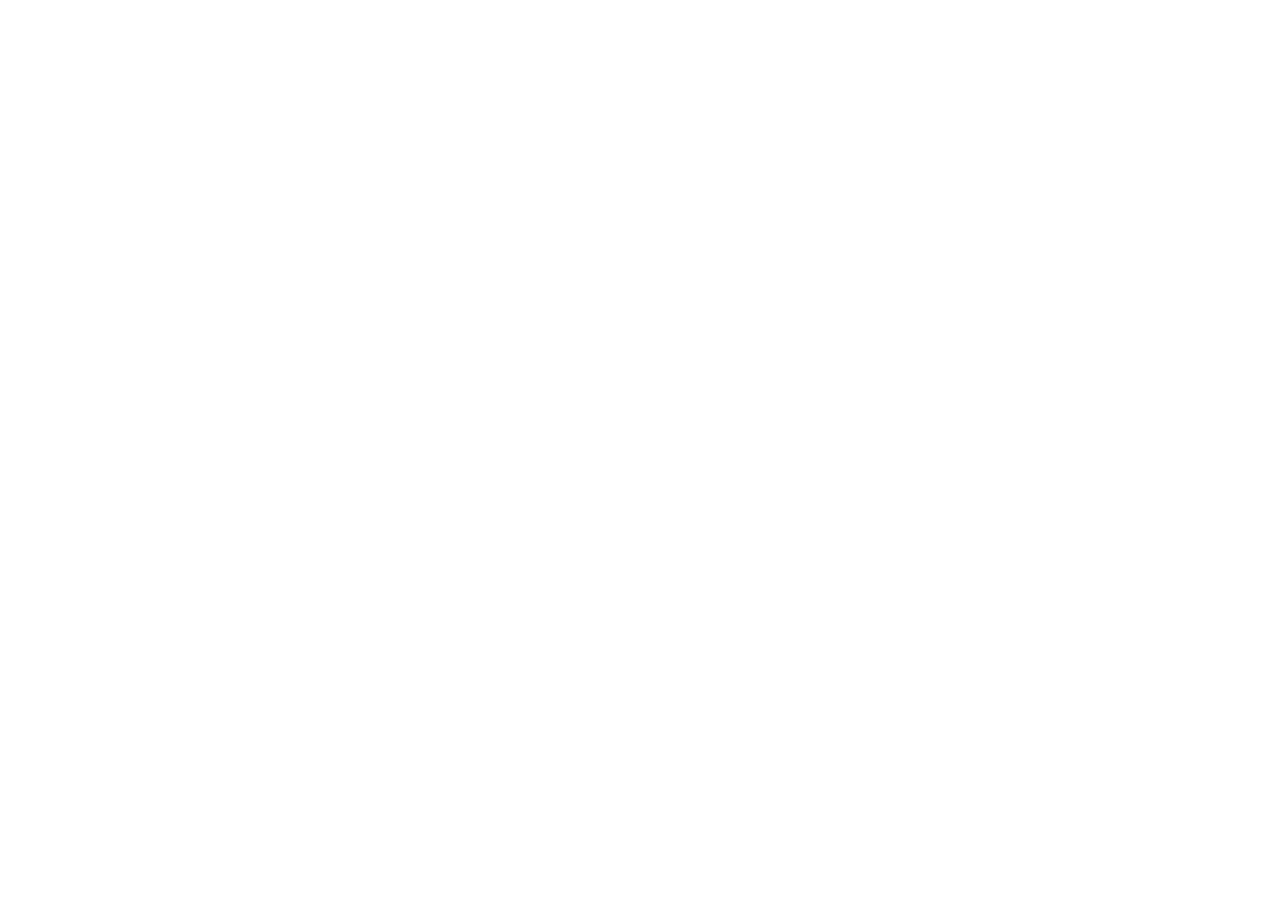
==== meeting_hub_v2.html @ d32e1a2b "feat: add meeting_hub_v2.html - interactive meeting cockpit with agenda-driven UX Agent-Logs-Url: ht" ====
<!DOCTYPE html>
<html lang="en">
<head>
  <meta charset="UTF-8" />
  <meta name="viewport" content="width=device-width, initial-scale=1.0" />
  <title>Meeting Hub v2 — meet-collide</title>
  <link rel="preconnect" href="https://fonts.googleapis.com">
  <link rel="preconnect" href="https://fonts.gstatic.com" crossorigin>
  <link href="https://fonts.googleapis.com/css2?family=Inter:wght@300;400;500;600&display=swap" rel="stylesheet">
  <script src="https://cdn.jsdelivr.net/npm/sortablejs@1.15.2/Sortable.min.js"><\/script>
  <style>
/* ── Design tokens ───────────────────────────────────────────────── */
:root {
  --nav-h: 52px;
  --sb-w:  220px;
  --rp-w:  280px;
  --bg:          #F5F5F7;
  --surface:     #FFFFFF;
  --surface-2:   #FAFAFA;
  --border:      rgba(0,0,0,.07);
  --border-md:   rgba(0,0,0,.11);
  --text-1: #1D1D1F;
  --text-2: #6E6E73;
  --text-3: #AEAEB2;
  --accent:      #0071E3;
  --accent-bg:   #EBF3FF;
  --prep-c:  #5856D6; --prep-bg:  #EEEEFF;
  --live-c:  #007AFF; --live-bg:  #E5F0FF;
  --res-c:   #30A046; --res-bg:   #E6F4EA;
  --warn-c:  #B45309; --warn-bg:  #FFF5E0;
  --shadow-card: 0 1px 3px rgba(0,0,0,.06), 0 0 0 1px rgba(0,0,0,.05);
  --shadow-up:   0 4px 14px rgba(0,0,0,.08), 0 0 0 1px rgba(0,0,0,.05);
  --r:  10px;
  --rs: 6px;
}
*, *::before, *::after { box-sizing: border-box; margin: 0; padding: 0; }
body {
  font-family: 'Inter', -apple-system, BlinkMacSystemFont, 'Segoe UI', 'Helvetica Neue', Arial, sans-serif;
  font-size: 13px; line-height: 1.55;
  background: var(--bg); color: var(--text-1);
  -webkit-font-smoothing: antialiased;
}
.icon { display:inline-flex; align-items:center; justify-content:center; flex-shrink:0; vertical-align:middle; }
.icon svg { display:block; }

/* ── Top Nav ── */
#topnav {
  position: sticky; top: 0; z-index: 200;
  height: var(--nav-h);
  background: rgba(255,255,255,.92);
  backdrop-filter: blur(14px); -webkit-backdrop-filter: blur(14px);
  border-bottom: 1px solid var(--border-md);
  display: flex; align-items: center; padding: 0 14px; gap: 10px;
}
.nav-divider { width:1px; height:18px; background:var(--border-md); flex-shrink:0; }
#nav-progress {
  font-size: 11px; font-weight: 600; color: var(--accent);
  background: var(--accent-bg); border-radius: 20px;
  padding: 2px 10px; flex-shrink: 0; white-space: nowrap; display: none;
}
#nav-progress.visible { display: block; }

/* ── Layout ── */
#app-layout {
  display: grid;
  grid-template-columns: var(--sb-w) 1fr var(--rp-w);
  min-height: calc(100vh - var(--nav-h));
}
#sidebar {
  position: sticky; top: var(--nav-h);
  height: calc(100vh - var(--nav-h));
  overflow-y: auto; padding: 12px 10px;
  border-right: 1px solid var(--border);
  background: var(--surface-2);
}
.sb-group { font-size: 10px; font-weight: 600; letter-spacing: .7px; text-transform: uppercase; color: var(--text-3); padding: 10px 8px 3px; }
.sb-item {
  display: flex; align-items: center; gap: 6px;
  padding: 5px 8px; border-radius: var(--rs);
  cursor: pointer; font-size: 12px; color: var(--text-2);
  transition: background .1s, color .1s; user-select: none;
}
.sb-item:hover { background: rgba(0,0,0,.04); color: var(--text-1); }
.sb-item.active { background: var(--accent-bg); color: var(--accent); font-weight: 500; }
#workspace { padding: 20px 22px; overflow-y: auto; }

/* ── Section cards ── */
.s-card {
  background: var(--surface); border-radius: var(--r);
  box-shadow: var(--shadow-card); margin-bottom: 10px; overflow: hidden;
  transition: box-shadow .15s;
}
.s-card:hover { box-shadow: var(--shadow-up); }
.s-header {
  display: flex; align-items: center; gap: 7px;
  padding: 11px 14px; cursor: pointer; user-select: none;
  transition: background .1s;
}
.s-header:hover { background: rgba(0,0,0,.02); }
.s-chev { transition: transform .15s; flex-shrink:0; }
.s-card.expanded .s-chev { transform: rotate(90deg); }
.s-title { flex: 1; font-size: 13px; font-weight: 600; }
.s-body { display: none; padding: 2px 14px 16px; }
.s-card.expanded .s-body { display: block; }

/* ── Phase badges ── */
.pbadge { font-size: 10px; font-weight: 600; letter-spacing: .4px; text-transform: uppercase; padding: 2px 7px; border-radius: 20px; }
.pbadge.prep    { background: var(--prep-bg);  color: var(--prep-c); }
.pbadge.live    { background: var(--live-bg);  color: var(--live-c); }
.pbadge.results { background: var(--res-bg);   color: var(--res-c);  }

/* ── Buttons ── */
.btn {
  display: inline-flex; align-items: center; gap: 4px;
  padding: 5px 12px; border-radius: var(--rs);
  font-size: 12px; font-weight: 500; cursor: pointer;
  border: 1px solid var(--border-md); background: var(--surface);
  color: var(--text-1); transition: background .1s; white-space: nowrap;
  font-family: inherit;
}
.btn:hover { background: var(--bg); }
.btn-sm   { padding: 3px 9px;  font-size: 11px; }
.btn-xs   { padding: 2px 7px;  font-size: 11px; }
.btn-primary { background: var(--accent); color:#fff; border-color:transparent; }
.btn-primary:hover { background:#0077ED; }
.btn-ghost { background:transparent; border-color:transparent; color:var(--accent); }
.btn-ghost:hover { background: var(--accent-bg); }
.btn-del { background:transparent; border-color:transparent; color:var(--text-3); padding:2px 5px; }
.btn-del:hover { color:#FF3B30; background:#FFF0EF; }

/* ── Form fields ── */
.fl { font-size:11px; font-weight:500; color:var(--text-2); margin-bottom:3px; }
.fi, .fta, .fsel {
  width:100%; background:var(--bg); border:1px solid transparent;
  border-radius:var(--rs); padding:6px 9px;
  font-family:inherit; font-size:13px; color:var(--text-1);
  transition:border-color .15s, background .15s; outline:none;
}
.fi:focus, .fta:focus, .fsel:focus { background:var(--surface); border-color:var(--accent); }
.fi-sm { padding:4px 8px; font-size:12px; }
.fta { resize:vertical; min-height:68px; }
.fta-sm { min-height:52px; }
.fsel {
  cursor:pointer; appearance:none;
  background-image: url("data:image/svg+xml,%3Csvg xmlns='http://www.w3.org/2000/svg' width='10' height='6'%3E%3Cpath d='M0 0l5 6 5-6z' fill='%23AEAEB2'/%3E%3C/svg%3E");
  background-repeat:no-repeat; background-position:right 9px center; padding-right:28px;
}

/* ── Persona cards ── */
.pcard { background:#F9F9FB; border:1px solid var(--border); border-radius:8px; padding:12px; margin-bottom:10px; }
.pavatar { width:32px; height:32px; border-radius:50%; display:flex; align-items:center; justify-content:center; font-size:12px; font-weight:700; color:#fff; flex-shrink:0; }
.tc { display:inline-flex; align-items:center; gap:2px; background:#E8E8ED; border-radius:20px; padding:2px 8px; font-size:11px; font-weight:500; color:#3A3A3C; margin:2px 2px 2px 0; }
.tc-rm { cursor:pointer; background:none; border:none; padding:0; color:#8E8E93; font-size:13px; line-height:1; display:flex; align-items:center; transition:color .1s; }
.tc-rm:hover { color:#FF3B30; }
.ta-inp { border:none; background:transparent; outline:none; font-size:11px; color:var(--accent); width:90px; font-family:inherit; }
.ta-inp::placeholder { color:var(--text-3); }
.li { background:var(--bg); border:1px solid var(--border); border-radius:7px; padding:8px 10px; margin-bottom:6px; }

/* ── CF colors ── */
.cf-overlap    { color:#30B0C7; }
.cf-diff       { color:#8E8E93; }
.cf-tension    { color:#FF6B35; }
.cf-opportunity{ color:var(--res-c); }
.cf-question   { color:var(--prep-c); }

/* ── Status badges ── */
.sb-open        { display:inline-flex; align-items:center; padding:1px 8px; border-radius:20px; font-size:10px; font-weight:600; letter-spacing:.3px; text-transform:uppercase; background:var(--warn-bg); color:var(--warn-c); }
.sb-in_progress { display:inline-flex; align-items:center; padding:1px 8px; border-radius:20px; font-size:10px; font-weight:600; letter-spacing:.3px; text-transform:uppercase; background:var(--live-bg); color:var(--live-c); }
.sb-done        { display:inline-flex; align-items:center; padding:1px 8px; border-radius:20px; font-size:10px; font-weight:600; letter-spacing:.3px; text-transform:uppercase; background:var(--res-bg);  color:var(--res-c); }

/* ── Right panel ── */
#right-panel {
  position:sticky; top:var(--nav-h);
  height:calc(100vh - var(--nav-h));
  overflow-y:auto; padding:14px 13px;
  border-left:1px solid var(--border);
  background:var(--surface-2);
}
.aw-label { font-size:10px; font-weight:600; letter-spacing:.5px; text-transform:uppercase; color:var(--text-3); margin-bottom:3px; }
.aw-val   { font-size:12px; color:#3A3A3C; line-height:1.45; }
.aw-row   { padding:9px 0; border-bottom:1px solid var(--border); }
.aw-row:last-of-type { border-bottom:none; }
.qcap { width:100%; background:var(--surface); border:1px solid var(--border-md); border-radius:8px; padding:8px 10px; font-family:inherit; font-size:12px; color:var(--text-1); resize:none; min-height:90px; outline:none; transition:border-color .15s; }
.qcap:focus { border-color:var(--accent); }
.guidance-empty { text-align:center; padding:20px 8px; color:var(--text-3); font-size:12px; line-height:1.6; }
.guidance-narrative {
  font-size:11px; font-style:italic; color:var(--text-2);
  margin-bottom:8px; padding:5px 8px;
  background:var(--accent-bg); border-radius:var(--rs);
  border-left:3px solid var(--accent); line-height:1.5;
}
.guidance-progress-bar { height:4px; background:var(--border-md); border-radius:2px; overflow:hidden; margin-bottom:6px; }
.guidance-progress-fill { height:100%; background:var(--accent); border-radius:2px; transition:width .3s ease; }
.guidance-tp-item { padding:3px 0; font-size:12px; color:var(--text-1); display:flex; gap:6px; align-items:flex-start; line-height:1.45; }
.guidance-q-item  { padding:3px 0; font-size:12px; color:#5856D6; display:flex; gap:5px; align-items:flex-start; line-height:1.45; }
.guidance-reframe { font-size:11px; color:var(--text-2); background:#F9F5FF; border-radius:var(--rs); padding:7px 10px; border-left:3px solid #8E44AD; line-height:1.5; font-style:italic; }
.mt-badge { font-size:10px; font-weight:600; letter-spacing:.4px; text-transform:uppercase; padding:2px 8px; border-radius:20px; background:#EDEDF0; color:var(--text-2); }
.divh { height:1px; background:var(--border); margin:10px 0; }
.empty-st { text-align:center; padding:16px 0; color:var(--text-3); font-size:12px; }
.link-row { display:flex; align-items:center; gap:6px; margin-bottom:6px; }
.link-row .fi { flex:1; }
.subsec-head { font-size:12px; font-weight:600; color:var(--text-2); margin-bottom:5px; display:flex; align-items:center; gap:5px; }

/* ── Toast ── */
#toast {
  position:fixed; bottom:22px; left:50%;
  transform:translateX(-50%) translateY(8px);
  background:rgba(20,20,20,.82); color:#fff;
  padding:7px 16px; border-radius:22px; font-size:12px; font-weight:500;
  opacity:0; transition:opacity .2s, transform .2s;
  pointer-events:none; z-index:9999;
}
#toast.show { opacity:1; transform:translateX(-50%) translateY(0); }
::-webkit-scrollbar { width:5px; height:5px; }
::-webkit-scrollbar-thumb { background:rgba(0,0,0,.14); border-radius:3px; }
::-webkit-scrollbar-track { background:transparent; }

/* ═══════ AGENDA TIMELINE ═══════ */
.agenda-header { display:flex; align-items:center; justify-content:space-between; margin-bottom:14px; }
.agenda-progress-label { font-size:11px; font-weight:600; color:var(--text-2); }
.agenda-progress-bar-wrap { flex:1; margin:0 12px; height:4px; background:var(--border-md); border-radius:2px; overflow:hidden; }
.agenda-progress-bar-fill { height:100%; background:var(--res-c); border-radius:2px; transition:width .3s; }
.agenda-total-time { font-size:11px; color:var(--text-3); }

.agenda-timeline { list-style: none; position: relative; padding-left: 56px; margin-bottom: 14px; }
.agenda-timeline::before { content:''; position:absolute; left:44px; top:12px; bottom:12px; width:2px; background:var(--border-md); border-radius:1px; }

.tl-block { position:relative; margin-bottom:8px; cursor:pointer; user-select:none; }
.tl-time { position:absolute; left:-56px; top:10px; width:42px; text-align:right; font-size:10px; font-weight:600; color:var(--text-3); font-variant-numeric:tabular-nums; }
.tl-dot { position:absolute; left:-8px; top:11px; width:10px; height:10px; border-radius:50%; background:var(--border-md); border:2px solid var(--surface-2); transition:background .2s; z-index:1; }
.tl-block.active .tl-dot { background:var(--accent); border-color:var(--accent-bg); }
.tl-block.done   .tl-dot { background:var(--res-c);  border-color:var(--res-bg); }

.tl-card { background:var(--surface); border:1.5px solid var(--border); border-radius:var(--r); overflow:hidden; transition:border-color .15s, box-shadow .15s; }
.tl-block:hover .tl-card { border-color:var(--border-md); box-shadow:var(--shadow-card); }
.tl-block.active .tl-card { border-color:var(--accent); box-shadow:0 0 0 3px var(--accent-bg); }
.tl-block.done .tl-card { opacity:.55; }
.tl-block.done.active .tl-card { opacity:1; }

.tl-card-head { display:flex; align-items:center; gap:6px; padding:9px 8px 9px 36px; position:relative; min-height:40px; }
.tl-drag-handle { position:absolute; left:8px; top:50%; transform:translateY(-50%); width:20px; height:24px; display:flex; align-items:center; justify-content:center; color:var(--text-3); cursor:grab; font-size:13px; letter-spacing:-1px; border-radius:4px; transition:color .1s, background .1s; }
.tl-drag-handle:hover { color:var(--text-2); background:var(--bg); }
.tl-drag-handle:active { cursor:grabbing; }
.tl-title { flex:1; font-size:13px; font-weight:500; color:var(--text-1); line-height:1.3; }
.tl-block.done .tl-title { text-decoration:line-through; color:var(--text-3); }
.tl-dur { font-size:10px; font-weight:700; color:var(--text-3); background:var(--bg); border-radius:10px; padding:1px 7px; flex-shrink:0; white-space:nowrap; }
.tl-block.active .tl-dur { color:var(--accent); background:var(--accent-bg); }
.tl-done-btn { flex-shrink:0; width:22px; height:22px; border-radius:50%; border:1.5px solid var(--border-md); background:transparent; cursor:pointer; display:flex; align-items:center; justify-content:center; color:var(--text-3); transition:all .15s; font-size:11px; padding:0; }
.tl-done-btn:hover { border-color:var(--res-c); color:var(--res-c); background:var(--res-bg); }
.tl-block.done .tl-done-btn { background:var(--res-c); border-color:var(--res-c); color:#fff; }
.tl-resize { display:flex; align-items:center; justify-content:center; height:16px; cursor:ns-resize; background:var(--bg); border-top:1px solid var(--border); color:var(--text-3); font-size:10px; letter-spacing:2px; transition:color .1s, background .1s; user-select:none; }
.tl-resize:hover { color:var(--accent); background:var(--accent-bg); }
.tl-editor { border-top:1px solid var(--border); padding:10px 12px; display:none; background:var(--surface-2); }
.tl-block.active .tl-editor { display:block; }
.tl-editor-label { font-size:10px; font-weight:600; letter-spacing:.5px; text-transform:uppercase; color:var(--text-3); margin-bottom:4px; margin-top:8px; }
.tl-editor-label:first-child { margin-top:0; }
.tl-guidance-row { display:flex; align-items:center; gap:5px; margin-bottom:4px; }
.tl-ghost { opacity:.4; }

@media (max-width:1000px) {
  :root { --rp-w:0px; }
  #right-panel { display:none; }
  #app-layout  { grid-template-columns: var(--sb-w) 1fr; }
}
@media (max-width:640px) {
  #app-layout { grid-template-columns:1fr; }
  #sidebar    { display:none; }
  #workspace  { padding:12px 14px; }
}
  </style>
</head>
<body>

<nav id="topnav">
  <span id="hub-icon" class="icon"></span>
  <span style="font-weight:700;font-size:14px;white-space:nowrap">Meeting Hub</span>
  <span style="font-size:10px;font-weight:600;letter-spacing:.3px;color:var(--text-3);flex-shrink:0">v2</span>
  <div class="nav-divider"></div>
  <span id="nav-title" style="font-size:13px;font-weight:500;color:#3A3A3C;overflow:hidden;text-overflow:ellipsis;white-space:nowrap;max-width:280px;flex:1"></span>
  <span id="nav-type" class="mt-badge" style="flex-shrink:0"></span>
  <span id="nav-progress"></span>
  <div style="display:flex;align-items:center;gap:5px;flex-shrink:0">
    <button id="btn-reset"  class="btn btn-sm" onclick="resetToDemo()">Reset</button>
    <button id="btn-export" class="btn btn-sm" onclick="exportJSON()">Export</button>
    <button id="btn-import" class="btn btn-sm" onclick="triggerImport()">Import</button>
    <button id="btn-md"     class="btn btn-sm" onclick="exportMarkdown()" title="Export Markdown"></button>
  </div>
</nav>

<input type="file" id="import-input" accept=".json" style="display:none">

<div id="app-layout">
  <aside id="sidebar"><div id="sb-nav"></div></aside>
  <main id="workspace"><div id="ws-content"></div></main>
  <aside id="right-panel"><div id="rp-content"></div></aside>
</div>

<div id="toast"></div>

<script>
'use strict';

/* ── SVG helpers ── */
function svg(paths,size,extra){size=size||16;extra=extra||'';return '<svg width="'+size+'" height="'+size+'" viewBox="0 0 '+size+' '+size+'" fill="none" stroke="currentColor" stroke-width="1.5" stroke-linecap="round" stroke-linejoin="round" '+extra+'>'+paths+'<\/svg>';}
var IC={
  hub:        function(){return svg('<circle cx="8" cy="8" r="2.5"/><circle cx="8" cy="2" r="1.2"/><circle cx="14" cy="5" r="1.2"/><circle cx="14" cy="11" r="1.2"/><circle cx="8" cy="14" r="1.2"/><circle cx="2" cy="11" r="1.2"/><circle cx="2" cy="5" r="1.2"/><line x1="8" y1="5.5" x2="8" y2="3.2"/><line x1="10.3" y1="6.7" x2="12.8" y2="5.4"/><line x1="10.3" y1="9.3" x2="12.8" y2="10.6"/><line x1="8" y1="10.5" x2="8" y2="12.8"/><line x1="5.7" y1="9.3" x2="3.2" y2="10.6"/><line x1="5.7" y1="6.7" x2="3.2" y2="5.4"/>');},
  frame:      function(){return svg('<rect x="2" y="2" width="12" height="12" rx="1.5"/><path d="M5 2v12M2 5h3M2 9h3"/>');},
  people:     function(){return svg('<circle cx="6" cy="5" r="2"/><path d="M1 14c0-3 2.3-5 5-5"/><circle cx="11" cy="5" r="2"/><path d="M10 9c2.7 0 5 2 5 5"/>');},
  link:       function(){return svg('<path d="M10 6l-4 4M7 4l1.5-1.5A3 3 0 0112.7 6.7L11 8.3M9 11.7l-1.3 1.3a3 3 0 01-4.2-4.2L5 7.4"/>');},
  checklist:  function(){return svg('<path d="M6 4h8M6 8h8M6 12h5"/><polyline points="2 4.5 3.5 6 6 3.5"/><polyline points="2 8.5 3.5 10 6 7.5"/>');},
  edit_note:  function(){return svg('<path d="M2 12.5V14h1.5l6-6L8 6.5l-6 6zM13 4a1 1 0 010 1.4l-1 1L10.6 5 11.6 4A1 1 0 0113 4z"/><path d="M2 4h5M2 7h3M2 10h2"/>');},
  lightbulb:  function(){return svg('<path d="M6 14h4M6.5 11.5c-.3-1-.5-1.8-.5-2.5a4 4 0 018 0c0 .7-.2 1.5-.5 2.5"/><path d="M6.5 11.5h5a1 1 0 010 2h-5a1 1 0 010-2z"/>');},
  parking:    function(){return svg('<rect x="2" y="2" width="12" height="12" rx="2"/><path d="M7 12V6h3a2 2 0 010 4H7" fill="none"/>');},
  insights:   function(){return svg('<circle cx="8" cy="8" r="6"/><path d="M8 5v3l2 2"/>');},
  task_alt:   function(){return svg('<circle cx="8" cy="8" r="6"/><polyline points="5.5 8 7 9.5 10.5 6"/>');},
  close:      function(){return svg('<line x1="4" y1="4" x2="12" y2="12"/><line x1="12" y1="4" x2="4" y2="12"/>');},
  add:        function(){return svg('<line x1="8" y1="3" x2="8" y2="13"/><line x1="3" y1="8" x2="13" y2="8"/>');},
  chevron:    function(){return svg('<polyline points="6 12 10 8 6 4"/>');},
  trash:      function(){return svg('<polyline points="3 5 5 5 13 5"/><path d="M6 5V4a1 1 0 011-1h2a1 1 0 011 1v1"/><path d="M4.5 5l.7 8a1 1 0 001 .9h3.6a1 1 0 001-.9l.7-8"/>');},
  person_add: function(){return svg('<circle cx="7" cy="5" r="2.5"/><path d="M2 14c0-3 2.2-5 5-5s5 2 5 5"/><path d="M12 6v4M14 8h-4"/>');},
  add_link:   function(){return svg('<path d="M7 9H5a3 3 0 010-6h3M9 7h2a3 3 0 010 6h-3"/><line x1="5" y1="6" x2="11" y2="6"/><line x1="12" y1="12" x2="12" y2="16"/><line x1="10" y1="14" x2="14" y2="14"/>');},
  add_comment:function(){return svg('<path d="M13 2H3a1 1 0 00-1 1v7a1 1 0 001 1h1v3l3-3h6a1 1 0 001-1V3a1 1 0 00-1-1z"/><line x1="8" y1="6" x2="8" y2="8"/><line x1="6" y1="7" x2="10" y2="7"/>');},
  description:function(){return svg('<path d="M10 2H4a1 1 0 00-1 1v10a1 1 0 001 1h8a1 1 0 001-1V5L10 2z"/><polyline points="10 2 10 5 13 5"/><line x1="5" y1="7" x2="11" y2="7"/><line x1="5" y1="10" x2="9" y2="10"/>');},
  schedule:   function(){return svg('<circle cx="8" cy="8" r="6"/><polyline points="8 5 8 8 10.5 8"/>');},
  overlap:    function(){return svg('<circle cx="6" cy="8" r="4" stroke-opacity=".6"/><circle cx="10" cy="8" r="4" stroke-opacity=".6"/>');},
  compare:    function(){return svg('<line x1="8" y1="3" x2="8" y2="13"/><polyline points="5 6 2 8 5 10"/><polyline points="11 6 14 8 11 10"/>');},
  bolt:       function(){return svg('<polyline points="9 2 4 9 8 9 7 14 12 7 8 7 9 2"/>');},
  rocket:     function(){return svg('<path d="M9 3S12 3 13 7C11 8 9 8 9 8S7 8 5 7C6 3 9 3 9 3z"/><path d="M5 7l-2 5h3l1-2h2l1 2h3L11 7"/><circle cx="9" cy="6" r="1" fill="currentColor" stroke="none"/>');},
  help:       function(){return svg('<circle cx="8" cy="8" r="6"/><path d="M6.5 6.5a2 2 0 012.5-1.3c1 .3 1.5 1.3 1 2.2C9.5 8.2 8 8.8 8 10"/><circle cx="8" cy="12.5" r=".5" fill="currentColor" stroke="none"/>');},
  gavel:      function(){return svg('<path d="M3 13l7-7"/><path d="M5.5 3.5l3 3 1.5-1.5-3-3z"/><path d="M8.5 6.5l3 3 1.5-1.5-3-3z"/><line x1="2" y1="14" x2="4" y2="12"/>');},
  handshake:  function(){return svg('<path d="M2 9l3-3h3l1-1h3l3 3"/><path d="M2 9l4 4h2l4-4"/><path d="M8 9l2-2"/>');},
  sticky:     function(){return svg('<rect x="2" y="2" width="12" height="12" rx="1"/><line x1="2" y1="7" x2="14" y2="7"/><line x1="5" y1="2" x2="5" y2="7"/>');},
  restart:    function(){return svg('<path d="M12 8A4 4 0 014 8"/><polyline points="2 6 4 8 6 6"/><path d="M4 8a4 4 0 018 0"/>');},
  download:   function(){return svg('<path d="M8 3v7M5 7l3 3 3-3"/><path d="M3 13h10"/>');},
  upload:     function(){return svg('<path d="M8 13V6M5 9l3-3 3 3"/><path d="M3 13h10"/>');},
  doc:        function(){return svg('<path d="M9 2H4a1 1 0 00-1 1v10a1 1 0 001 1h8a1 1 0 001-1V5z"/><polyline points="9 2 9 5 12 5"/><line x1="5" y1="7" x2="11" y2="7"/><line x1="5" y1="10" x2="8" y2="10"/>');},
  check:      function(){return svg('<polyline points="3 8 6.5 11.5 13 5"/>');},
  forum:      function(){return svg('<path d="M13 3H3a1 1 0 00-1 1v6a1 1 0 001 1h1v3l3-3h6a1 1 0 001-1V4a1 1 0 00-1-1z"/>');},
};

function icon(name,size,color){
  size=size||16; color=color||'';
  var fn=IC[name];
  if(!fn) return '<span style="font-size:11px;color:var(--text-3)">'+name+'<\/span>';
  var raw=fn().replace('<svg ','<svg style="width:'+size+'px;height:'+size+'px;flex-shrink:0'+(color?';color:'+color:'')+';" ');
  return '<span class="icon">'+raw+'<\/span>';
}

/* ── Section defs ── */
var SECTIONS=[
  {id:'frame',          label:'Meeting Frame',   iconKey:'frame',       phase:'prep',    group:'PREPARE'},
  {id:'personas',       label:'Personas',         iconKey:'people',      phase:'prep',    group:'PREPARE'},
  {id:'resources',      label:'Resources',        iconKey:'link',        phase:'prep',    group:'PREPARE'},
  {id:'collision_field',label:'Collision Field',  iconKey:'hub',         phase:'prep',    group:'PREPARE'},
  {id:'agenda',         label:'Agenda',           iconKey:'checklist',   phase:'prep',    group:'PREPARE'},
  {id:'contributions',  label:'Contributions',    iconKey:'add_comment', phase:'live',    group:'LIVE'},
  {id:'live_notes',     label:'Live Notes',       iconKey:'edit_note',   phase:'live',    group:'LIVE'},
  {id:'idea_space',     label:'Idea Space',       iconKey:'lightbulb',   phase:'live',    group:'LIVE'},
  {id:'parking_lot',    label:'Parking Lot',      iconKey:'parking',     phase:'live',    group:'LIVE'},
  {id:'results',        label:'Results',          iconKey:'insights',    phase:'results', group:'RESULTS'},
  {id:'actions',        label:'Actions',          iconKey:'task_alt',    phase:'results', group:'RESULTS'},
];
var AVATAR_COLORS=['#5856D6','#30B0C7','#FF6B35','#30A046','#8E44AD','#D4AC0D'];

/* ── Demo data ── */
var DEMO_MTG={
  title:"Exploratory Alignment: AI in Healthcare Strategy",
  date:"2026-03-18",time:"09:30",duration_minutes:40,meeting_type:"1:1",
  goal:"Explore strategic overlap between Achim's organizational change management expertise and Kellen's AI Enablement mandate at SOPHiA GENETICS. Identify where frameworks can translate and where genuine tension exists.",
  context:"Meeting originated from a mutual LinkedIn connection in the healthtech space. Achim is currently in the IMD Change Management Program. Kellen's team has successfully deployed AI in multiple hospital networks but is seeing adoption plateau at ~40% active usage.",
  desired_outcome:"Identify 2-3 concrete collaboration angles. Understand SOPHiA's adoption friction points at depth. Establish cadence for ongoing dialogue.",
  personas:[
    {id:"p1",name:"Achim Imboden",role:"Senior Expert Change Management",background:"Organizational change management specialist focused on AI adoption, human-AI interaction, and business transformation. Currently enrolled in IMD Change Management Program.",interests:["Change Management","AI Adoption","Human-AI Interaction","Visualization"],expectations:["Explore collaboration potential","Learn about clinical AI deployment challenges","Share change management frameworks"],angle:"The interface is the leverage point - AI adoption fails not at the model level but at the human-machine interface.",links:[{label:"IMD Program",url:"https://www.imd.org"}]},
    {id:"p2",name:"Kellen Sanger",role:"VP, Head of Strategy & AI Enablement",background:"Senior strategy and AI leader at SOPHiA GENETICS. Responsible for AI enablement across the organization, aligning research, engineering, and clinical product teams.",interests:["Healthcare AI Strategy","Clinical AI Adoption","Multimodal Data Analysis","Platform Strategy"],expectations:["Understand external perspectives on AI adoption challenges","Explore strategic alignment opportunities"],angle:"SOPHiA's AI rollout is technically progressing, but the deeper challenge is turning AI outputs into clinical decision-making tools that practitioners actually trust.",links:[{label:"SOPHiA GENETICS",url:"https://www.sophiagenetics.com"}]}
  ],
  resources:{
    links:[{id:"rl1",label:"SOPHiA GENETICS Platform Overview",url:"https://www.sophiagenetics.com/platform/",note:"Background reading on SOPHiA DDM"},{id:"rl2",label:"IMD AI Leadership Program",url:"https://www.imd.org/research-knowledge/digital/articles/ai-leadership/",note:"Relevant framework context"}],
    documents:[{id:"rd1",title:"Stellar Collision Project Doc",type:"JSON Concept",note:"Internal meeting framework used to prepare this session"}],
    notes:[{id:"rn1",text:"Meeting originated from LinkedIn connection - warm intro through mutual contact in healthtech space."},{id:"rn2",text:"Kellen's team has successfully deployed AI in 3 hospital networks but is seeing adoption plateau at ~40% active usage."}]
  },
  collision_field:{
    overlap:["Both focused on making AI outputs actionable in real-world contexts","Shared concern: technical capability outpaces human usability","Interface design as the key leverage point"],
    differences:["Achim: generalist change management vs. Kellen: deep clinical domain expertise","External consultant perspective vs. internal organizational actor"],
    tensions:["Platform neutrality (SOPHiA) vs. opinionated workflow guidance (Change Management)","Scalable platform logic vs. context-specific adoption needs"],
    opportunities:["Co-develop AI adoption playbook for clinical settings","Human-AI interface design consultation for SOPHiA DDM"],
    open_questions:["What does 40% adoption mean - success threshold or warning signal?","Where does adoption friction actually occur - technical, interface, or cultural?"]
  },
  agenda:[
    {id:"block_1",title:"Introductions & Context Setting",duration:5,notes:"Brief background from both sides; establish mutual understanding of roles",guidance:{talking_points:["Introduce yourself in 60 seconds - name, current focus, and why this meeting matters","Share context of how you ended up here","Align on the purpose: exploratory, not transactional"],questions:["What are you hoping to leave this conversation with?","What's your current biggest open question in this space?"],reframe:"Presence before content - make contact before diving in. This 5 minutes sets the tone for everything else."},done:false},
    {id:"block_2",title:"SOPHiA's AI Enablement Landscape",duration:10,notes:"Where are you in the AI journey? What's working, what's not?",guidance:{talking_points:["Ask about the current state of AI deployment - breadth vs. depth","Understand the 40% adoption figure - what it means, what's behind it","Map the journey: from technical rollout to clinical embedding"],questions:["Where does adoption friction actually occur - technical, interface, or cultural?","What does success look like to you in 12 months?"],reframe:"Adoption is not deployment. The gap between 'available' and 'used daily' is where the real work lives."},done:false},
    {id:"block_3",title:"Change Management Lens on Clinical AI",duration:10,notes:"Framework: Working Triangle (Change Mgmt x AI x Business Reality)",guidance:{talking_points:["Introduce the Working Triangle: Change Management x AI x Business Reality","Show how adoption fails at the interface, not the model","Connect to Kellen's deployment experience - where does the triangle break?"],questions:["Which vertex of the triangle is most underdeveloped at SOPHiA?","What would a 'trust-first' rollout have looked like differently?"],reframe:"The interface is the leverage point - AI adoption fails not at the model level but at the human-machine surface."},done:false},
    {id:"block_4",title:"Collision Zone: Overlap & Tension",duration:10,notes:"What resonates? What creates productive friction?",guidance:{talking_points:["Name the tensions openly - platform neutrality vs. opinionated guidance","Explore where generalist frameworks can and cannot translate","Find the collaboration edge: what's genuinely new if we work together?"],questions:["Where do our models of change contradict each other?","What would a pilot look like?"],reframe:"Friction is information. Don't resolve it prematurely - map it first."},done:false},
    {id:"block_5",title:"Next Steps & Follow-up",duration:5,notes:"Concrete actions, potential collaboration paths",guidance:{talking_points:["Identify 2-3 concrete collaboration angles from the conversation","Agree on who owns the next step and by when","Establish cadence for ongoing dialogue"],questions:["What's the one thing we should definitely pursue?","Who else should be in this conversation?"],reframe:"Leave with commitments, not just interest. Make the implicit explicit."},done:false}
  ],
  contributions:[
    {id:"co1",author:"Achim", entry_type:"resource",content:"Interface as Leverage framework - the next UX paradigm isn't about better prompts but better surfaces to explore AI-generated possibility spaces."},
    {id:"co2",author:"Kellen",entry_type:"question",content:"How do we distinguish between adoption friction that's fixable vs. friction that tells us the product isn't right?"},
    {id:"co3",author:"Achim", entry_type:"idea",   content:"What if we mapped the SOPHiA adoption journey as a constellation - where are nodes of high trust vs. high uncertainty?"}
  ],
  live_notes:[
    {id:"ln1",timestamp:"09:32",note:"Kellen confirmed: technical deployment is solid; the challenge is now depth of use, not breadth of rollout."},
    {id:"ln2",timestamp:"09:38",note:"Key insight: SOPHiA positions as neutral intelligence platform - but neutrality without clear action pathways creates decision paralysis."},
    {id:"ln3",timestamp:"09:44",note:"Both agreed: trust is not built through accuracy alone but through explainability, predictability, and user control."}
  ],
  idea_space:[
    {id:"id1",title:"Clinical AI Adoption Playbook",description:"Co-develop a structured framework for moving clinical teams from AI awareness to embedded practice.",owner:"Achim + Kellen",potential:"High"},
    {id:"id2",title:"SOPHiA Interface Audit",description:"External review of SOPHiA DDM from a human-AI interaction perspective. Identify friction points in the user journey.",owner:"Achim",potential:"Medium"}
  ],
  parking_lot:[
    {id:"pk1",item:"SOPHiA's GDPR and data governance approach for multi-hospital data",reason:"Too deep to explore now",owner:"Kellen"},
    {id:"pk2",item:"Achim's Code Atlas project - potential SOPHiA use case?",reason:"Needs a separate dedicated call",owner:"Achim"}
  ],
  results:{
    decisions:["Schedule a focused follow-up call to explore the Adoption Playbook idea in depth","Achim to prepare a one-page framework proposal based on the Working Triangle model"],
    insights:["SOPHiA's primary challenge has shifted from deployment to depth-of-adoption","Trust in clinical AI requires a three-part formula: accuracy + explainability + user control"],
    agreements:["Both parties see a real collaboration opportunity in the adoption playbook space","Monthly check-in call to be established as ongoing dialogue cadence"]
  },
  actions:[
    {id:"ac1",task:"Prepare Working Triangle framework proposal (1-page)",owner:"Achim", deadline:"2026-03-25",status:"open"},
    {id:"ac2",task:"Share SOPHiA adoption metrics and anonymized friction report",      owner:"Kellen",deadline:"2026-03-25",status:"open"},
    {id:"ac3",task:"Schedule follow-up call for Adoption Playbook deep dive",           owner:"Achim", deadline:"2026-03-21",status:"in_progress"}
  ]
};

var DEMO_UI={expanded_sections:["frame","personas","resources","collision_field","agenda"],active_section:"frame",currentBlockId:"block_2",quick_capture:""};

/* ── State ── */
var LS_MTG='meetingHubDataV2', LS_UI='meetingHubUIStateV2';
var state={meeting:null,ui:null};

function deepClone(o){return JSON.parse(JSON.stringify(o));}
function genId(){return 'x'+Math.random().toString(36).slice(2,9);}
function escHtml(s){if(s==null)return '';return String(s).replace(/&/g,'&amp;').replace(/</g,'&lt;').replace(/>/g,'&gt;').replace(/"/g,'&quot;').replace(/'/g,'&#039;');}
function setPath(obj,path,val){var keys=path.split('.');var cur=obj;for(var i=0;i<keys.length-1;i++){if(cur[keys[i]]==null)cur[keys[i]]={};cur=cur[keys[i]];}cur[keys[keys.length-1]]=val;}
function avatarColor(i){return AVATAR_COLORS[i%AVATAR_COLORS.length];}
function initials(n){return (n||'?').split(' ').map(function(w){return w[0];}).slice(0,2).join('').toUpperCase();}

function migrateAgenda(m){
  if(m.agenda&&!Array.isArray(m.agenda)){
    m.agenda=(m.agenda.items||[]).map(function(item){return {id:item.id||genId(),title:item.topic||'',duration:item.timebox||5,notes:item.notes||'',guidance:{talking_points:[],questions:[],reframe:''},done:false};});
  }
  if(!Array.isArray(m.agenda))m.agenda=[];
}

function loadState(){
  try{
    var d=localStorage.getItem(LS_MTG);
    var u=localStorage.getItem(LS_UI);
    state.meeting=d?JSON.parse(d):deepClone(DEMO_MTG);
    state.ui=u?JSON.parse(u):deepClone(DEMO_UI);
    migrateAgenda(state.meeting);
    if(state.ui.currentBlockId===undefined)state.ui.currentBlockId=null;
  }catch(e){state.meeting=deepClone(DEMO_MTG);state.ui=deepClone(DEMO_UI);}
}
function saveState(){try{localStorage.setItem(LS_MTG,JSON.stringify(state.meeting));localStorage.setItem(LS_UI,JSON.stringify(state.ui));}catch(e){}}

function resetToDemo(){
  if(!confirm('Reset all data to demo content? This cannot be undone.'))return;
  state.meeting=deepClone(DEMO_MTG);state.ui=deepClone(DEMO_UI);
  saveState();renderApp();showToast('Reset to demo data');
}

var _st=null;
function scheduleSave(){clearTimeout(_st);_st=setTimeout(function(){saveState();showToast('Saved');},700);}

var _tt=null;
function showToast(msg,ms){ms=ms||2000;var el=document.getElementById('toast');el.textContent=msg;el.classList.add('show');clearTimeout(_tt);_tt=setTimeout(function(){el.classList.remove('show');},ms);}

function getMeetingStartMinutes(){var t=String(state.meeting.time||'09:00');var m=t.match(/(\d{1,2}):(\d{2})/);if(m)return parseInt(m[1],10)*60+parseInt(m[2],10);return 9*60;}
function formatMinutes(totalMin){var h=Math.floor(totalMin/60);var m=totalMin%60;return (h<10?'0':'')+h+':'+(m<10?'0':'')+m;}

function getBlockNarrative(block,idx,total){
  if(idx===0)return "Opening the space. Set the tone.";
  if(idx===total-1)return "Closing time. Confirm commitments.";
  if(/intro|context|background|orient/i.test(block.title))return "Build connection first. Let them speak.";
  if(/align|agreement|agree|consensus/i.test(block.title))return "Synthesize. Test shared understanding.";
  if(/tension|conflict|challenge|problem/i.test(block.title))return "Name it clearly. Don't smooth over friction.";
  if(/idea|explore|discover|creative|space/i.test(block.title))return "Explore without judgment. Map the space.";
  if(/decision|decide|next|action|step/i.test(block.title))return "Narrow. Commit. Define ownership.";
  if(/collision|overlap|tension/i.test(block.title))return "Stay curious. Friction is information.";
  if(/enable|landscape|strategy|vision/i.test(block.title))return "You are exploring. Listen before reacting.";
  return "Stay present. Follow the energy.";
}

/* ── Top Nav ── */
function renderTopNav(){
  var m=state.meeting;
  document.getElementById('nav-title').textContent=m.title||'Untitled Meeting';
  document.getElementById('nav-type').textContent=m.meeting_type||'';
  var agenda=m.agenda||[];
  var progressEl=document.getElementById('nav-progress');
  if(agenda.length>0&&state.ui.currentBlockId){
    var idx=agenda.findIndex(function(b){return b.id===state.ui.currentBlockId;});
    if(idx>=0){
      var done=agenda.filter(function(b){return b.done;}).length;
      progressEl.textContent='Block '+(idx+1)+' of '+agenda.length+(done>0?' \u00b7 '+done+' done':'');
      progressEl.classList.add('visible');
    }else{progressEl.classList.remove('visible');}
  }else{progressEl.classList.remove('visible');}
}

/* ── Sidebar ── */
function renderSidebar(){
  var groups={};
  SECTIONS.forEach(function(s){if(!groups[s.group])groups[s.group]=[];groups[s.group].push(s);});
  var html='';
  for(var grp in groups){
    html+='<div class="sb-group">'+grp+'<\/div>';
    groups[grp].forEach(function(s){
      var active=state.ui.active_section===s.id?' active':'';
      html+='<div class="sb-item'+active+'" data-sb="'+s.id+'" onclick="jumpToSection(\''+s.id+'\')">'+icon(s.iconKey,14)+'<span style="flex:1">'+s.label+'<\/span><\/div>';
    });
  }
  document.getElementById('sb-nav').innerHTML=html;
}

function updateSidebarActive(id){
  document.querySelectorAll('.sb-item').forEach(function(el){el.classList.toggle('active',el.dataset.sb===id);});
  state.ui.active_section=id;
}

/* ── Right Panel ── */
function renderRightPanel(){
  var m=state.meeting;
  var agenda=m.agenda||[];
  var idx=agenda.findIndex(function(b){return b.id===state.ui.currentBlockId;});
  var guidanceHtml='';

  if(idx>=0){
    var block=agenda[idx];
    var g=block.guidance||{};
    var narrative=getBlockNarrative(block,idx,agenda.length);
    var total=agenda.reduce(function(s,b){return s+(b.duration||0);},0);
    var elapsed=agenda.slice(0,idx).reduce(function(s,b){return s+(b.duration||0);},0);
    var doneCnt=agenda.filter(function(b){return b.done;}).length;
    var pct=agenda.length>1?Math.round((idx/(agenda.length-1))*100):100;
    var tps=(g.talking_points||[]).slice(0,3);
    var qs=(g.questions||[]).slice(0,2);
    var rf=g.reframe||'';

    guidanceHtml='<div style="margin-bottom:2px">'
      +'<div style="display:flex;align-items:center;justify-content:space-between;margin-bottom:5px">'
      +'<div style="font-size:10px;font-weight:700;letter-spacing:.5px;text-transform:uppercase;color:var(--accent)">Active Block<\/div>'
      +'<span style="font-size:10px;font-weight:600;color:var(--text-3)">Block\u00a0'+(idx+1)+'\u00a0of\u00a0'+agenda.length+'<\/span><\/div>'
      +'<div style="font-size:13px;font-weight:600;color:var(--text-1);margin-bottom:4px;line-height:1.3">'+escHtml(block.title)+'<\/div>'
      +'<div class="guidance-narrative">'+escHtml(narrative)+'<\/div>'
      +'<div class="guidance-progress-bar"><div class="guidance-progress-fill" style="width:'+pct+'%"><\/div><\/div>'
      +'<div style="display:flex;justify-content:space-between;font-size:10px;color:var(--text-3);margin-bottom:10px"><span>'+elapsed+'m in<\/span><span>'+total+'m total &middot; '+doneCnt+' done<\/span><\/div>';

    if(tps.length){
      guidanceHtml+='<div class="aw-label" style="margin-bottom:5px">Talking Points<\/div><ul style="list-style:none;margin-bottom:10px">';
      tps.forEach(function(tp){guidanceHtml+='<li class="guidance-tp-item"><span style="color:var(--accent);flex-shrink:0;margin-top:1px">&bull;<\/span><span>'+escHtml(tp)+'<\/span><\/li>';});
      guidanceHtml+='<\/ul>';
    }
    if(qs.length){
      guidanceHtml+='<div class="aw-label" style="margin-bottom:5px">Key Questions<\/div><ul style="list-style:none;margin-bottom:10px">';
      qs.forEach(function(q){guidanceHtml+='<li class="guidance-q-item"><span style="flex-shrink:0;font-weight:700">?<\/span><span>'+escHtml(q)+'<\/span><\/li>';});
      guidanceHtml+='<\/ul>';
    }
    if(rf){
      guidanceHtml+='<div class="aw-label" style="margin-bottom:5px">Reframe<\/div><div class="guidance-reframe">'+escHtml(rf)+'<\/div>';
    }
    guidanceHtml+='<\/div><div class="divh" style="margin:12px 0"><\/div>';
  }else{
    guidanceHtml='<div class="guidance-empty">'+icon('checklist',20,'var(--text-3)')+'<div style="margin-top:6px">Click an agenda block to see guidance here.<\/div><\/div><div class="divh" style="margin:12px 0"><\/div>';
  }

  var overlap=(m.collision_field&&m.collision_field.overlap&&m.collision_field.overlap[0])||'&mdash;';
  var tension=(m.collision_field&&m.collision_field.tensions&&m.collision_field.tensions[0])||'&mdash;';

  document.getElementById('rp-content').innerHTML=
    '<div style="font-size:11px;font-weight:700;letter-spacing:.6px;text-transform:uppercase;color:var(--text-3);margin-bottom:10px">Cockpit<\/div>'
    +guidanceHtml
    +'<div class="aw-row"><div class="aw-label">Meeting Goal<\/div><div class="aw-val">'+escHtml(m.goal||'')+'<\/div><\/div>'
    +'<div class="aw-row"><div class="aw-label">Desired Outcome<\/div><div class="aw-val">'+escHtml(m.desired_outcome||'')+'<\/div><\/div>'
    +'<div class="aw-row"><div class="aw-label">Top Overlap<\/div><div class="aw-val cf-overlap">'+escHtml(overlap)+'<\/div><\/div>'
    +'<div class="aw-row"><div class="aw-label">Key Tension<\/div><div class="aw-val cf-tension">'+escHtml(tension)+'<\/div><\/div>'
    +'<div style="margin-top:14px"><div class="aw-label" style="margin-bottom:6px">Quick Capture<\/div>'
    +'<textarea class="qcap" placeholder="Capture thoughts here\u2026" oninput="state.ui.quick_capture=this.value;scheduleSave()">'+escHtml(state.ui.quick_capture)+'<\/textarea><\/div>';
}

/* ── Section body renderers ── */
function bodyFrame(){
  var m=state.meeting;
  return '<div style="display:grid;grid-template-columns:1fr 1fr;gap:10px 14px">'
    +'<div style="grid-column:1/-1"><div class="fl">Meeting Title<\/div><input class="fi" type="text" value="'+escHtml(m.title)+'" data-mp="title" placeholder="e.g. Exploratory Alignment Call"><\/div>'
    +'<div><div class="fl">Date<\/div><input class="fi" type="date" value="'+escHtml(m.date)+'" data-mp="date"><\/div>'
    +'<div><div class="fl">Start Time<\/div><input class="fi" type="text" value="'+escHtml(m.time)+'" data-mp="time" placeholder="09:30"><\/div>'
    +'<div><div class="fl">Meeting Type<\/div><select class="fsel" data-mp="meeting_type"><option value="1:1"'+(m.meeting_type==='1:1'?' selected':'')+'> 1:1<\/option><option value="Group"'+(m.meeting_type==='Group'?' selected':'')+'>Group<\/option><\/select><\/div>'
    +'<div style="grid-column:1/-1"><div class="fl">Goal<\/div><textarea class="fta" data-mp="goal">'+escHtml(m.goal)+'<\/textarea><\/div>'
    +'<div style="grid-column:1/-1"><div class="fl">Context<\/div><textarea class="fta" data-mp="context">'+escHtml(m.context)+'<\/textarea><\/div>'
    +'<div style="grid-column:1/-1"><div class="fl">Desired Outcome<\/div><textarea class="fta fta-sm" data-mp="desired_outcome">'+escHtml(m.desired_outcome)+'<\/textarea><\/div>'
    +'<\/div>';
}

function bodyPersonas(){
  var ps=state.meeting.personas||[];
  var html=ps.map(function(p,pi){
    var clr=avatarColor(pi);
    return '<div class="pcard">'
      +'<div style="display:flex;align-items:center;gap:10px;margin-bottom:10px">'
      +'<div class="pavatar" style="background:'+clr+'">'+escHtml(initials(p.name))+'<\/div>'
      +'<div style="flex:1"><input class="fi fi-sm" type="text" value="'+escHtml(p.name)+'" data-mp="personas.'+pi+'.name" placeholder="Name"><\/div>'
      +'<button class="btn btn-del btn-xs" onclick="removePersona('+pi+')" title="Remove">'+icon('trash',13)+'<\/button><\/div>'
      +'<div style="display:grid;grid-template-columns:1fr 1fr;gap:8px 12px">'
      +'<div><div class="fl">Role<\/div><input class="fi fi-sm" type="text" value="'+escHtml(p.role)+'" data-mp="personas.'+pi+'.role"><\/div>'
      +'<div><div class="fl">Angle<\/div><input class="fi fi-sm" type="text" value="'+escHtml(p.angle)+'" data-mp="personas.'+pi+'.angle"><\/div>'
      +'<div style="grid-column:1/-1"><div class="fl">Background<\/div><textarea class="fta fta-sm" data-mp="personas.'+pi+'.background">'+escHtml(p.background)+'<\/textarea><\/div><\/div>'
      +'<div style="margin-top:8px"><div class="fl">Interests<\/div><div style="display:flex;flex-wrap:wrap;align-items:center">'
      +(p.interests||[]).map(function(t,ti){return '<span class="tc">'+escHtml(t)+'<button class="tc-rm" onclick="removeTag('+pi+',\'interests\','+ti+')">&#xD7;<\/button><\/span>';}).join('')
      +'<input class="ta-inp" type="text" placeholder="+ interest" onkeydown="if(event.key===\'Enter\'&&this.value.trim()){addTag('+pi+',\'interests\',this.value.trim());this.value=\'\';event.preventDefault()}">'
      +'<\/div><\/div>'
      +'<div style="margin-top:6px"><div class="fl">Expectations<\/div><div style="display:flex;flex-wrap:wrap;align-items:center">'
      +(p.expectations||[]).map(function(t,ti){return '<span class="tc">'+escHtml(t)+'<button class="tc-rm" onclick="removeTag('+pi+',\'expectations\','+ti+')">&#xD7;<\/button><\/span>';}).join('')
      +'<input class="ta-inp" type="text" placeholder="+ expectation" onkeydown="if(event.key===\'Enter\'&&this.value.trim()){addTag('+pi+',\'expectations\',this.value.trim());this.value=\'\';event.preventDefault()}">'
      +'<\/div><\/div>'
      +'<div style="margin-top:8px"><div class="fl">Links<\/div>'
      +(p.links||[]).map(function(lk,li){return '<div class="link-row"><input class="fi fi-sm" type="text" value="'+escHtml(lk.label)+'" data-mp="personas.'+pi+'.links.'+li+'.label" placeholder="Label" style="flex:.8"><input class="fi fi-sm" type="url" value="'+escHtml(lk.url)+'" data-mp="personas.'+pi+'.links.'+li+'.url" placeholder="URL"><button class="btn btn-del btn-xs" onclick="removeLink('+pi+','+li+')">'+icon('close',12)+'<\/button><\/div>';}).join('')
      +'<button class="btn btn-ghost btn-xs" onclick="addLink('+pi+')" style="margin-top:2px">'+icon('add_link',13)+' Add link<\/button><\/div><\/div>';
  }).join('');
  html+='<button class="btn btn-ghost btn-sm" onclick="addPersona()" style="margin-top:4px">'+icon('person_add',14)+' Add Persona<\/button>';
  return html;
}

function bodyResources(){
  var r=state.meeting.resources||{links:[],documents:[],notes:[]};
  var html='<div><div class="subsec-head">'+icon('link',14,'var(--res-c)')+' Links<\/div>';
  (r.links||[]).forEach(function(lk,i){
    html+='<div class="li" style="display:grid;grid-template-columns:1fr 1fr auto;gap:6px;align-items:center"><input class="fi fi-sm" type="text" value="'+escHtml(lk.label)+'" data-mp="resources.links.'+i+'.label" placeholder="Label"><input class="fi fi-sm" type="url" value="'+escHtml(lk.url)+'" data-mp="resources.links.'+i+'.url" placeholder="URL"><button class="btn btn-del btn-xs" onclick="removeResLink('+i+')">'+icon('close',12)+'<\/button><div style="grid-column:1/-1"><input class="fi fi-sm" type="text" value="'+escHtml(lk.note)+'" data-mp="resources.links.'+i+'.note" placeholder="Note"><\/div><\/div>';
  });
  html+='<button class="btn btn-ghost btn-xs" onclick="addResLink()">'+icon('add',13)+' Add link<\/button><\/div>';
  html+='<div class="divh"><\/div><div><div class="subsec-head">'+icon('description',14,'var(--prep-c)')+' Documents<\/div>';
  (r.documents||[]).forEach(function(doc,i){
    html+='<div class="li" style="display:grid;grid-template-columns:1fr auto auto;gap:6px;align-items:center"><input class="fi fi-sm" type="text" value="'+escHtml(doc.title)+'" data-mp="resources.documents.'+i+'.title" placeholder="Title"><input class="fi fi-sm" type="text" value="'+escHtml(doc.type)+'" data-mp="resources.documents.'+i+'.type" placeholder="Type" style="width:90px"><button class="btn btn-del btn-xs" onclick="removeResDoc('+i+')">'+icon('close',12)+'<\/button><div style="grid-column:1/-1"><input class="fi fi-sm" type="text" value="'+escHtml(doc.note)+'" data-mp="resources.documents.'+i+'.note" placeholder="Note"><\/div><\/div>';
  });
  html+='<button class="btn btn-ghost btn-xs" onclick="addResDoc()">'+icon('add',13)+' Add document<\/button><\/div>';
  html+='<div class="divh"><\/div><div><div class="subsec-head">'+icon('sticky',14,'#FF6B35')+' Notes<\/div>';
  (r.notes||[]).forEach(function(n,i){
    html+='<div class="li" style="display:flex;align-items:flex-start;gap:6px"><textarea class="fta fta-sm" data-mp="resources.notes.'+i+'.text" style="flex:1">'+escHtml(n.text)+'<\/textarea><button class="btn btn-del btn-xs" onclick="removeResNote('+i+')" style="margin-top:2px">'+icon('close',12)+'<\/button><\/div>';
  });
  html+='<button class="btn btn-ghost btn-xs" onclick="addResNote()">'+icon('add',13)+' Add note<\/button><\/div>';
  return html;
}

function bodyCF(){
  var cf=state.meeting.collision_field||{};
  var fields=[
    {key:'overlap',       label:'Overlap',       ico:'overlap',  cls:'cf-overlap'},
    {key:'differences',   label:'Differences',   ico:'compare',  cls:'cf-diff'},
    {key:'tensions',      label:'Tensions',       ico:'bolt',     cls:'cf-tension'},
    {key:'opportunities', label:'Opportunities', ico:'rocket',   cls:'cf-opportunity'},
    {key:'open_questions',label:'Open Questions',ico:'help',     cls:'cf-question'},
  ];
  return fields.map(function(f,fi){
    var items=(cf[f.key]||[]);
    return (fi>0?'<div class="divh"><\/div>':'')
      +'<div><div class="subsec-head"><span class="'+f.cls+'">'+icon(f.ico,14)+'<\/span> '+f.label+'<\/div>'
      +(items.length?items.map(function(item,i){
        return '<div class="li" style="display:flex;align-items:center;gap:6px"><input class="fi fi-sm" type="text" value="'+escHtml(item)+'" data-mp="collision_field.'+f.key+'.'+i+'" style="flex:1"><button class="btn btn-del btn-xs" onclick="removeCFItem(\''+f.key+'\','+i+')">'+icon('close',12)+'<\/button><\/div>';
      }).join(''):'<div class="empty-st">No '+f.label.toLowerCase()+' yet<\/div>')
      +'<button class="btn btn-ghost btn-xs" onclick="addCFItem(\''+f.key+'\')" style="margin-top:2px">'+icon('add',13)+' Add<\/button><\/div>';
  }).join('');
}

function bodyAgenda(){
  var agenda=state.meeting.agenda||[];
  var startMin=getMeetingStartMinutes();
  var accMin=0;
  var totalMin=agenda.reduce(function(s,b){return s+(b.duration||0);},0);
  var doneCnt=agenda.filter(function(b){return b.done;}).length;
  var donePct=agenda.length?Math.round((doneCnt/agenda.length)*100):0;

  var headerHtml='<div class="agenda-header">'
    +'<span class="agenda-progress-label">'+doneCnt+' of '+agenda.length+' done<\/span>'
    +'<div class="agenda-progress-bar-wrap"><div class="agenda-progress-bar-fill" style="width:'+donePct+'%"><\/div><\/div>'
    +'<span class="agenda-total-time">'+totalMin+'m total<\/span>'
    +'<\/div>';

  if(!agenda.length){
    return headerHtml+'<div class="empty-st">No agenda blocks yet.<\/div>'
      +'<button class="btn btn-ghost btn-sm" onclick="addAgendaBlock()" style="margin-top:8px">'+icon('add',14)+' Add Block<\/button>';
  }

  var blocksHtml=agenda.map(function(block,i){
    var startLabel=formatMinutes(startMin+accMin);
    accMin+=(block.duration||0);
    var isActive=block.id===state.ui.currentBlockId;
    var isDone=!!block.done;
    var g=block.guidance||{};
    var tps=g.talking_points||[];
    var qs=g.questions||[];
    var rf=g.reframe||'';

    var editorHtml='<div class="tl-editor">'
      +'<div class="tl-editor-label">Notes<\/div>'
      +'<textarea class="fta fta-sm" data-agmp="'+block.id+'.notes" style="font-size:12px">'+escHtml(block.notes)+'<\/textarea>'
      +'<div class="tl-editor-label">Talking Points (max 3)<\/div>'
      +tps.map(function(tp,ti){return '<div class="tl-guidance-row"><span style="color:var(--accent);font-size:12px;flex-shrink:0">&bull;<\/span><input class="fi fi-sm" type="text" value="'+escHtml(tp)+'" data-agmp="'+block.id+'.guidance.talking_points.'+ti+'" style="flex:1"><button class="btn btn-del btn-xs" onclick="removeGuidanceItem(\''+block.id+'\',\'talking_points\','+ti+');event.stopPropagation()">'+icon('close',11)+'<\/button><\/div>';}).join('')
      +(tps.length<3?'<button class="btn btn-ghost btn-xs" onclick="addGuidanceItem(\''+block.id+'\',\'talking_points\');event.stopPropagation()" style="margin-bottom:4px">'+icon('add',11)+' Add talking point<\/button>':'')
      +'<div class="tl-editor-label">Key Questions (max 2)<\/div>'
      +qs.map(function(q,qi){return '<div class="tl-guidance-row"><span style="color:var(--prep-c);font-size:12px;font-weight:700;flex-shrink:0">?<\/span><input class="fi fi-sm" type="text" value="'+escHtml(q)+'" data-agmp="'+block.id+'.guidance.questions.'+qi+'" style="flex:1"><button class="btn btn-del btn-xs" onclick="removeGuidanceItem(\''+block.id+'\',\'questions\','+qi+');event.stopPropagation()">'+icon('close',11)+'<\/button><\/div>';}).join('')
      +(qs.length<2?'<button class="btn btn-ghost btn-xs" onclick="addGuidanceItem(\''+block.id+'\',\'questions\');event.stopPropagation()" style="margin-bottom:4px">'+icon('add',11)+' Add question<\/button>':'')
      +'<div class="tl-editor-label">Reframe<\/div>'
      +'<textarea class="fta fta-sm" data-agmp="'+block.id+'.guidance.reframe" placeholder="One insight to reframe thinking\u2026" style="font-size:12px;font-style:italic">'+escHtml(rf)+'<\/textarea>'
      +'<div style="display:flex;align-items:center;gap:6px;margin-top:8px"><button class="btn btn-del btn-xs" onclick="removeAgendaBlock(\''+block.id+'\');event.stopPropagation()">'+icon('trash',12)+' Remove<\/button><\/div>'
      +'<\/div>';

    return '<li class="tl-block'+(isActive?' active':'')+(isDone?' done':'')+'" data-id="'+block.id+'" onclick="setActiveBlock(\''+block.id+'\')">'
      +'<span class="tl-time">'+startLabel+'<\/span>'
      +'<span class="tl-dot"><\/span>'
      +'<div class="tl-card">'
      +'<div class="tl-card-head">'
      +'<span class="tl-drag-handle" onclick="event.stopPropagation()" title="Drag to reorder">\u2837<\/span>'
      +'<span class="tl-title">'+escHtml(block.title)+'<\/span>'
      +'<span class="tl-dur" data-dur-id="'+block.id+'">'+(block.duration||5)+'m<\/span>'
      +'<button class="tl-done-btn" onclick="toggleBlockDone(\''+block.id+'\');event.stopPropagation()" title="'+(isDone?'Mark undone':'Mark done')+'">'+(isDone?icon('check',11):'&check;')+'<\/button>'
      +'<\/div>'
      +editorHtml
      +'<div class="tl-resize" data-resize-idx="'+i+'" onclick="event.stopPropagation()" title="Drag to adjust duration">&middot; &middot; &middot;<\/div>'
      +'<\/div><\/li>';
  }).join('');

  return headerHtml+'<ul class="agenda-timeline" id="agenda-timeline-list">'+blocksHtml+'<\/ul>'
    +'<button class="btn btn-ghost btn-sm" onclick="addAgendaBlock()">'+icon('add',14)+' Add Block<\/button>';
}

function bodyContributions(){
  var items=state.meeting.contributions||[];
  var html=items.map(function(c,i){
    return '<div class="li"><div style="display:grid;grid-template-columns:1fr 1fr auto;gap:6px;align-items:center;margin-bottom:6px"><input class="fi fi-sm" type="text" value="'+escHtml(c.author)+'" data-mp="contributions.'+i+'.author" placeholder="Author"><select class="fsel" style="font-size:12px;padding:4px 26px 4px 8px" data-mp="contributions.'+i+'.entry_type"><option value="idea"'+(c.entry_type==='idea'?' selected':'')+'>\uD83D\uDCA1 Idea<\/option><option value="question"'+(c.entry_type==='question'?' selected':'')+'>&#x2753; Question<\/option><option value="resource"'+(c.entry_type==='resource'?' selected':'')+'>&#x1F4CE; Resource<\/option><\/select><button class="btn btn-del btn-xs" onclick="removeContribution('+i+')">'+icon('close',12)+'<\/button><\/div><textarea class="fta fta-sm" data-mp="contributions.'+i+'.content">'+escHtml(c.content)+'<\/textarea><\/div>';
  }).join('');
  html+='<button class="btn btn-ghost btn-sm" onclick="addContribution()" style="margin-top:4px">'+icon('add_comment',14)+' Add Entry<\/button>';
  return html;
}

function bodyLiveNotes(){
  var items=state.meeting.live_notes||[];
  return '<div style="margin-bottom:10px"><button class="btn btn-primary btn-sm" onclick="addLiveNoteNow()">'+icon('schedule',14)+' Add Note Now<\/button><\/div>'
    +(items.length?items.map(function(n,i){
      return '<div class="li" style="display:flex;gap:8px;align-items:flex-start"><input class="fi fi-sm" type="text" value="'+escHtml(n.timestamp)+'" data-mp="live_notes.'+i+'.timestamp" style="width:72px;font-size:11px;color:var(--text-3);flex-shrink:0"><textarea class="fta fta-sm" data-mp="live_notes.'+i+'.note" style="flex:1">'+escHtml(n.note)+'<\/textarea><button class="btn btn-del btn-xs" onclick="removeLiveNote('+i+')" style="margin-top:2px">'+icon('close',12)+'<\/button><\/div>';
    }).join(''):'<div class="empty-st">No live notes yet.<\/div>');
}

function bodyIdeaSpace(){
  var items=state.meeting.idea_space||[];
  return items.map(function(idea,i){
    return '<div class="li"><div style="display:flex;align-items:center;gap:6px;margin-bottom:6px"><span style="color:#F5A623;font-size:18px;flex-shrink:0">\uD83D\uDCA1<\/span><input class="fi fi-sm" type="text" value="'+escHtml(idea.title)+'" data-mp="idea_space.'+i+'.title" style="flex:1;font-weight:500"><button class="btn btn-del btn-xs" onclick="removeIdea('+i+')">'+icon('close',12)+'<\/button><\/div><textarea class="fta fta-sm" data-mp="idea_space.'+i+'.description">'+escHtml(idea.description)+'<\/textarea><div style="display:grid;grid-template-columns:1fr 1fr;gap:6px;margin-top:6px"><div><div class="fl">Owner<\/div><input class="fi fi-sm" type="text" value="'+escHtml(idea.owner)+'" data-mp="idea_space.'+i+'.owner"><\/div><div><div class="fl">Potential<\/div><input class="fi fi-sm" type="text" value="'+escHtml(idea.potential)+'" data-mp="idea_space.'+i+'.potential"><\/div><\/div><\/div>';
  }).join('')+'<button class="btn btn-ghost btn-sm" onclick="addIdea()" style="margin-top:4px">'+icon('add',14)+' Add Idea<\/button>';
}

function bodyParkingLot(){
  var items=state.meeting.parking_lot||[];
  return items.map(function(pk,i){
    return '<div class="li"><div style="display:flex;align-items:center;gap:6px;margin-bottom:5px"><span style="color:#FF6B35;font-size:14px;font-weight:700;flex-shrink:0">P<\/span><input class="fi fi-sm" type="text" value="'+escHtml(pk.item)+'" data-mp="parking_lot.'+i+'.item" style="flex:1"><button class="btn btn-del btn-xs" onclick="removeParkingItem('+i+')">'+icon('close',12)+'<\/button><\/div><div style="display:grid;grid-template-columns:1fr 1fr;gap:6px"><div><div class="fl">Reason<\/div><input class="fi fi-sm" type="text" value="'+escHtml(pk.reason)+'" data-mp="parking_lot.'+i+'.reason"><\/div><div><div class="fl">Owner<\/div><input class="fi fi-sm" type="text" value="'+escHtml(pk.owner)+'" data-mp="parking_lot.'+i+'.owner"><\/div><\/div><\/div>';
  }).join('')+'<button class="btn btn-ghost btn-sm" onclick="addParkingItem()" style="margin-top:4px">'+icon('add',14)+' Add to Parking Lot<\/button>';
}

function bodyResults(){
  var r=state.meeting.results||{};
  var groups=[
    {key:'decisions', label:'Decisions', ico:'gavel',    cls:'cf-tension'},
    {key:'insights',  label:'Insights',  ico:'lightbulb',cls:'cf-opportunity'},
    {key:'agreements',label:'Agreements',ico:'handshake',cls:'cf-overlap'},
  ];
  return groups.map(function(g,gi){
    var items=(r[g.key]||[]);
    return (gi>0?'<div class="divh"><\/div>':'')
      +'<div><div class="subsec-head"><span class="'+g.cls+'">'+icon(g.ico,14)+'<\/span> '+g.label+'<\/div>'
      +(items.length?items.map(function(item,i){return '<div class="li" style="display:flex;align-items:flex-start;gap:6px"><textarea class="fta fta-sm" data-mp="results.'+g.key+'.'+i+'" style="flex:1;min-height:44px">'+escHtml(item)+'<\/textarea><button class="btn btn-del btn-xs" onclick="removeResultItem(\''+g.key+'\','+i+')" style="margin-top:2px">'+icon('close',12)+'<\/button><\/div>';}).join(''):'<div class="empty-st">No '+g.label.toLowerCase()+' yet<\/div>')
      +'<button class="btn btn-ghost btn-xs" onclick="addResultItem(\''+g.key+'\')" style="margin-top:2px">'+icon('add',13)+' Add<\/button><\/div>';
  }).join('');
}

function bodyActions(){
  var items=state.meeting.actions||[];
  return items.map(function(ac,i){
    return '<div class="li"><div style="display:flex;align-items:center;gap:6px;margin-bottom:6px"><span class="sb-'+(ac.status||'open')+'">'+(ac.status||'open')+'<\/span><input class="fi fi-sm" type="text" value="'+escHtml(ac.task)+'" data-mp="actions.'+i+'.task" style="flex:1;font-weight:500"><button class="btn btn-del btn-xs" onclick="removeAction('+i+')">'+icon('close',12)+'<\/button><\/div><div style="display:grid;grid-template-columns:1fr 1fr 1fr;gap:6px"><div><div class="fl">Owner<\/div><input class="fi fi-sm" type="text" value="'+escHtml(ac.owner)+'" data-mp="actions.'+i+'.owner"><\/div><div><div class="fl">Deadline<\/div><input class="fi fi-sm" type="date" value="'+escHtml(ac.deadline)+'" data-mp="actions.'+i+'.deadline"><\/div><div><div class="fl">Status<\/div><select class="fsel" style="font-size:12px;padding:4px 26px 4px 8px" data-mp="actions.'+i+'.status"><option value="open"'+(ac.status==='open'?' selected':'')+'> Open<\/option><option value="in_progress"'+(ac.status==='in_progress'?' selected':'')+'>In Progress<\/option><option value="done"'+(ac.status==='done'?' selected':'')+'> Done<\/option><\/select><\/div><\/div><\/div>';
  }).join('')+'<button class="btn btn-ghost btn-sm" onclick="addAction()" style="margin-top:4px">'+icon('add',14)+' Add Action<\/button>';
}

var BODIES={
  frame:bodyFrame,personas:bodyPersonas,resources:bodyResources,collision_field:bodyCF,
  agenda:bodyAgenda,contributions:bodyContributions,live_notes:bodyLiveNotes,
  idea_space:bodyIdeaSpace,parking_lot:bodyParkingLot,results:bodyResults,actions:bodyActions
};

function rerenderSection(id){
  var el=document.getElementById('sb-'+id);
  if(el&&BODIES[id]){el.innerHTML=BODIES[id]();if(id==='agenda')postRenderAgenda();}
}

/* ── Workspace ── */
function renderWorkspace(){
  var html=SECTIONS.map(function(s){
    var expanded=state.ui.expanded_sections.indexOf(s.id)>=0;
    var phLabel=s.phase==='prep'?'Prep':s.phase==='live'?'Live':'Results';
    return '<div id="sc-'+s.id+'" class="s-card'+(expanded?' expanded':'')+'" data-section="'+s.id+'">'
      +'<div class="s-header" onclick="toggleSection(\''+s.id+'\')">'
      +'<span class="s-chev">'+icon('chevron',15)+'<\/span>'+icon(s.iconKey,15)
      +'<span class="s-title">'+s.label+'<\/span>'
      +'<span class="pbadge '+s.phase+'">'+phLabel+'<\/span><\/div>'
      +'<div class="s-body" id="sb-'+s.id+'">'+BODIES[s.id]()+'<\/div><\/div>';
  }).join('');
  document.getElementById('ws-content').innerHTML=html;
  postRenderAgenda();
}

function renderApp(){
  renderTopNav();renderSidebar();renderWorkspace();renderRightPanel();
  initInputDelegation();initIntersectionObserver();
}

/* ── Section management ── */
function toggleSection(id){
  var card=document.getElementById('sc-'+id);if(!card)return;
  var open=card.classList.contains('expanded');
  if(open){card.classList.remove('expanded');state.ui.expanded_sections=state.ui.expanded_sections.filter(function(x){return x!==id;});}
  else{card.classList.add('expanded');if(state.ui.expanded_sections.indexOf(id)<0)state.ui.expanded_sections.push(id);}
  saveState();
}

function jumpToSection(id){
  var el=document.getElementById('sc-'+id);if(!el)return;
  if(!el.classList.contains('expanded'))toggleSection(id);
  el.scrollIntoView({behavior:'smooth',block:'start'});
  updateSidebarActive(id);saveState();
}

/* ── Active block ── */
function setActiveBlock(id){
  state.ui.currentBlockId=state.ui.currentBlockId===id?null:id;
  saveState();rerenderSection('agenda');renderRightPanel();renderTopNav();
}

function toggleBlockDone(id){
  var block=(state.meeting.agenda||[]).find(function(b){return b.id===id;});
  if(!block)return;
  block.done=!block.done;
  saveState();rerenderSection('agenda');renderRightPanel();renderTopNav();
}

/* ── Sortable + resize ── */
var _sortable=null;
function postRenderAgenda(){
  var el=document.getElementById('agenda-timeline-list');if(!el)return;
  if(_sortable){try{_sortable.destroy();}catch(e){}}
  if(typeof Sortable!=='undefined'){
    _sortable=Sortable.create(el,{
      animation:150,handle:'.tl-drag-handle',ghostClass:'tl-ghost',
      onEnd:function(evt){
        var items=state.meeting.agenda;
        if(evt.oldIndex===evt.newIndex)return;
        var moved=items.splice(evt.oldIndex,1)[0];
        items.splice(evt.newIndex,0,moved);
        saveState();rerenderSection('agenda');renderRightPanel();renderTopNav();
        showToast('Agenda reordered');
      }
    });
  }
  el.querySelectorAll('.tl-resize').forEach(function(handle){handle.addEventListener('mousedown',onResizeStart);});
  initAgendaInputDelegation();
}

var _resize=null;
function onResizeStart(e){
  e.preventDefault();e.stopPropagation();
  var idx=parseInt(e.currentTarget.dataset.resizeIdx,10);
  var block=state.meeting.agenda[idx];if(!block)return;
  _resize={idx:idx,startY:e.clientY,startDuration:block.duration||5};
  document.addEventListener('mousemove',onResizeMove);
  document.addEventListener('mouseup',onResizeEnd);
  document.body.style.cursor='ns-resize';
  document.body.style.userSelect='none';
}

function onResizeMove(e){
  if(!_resize)return;
  var delta=Math.round((e.clientY-_resize.startY)/3);
  var newDur=Math.max(5,Math.min(120,_resize.startDuration+delta));
  state.meeting.agenda[_resize.idx].duration=newDur;
  var block=state.meeting.agenda[_resize.idx];
  var badge=document.querySelector('[data-dur-id="'+block.id+'"]');
  if(badge)badge.textContent=newDur+'m';
  updateTimeMarkers();
}

function onResizeEnd(){
  if(!_resize)return;
  document.removeEventListener('mousemove',onResizeMove);
  document.removeEventListener('mouseup',onResizeEnd);
  document.body.style.cursor='';document.body.style.userSelect='';
  _resize=null;saveState();renderRightPanel();renderTopNav();showToast('Duration updated');
}

function updateTimeMarkers(){
  var agenda=state.meeting.agenda||[];
  var startMin=getMeetingStartMinutes();
  var accMin=0;
  agenda.forEach(function(block){
    var li=document.querySelector('#agenda-timeline-list [data-id="'+block.id+'"] .tl-time');
    if(li)li.textContent=formatMinutes(startMin+accMin);
    accMin+=(block.duration||0);
  });
}

/* ── Input delegation ── */
function initInputDelegation(){
  var ws=document.getElementById('ws-content');
  if(ws._del)return;ws._del=true;
  ws.addEventListener('input',function(e){
    var path=e.target.dataset.mp;if(!path)return;
    setPath(state.meeting,path,e.target.value);scheduleSave();
    if(path==='title')document.getElementById('nav-title').textContent=e.target.value||'Untitled Meeting';
    if(path==='meeting_type')document.getElementById('nav-type').textContent=e.target.value;
    if(path==='time')updateTimeMarkers();
    if(path==='goal'||path==='desired_outcome'||path.indexOf('collision_field')===0)renderRightPanel();
  });
  ws.addEventListener('change',function(e){
    var path=e.target.dataset.mp;if(!path)return;
    setPath(state.meeting,path,e.target.value);saveState();showToast('Saved');
    if(path==='meeting_type')document.getElementById('nav-type').textContent=e.target.value;
    if(path.indexOf('actions.')===0&&path.indexOf('.status')>0)rerenderSection('actions');
  });
}

function initAgendaInputDelegation(){
  var list=document.getElementById('agenda-timeline-list');
  if(!list||list._agDel)return;list._agDel=true;
  list.addEventListener('input',function(e){
    var agmp=e.target.dataset.agmp;if(!agmp)return;
    var parts=agmp.split('.');
    var blockId=parts[0];
    var block=(state.meeting.agenda||[]).find(function(b){return b.id===blockId;});
    if(!block)return;
    setPath(block,parts.slice(1).join('.'),e.target.value);
    scheduleSave();
    if(blockId===state.ui.currentBlockId)renderRightPanel();
  });
}

/* ── Action handlers ── */
function addPersona(){(state.meeting.personas=state.meeting.personas||[]).push({id:genId(),name:'New Persona',role:'',background:'',interests:[],expectations:[],angle:'',links:[]});saveState();rerenderSection('personas');}
function removePersona(i){state.meeting.personas.splice(i,1);saveState();rerenderSection('personas');}
function addTag(pi,field,val){(state.meeting.personas[pi][field]=state.meeting.personas[pi][field]||[]).push(val);saveState();rerenderSection('personas');}
function removeTag(pi,field,ti){state.meeting.personas[pi][field].splice(ti,1);saveState();rerenderSection('personas');}
function addLink(pi){(state.meeting.personas[pi].links=state.meeting.personas[pi].links||[]).push({label:'',url:''});saveState();rerenderSection('personas');}
function removeLink(pi,li){state.meeting.personas[pi].links.splice(li,1);saveState();rerenderSection('personas');}

function addResLink(){var r=state.meeting.resources=state.meeting.resources||{links:[],documents:[],notes:[]};(r.links=r.links||[]).push({id:genId(),label:'',url:'',note:''});saveState();rerenderSection('resources');}
function removeResLink(i){state.meeting.resources.links.splice(i,1);saveState();rerenderSection('resources');}
function addResDoc(){(state.meeting.resources.documents=state.meeting.resources.documents||[]).push({id:genId(),title:'',type:'',note:''});saveState();rerenderSection('resources');}
function removeResDoc(i){state.meeting.resources.documents.splice(i,1);saveState();rerenderSection('resources');}
function addResNote(){(state.meeting.resources.notes=state.meeting.resources.notes||[]).push({id:genId(),text:''});saveState();rerenderSection('resources');}
function removeResNote(i){state.meeting.resources.notes.splice(i,1);saveState();rerenderSection('resources');}

function addCFItem(type){var cf=state.meeting.collision_field=state.meeting.collision_field||{};(cf[type]=cf[type]||[]).push('');saveState();rerenderSection('collision_field');}
function removeCFItem(t,i){state.meeting.collision_field[t].splice(i,1);saveState();rerenderSection('collision_field');}

function addAgendaBlock(){
  var agenda=state.meeting.agenda=state.meeting.agenda||[];
  var nb={id:genId(),title:'New Block',duration:10,notes:'',guidance:{talking_points:[],questions:[],reframe:''},done:false};
  agenda.push(nb);state.ui.currentBlockId=nb.id;
  saveState();rerenderSection('agenda');renderRightPanel();renderTopNav();
}
function removeAgendaBlock(id){
  state.meeting.agenda=(state.meeting.agenda||[]).filter(function(b){return b.id!==id;});
  if(state.ui.currentBlockId===id)state.ui.currentBlockId=null;
  saveState();rerenderSection('agenda');renderRightPanel();renderTopNav();
}
function addGuidanceItem(blockId,field){
  var block=(state.meeting.agenda||[]).find(function(b){return b.id===blockId;});
  if(!block)return;
  block.guidance=block.guidance||{talking_points:[],questions:[],reframe:''};
  (block.guidance[field]=block.guidance[field]||[]).push('');
  saveState();rerenderSection('agenda');
  if(blockId===state.ui.currentBlockId)renderRightPanel();
}
function removeGuidanceItem(blockId,field,idx){
  var block=(state.meeting.agenda||[]).find(function(b){return b.id===blockId;});
  if(!block||!block.guidance||!block.guidance[field])return;
  block.guidance[field].splice(idx,1);
  saveState();rerenderSection('agenda');
  if(blockId===state.ui.currentBlockId)renderRightPanel();
}

function addContribution(){(state.meeting.contributions=state.meeting.contributions||[]).push({id:genId(),author:'',entry_type:'idea',content:''});saveState();rerenderSection('contributions');}
function removeContribution(i){state.meeting.contributions.splice(i,1);saveState();rerenderSection('contributions');}

function addLiveNoteNow(){var now=new Date();var ts=now.toLocaleTimeString([],{hour:'2-digit',minute:'2-digit'});(state.meeting.live_notes=state.meeting.live_notes||[]).push({id:genId(),timestamp:ts,note:''});saveState();rerenderSection('live_notes');}
function removeLiveNote(i){state.meeting.live_notes.splice(i,1);saveState();rerenderSection('live_notes');}

function addIdea(){(state.meeting.idea_space=state.meeting.idea_space||[]).push({id:genId(),title:'New Idea',description:'',owner:'',potential:''});saveState();rerenderSection('idea_space');}
function removeIdea(i){state.meeting.idea_space.splice(i,1);saveState();rerenderSection('idea_space');}

function addParkingItem(){(state.meeting.parking_lot=state.meeting.parking_lot||[]).push({id:genId(),item:'',reason:'',owner:''});saveState();rerenderSection('parking_lot');}
function removeParkingItem(i){state.meeting.parking_lot.splice(i,1);saveState();rerenderSection('parking_lot');}

function addResultItem(key){var r=state.meeting.results=state.meeting.results||{};(r[key]=r[key]||[]).push('');saveState();rerenderSection('results');}
function removeResultItem(k,i){state.meeting.results[k].splice(i,1);saveState();rerenderSection('results');}

function addAction(){(state.meeting.actions=state.meeting.actions||[]).push({id:genId(),task:'',owner:'',deadline:'',status:'open'});saveState();rerenderSection('actions');}
function removeAction(i){state.meeting.actions.splice(i,1);saveState();rerenderSection('actions');}

/* ── Intersection observer ── */
function initIntersectionObserver(){
  var root=document.getElementById('workspace');
  var obs=new IntersectionObserver(function(entries){
    entries.forEach(function(e){if(e.isIntersecting)updateSidebarActive(e.target.id.replace('sc-',''));});
  },{root:root,rootMargin:'-20% 0px -70% 0px',threshold:0});
  SECTIONS.forEach(function(s){var el=document.getElementById('sc-'+s.id);if(el)obs.observe(el);});
}

/* ── Export / Import ── */
function exportJSON(){
  var data={meeting:state.meeting,ui_state:state.ui,version:2,exported_at:new Date().toISOString()};
  var blob=new Blob([JSON.stringify(data,null,2)],{type:'application/json'});
  var url=URL.createObjectURL(blob);var a=document.createElement('a');
  a.href=url;a.download='meeting_hub_v2_'+(state.meeting.date||new Date().toISOString().slice(0,10))+'.json';
  a.click();URL.revokeObjectURL(url);showToast('Exported JSON');
}

function triggerImport(){document.getElementById('import-input').click();}

function handleImport(e){
  var file=e.target.files[0];if(!file)return;
  var r=new FileReader();
  r.onload=function(ev){
    try{
      var data=JSON.parse(ev.target.result);
      if(data.meeting)state.meeting=data.meeting;
      if(data.ui_state)state.ui=data.ui_state;
      migrateAgenda(state.meeting);
      if(state.ui.currentBlockId===undefined)state.ui.currentBlockId=null;
      saveState();renderApp();showToast('Imported successfully');
    }catch(err){showToast('Import failed - invalid JSON');}
    e.target.value='';
  };
  r.readAsText(file);
}

function exportMarkdown(){
  var m=state.meeting;
  var ts=m.date||new Date().toISOString().slice(0,10);
  var agenda=m.agenda||[];
  var lines=['# Meeting Summary: '+(m.title||'Untitled')];
  lines.push('**Date:** '+(m.date||ts)+'  |  **Type:** '+(m.meeting_type||'')+'  |  **Duration:** '+agenda.reduce(function(s,b){return s+(b.duration||0);},0)+' min');
  lines.push('');lines.push('## Goal\n'+(m.goal||'_Not set_'));
  lines.push('');lines.push('## Desired Outcome\n'+(m.desired_outcome||'_Not set_'));
  lines.push('');lines.push('## Personas');
  (m.personas||[]).forEach(function(p){lines.push('### '+p.name+' \u2014 '+p.role+'\n'+(p.background||'')+'\n\n**Interests:** '+(p.interests||[]).join(', ')+'\n\n**Angle:** '+(p.angle||''));});
  lines.push('');lines.push('## Collision Field');
  lines.push('### Overlap');(m.collision_field&&m.collision_field.overlap||[]).forEach(function(x){lines.push('- '+x);});
  lines.push('### Tensions');(m.collision_field&&m.collision_field.tensions||[]).forEach(function(x){lines.push('- '+x);});
  lines.push('### Opportunities');(m.collision_field&&m.collision_field.opportunities||[]).forEach(function(x){lines.push('- '+x);});
  lines.push('');lines.push('## Agenda');
  agenda.forEach(function(b,i){
    var g=b.guidance||{};
    lines.push((i+1)+'. **'+b.title+'** ('+b.duration+'min)'+(b.notes?' \u2014 '+b.notes:''));
    if((g.talking_points||[]).length)lines.push('   - Points: '+(g.talking_points||[]).join(' | '));
    if((g.questions||[]).length)lines.push('   - Questions: '+(g.questions||[]).join(' | '));
    if(g.reframe)lines.push('   - Reframe: _'+g.reframe+'_');
  });
  lines.push('');lines.push('## Live Notes');
  (m.live_notes||[]).forEach(function(n){lines.push('- **'+n.timestamp+'** \u2014 '+n.note);});
  lines.push('');lines.push('## Results');
  lines.push('### Decisions');(m.results&&m.results.decisions||[]).forEach(function(x){lines.push('- '+x);});
  lines.push('### Insights');(m.results&&m.results.insights||[]).forEach(function(x){lines.push('- '+x);});
  lines.push('### Agreements');(m.results&&m.results.agreements||[]).forEach(function(x){lines.push('- '+x);});
  lines.push('');lines.push('## Actions');
  (m.actions||[]).forEach(function(ac){lines.push('- [ ] **'+ac.task+'** \u2014 '+ac.owner+' ('+(ac.deadline||'TBD')+') ['+ac.status+']');});
  lines.push('');lines.push('---');lines.push('_Exported from Meeting Hub v2 on '+new Date().toLocaleDateString()+'_');
  var blob=new Blob([lines.join('\n')],{type:'text/markdown'});
  var url=URL.createObjectURL(blob);var a=document.createElement('a');
  a.href=url;a.download='meeting_summary_'+ts+'.md';a.click();URL.revokeObjectURL(url);showToast('Exported Markdown');
}

/* ── Inject nav icons ── */
function injectNavIcons(){
  document.getElementById('hub-icon').innerHTML=IC.hub().replace('<svg ','<svg style="width:20px;height:20px;flex-shrink:0;color:var(--accent);" ');
  document.getElementById('btn-reset').innerHTML=icon('restart',13)+' Reset';
  document.getElementById('btn-export').innerHTML=icon('download',13)+' Export';
  document.getElementById('btn-import').innerHTML=icon('upload',13)+' Import';
  document.getElementById('btn-md').innerHTML=icon('doc',13);
}

/* ── Init ── */
document.addEventListener('DOMContentLoaded',function(){
  document.getElementById('import-input').addEventListener('change',handleImport);
  loadState();renderApp();injectNavIcons();
});
<\/script>
</body>
</html>
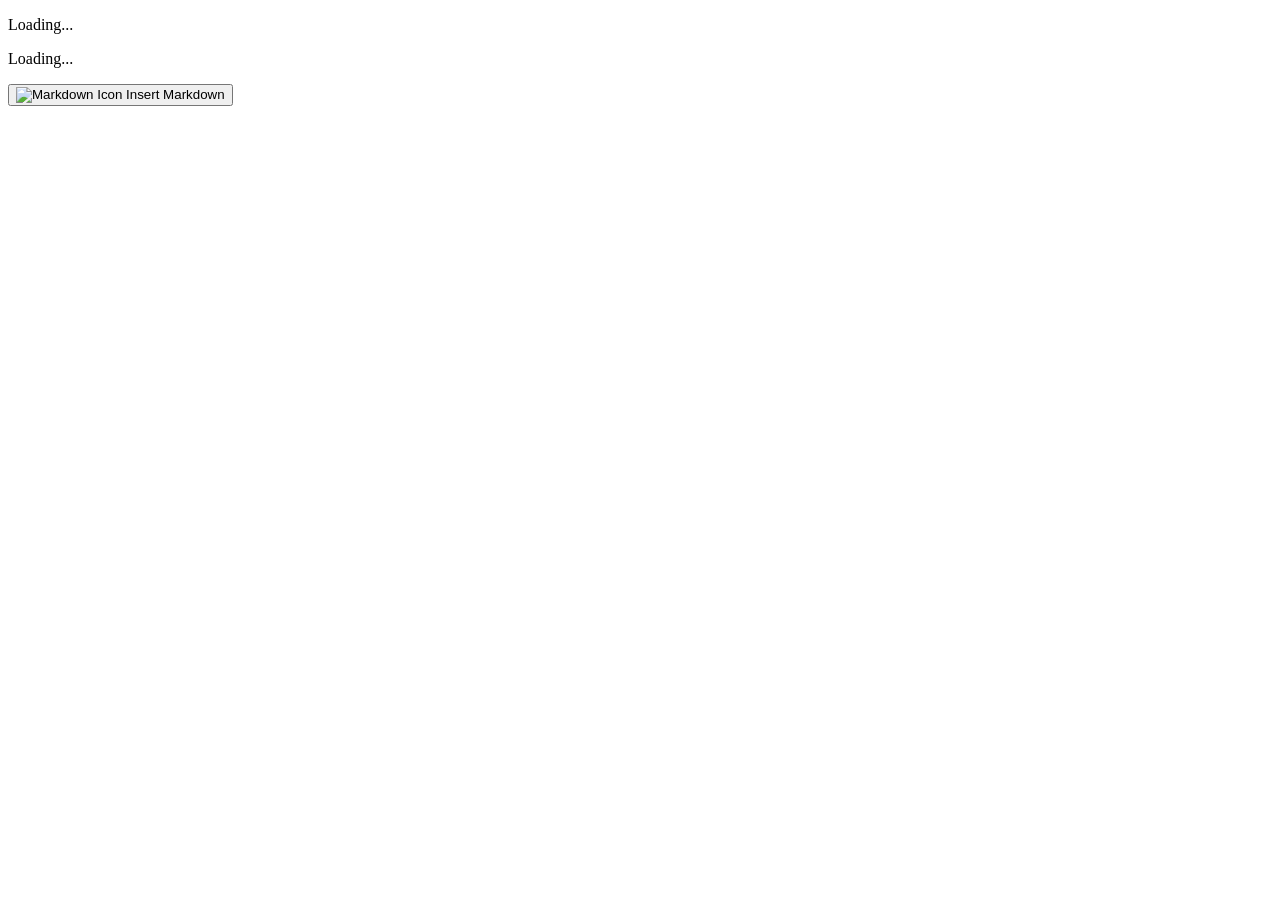
==== commit 7b276289: "Update meeting_hub_v2.html to include DOMContentLoaded init, fallback messages, and icons." ====
--- a/meeting_hub_v2.html
+++ b/meeting_hub_v2.html
@@ -1,1093 +1,32 @@
 <!DOCTYPE html>
 <html lang="en">
 <head>
-  <meta charset="UTF-8" />
-  <meta name="viewport" content="width=device-width, initial-scale=1.0" />
-  <title>Meeting Hub v2 — meet-collide</title>
-  <link rel="preconnect" href="https://fonts.googleapis.com">
-  <link rel="preconnect" href="https://fonts.gstatic.com" crossorigin>
-  <link href="https://fonts.googleapis.com/css2?family=Inter:wght@300;400;500;600&display=swap" rel="stylesheet">
-  <script src="https://cdn.jsdelivr.net/npm/sortablejs@1.15.2/Sortable.min.js"><\/script>
-  <style>
-/* ── Design tokens ───────────────────────────────────────────────── */
-:root {
-  --nav-h: 52px;
-  --sb-w:  220px;
-  --rp-w:  280px;
-  --bg:          #F5F5F7;
-  --surface:     #FFFFFF;
-  --surface-2:   #FAFAFA;
-  --border:      rgba(0,0,0,.07);
-  --border-md:   rgba(0,0,0,.11);
-  --text-1: #1D1D1F;
-  --text-2: #6E6E73;
-  --text-3: #AEAEB2;
-  --accent:      #0071E3;
-  --accent-bg:   #EBF3FF;
-  --prep-c:  #5856D6; --prep-bg:  #EEEEFF;
-  --live-c:  #007AFF; --live-bg:  #E5F0FF;
-  --res-c:   #30A046; --res-bg:   #E6F4EA;
-  --warn-c:  #B45309; --warn-bg:  #FFF5E0;
-  --shadow-card: 0 1px 3px rgba(0,0,0,.06), 0 0 0 1px rgba(0,0,0,.05);
-  --shadow-up:   0 4px 14px rgba(0,0,0,.08), 0 0 0 1px rgba(0,0,0,.05);
-  --r:  10px;
-  --rs: 6px;
-}
-*, *::before, *::after { box-sizing: border-box; margin: 0; padding: 0; }
-body {
-  font-family: 'Inter', -apple-system, BlinkMacSystemFont, 'Segoe UI', 'Helvetica Neue', Arial, sans-serif;
-  font-size: 13px; line-height: 1.55;
-  background: var(--bg); color: var(--text-1);
-  -webkit-font-smoothing: antialiased;
-}
-.icon { display:inline-flex; align-items:center; justify-content:center; flex-shrink:0; vertical-align:middle; }
-.icon svg { display:block; }
-
-/* ── Top Nav ── */
-#topnav {
-  position: sticky; top: 0; z-index: 200;
-  height: var(--nav-h);
-  background: rgba(255,255,255,.92);
-  backdrop-filter: blur(14px); -webkit-backdrop-filter: blur(14px);
-  border-bottom: 1px solid var(--border-md);
-  display: flex; align-items: center; padding: 0 14px; gap: 10px;
-}
-.nav-divider { width:1px; height:18px; background:var(--border-md); flex-shrink:0; }
-#nav-progress {
-  font-size: 11px; font-weight: 600; color: var(--accent);
-  background: var(--accent-bg); border-radius: 20px;
-  padding: 2px 10px; flex-shrink: 0; white-space: nowrap; display: none;
-}
-#nav-progress.visible { display: block; }
-
-/* ── Layout ── */
-#app-layout {
-  display: grid;
-  grid-template-columns: var(--sb-w) 1fr var(--rp-w);
-  min-height: calc(100vh - var(--nav-h));
-}
-#sidebar {
-  position: sticky; top: var(--nav-h);
-  height: calc(100vh - var(--nav-h));
-  overflow-y: auto; padding: 12px 10px;
-  border-right: 1px solid var(--border);
-  background: var(--surface-2);
-}
-.sb-group { font-size: 10px; font-weight: 600; letter-spacing: .7px; text-transform: uppercase; color: var(--text-3); padding: 10px 8px 3px; }
-.sb-item {
-  display: flex; align-items: center; gap: 6px;
-  padding: 5px 8px; border-radius: var(--rs);
-  cursor: pointer; font-size: 12px; color: var(--text-2);
-  transition: background .1s, color .1s; user-select: none;
-}
-.sb-item:hover { background: rgba(0,0,0,.04); color: var(--text-1); }
-.sb-item.active { background: var(--accent-bg); color: var(--accent); font-weight: 500; }
-#workspace { padding: 20px 22px; overflow-y: auto; }
-
-/* ── Section cards ── */
-.s-card {
-  background: var(--surface); border-radius: var(--r);
-  box-shadow: var(--shadow-card); margin-bottom: 10px; overflow: hidden;
-  transition: box-shadow .15s;
-}
-.s-card:hover { box-shadow: var(--shadow-up); }
-.s-header {
-  display: flex; align-items: center; gap: 7px;
-  padding: 11px 14px; cursor: pointer; user-select: none;
-  transition: background .1s;
-}
-.s-header:hover { background: rgba(0,0,0,.02); }
-.s-chev { transition: transform .15s; flex-shrink:0; }
-.s-card.expanded .s-chev { transform: rotate(90deg); }
-.s-title { flex: 1; font-size: 13px; font-weight: 600; }
-.s-body { display: none; padding: 2px 14px 16px; }
-.s-card.expanded .s-body { display: block; }
-
-/* ── Phase badges ── */
-.pbadge { font-size: 10px; font-weight: 600; letter-spacing: .4px; text-transform: uppercase; padding: 2px 7px; border-radius: 20px; }
-.pbadge.prep    { background: var(--prep-bg);  color: var(--prep-c); }
-.pbadge.live    { background: var(--live-bg);  color: var(--live-c); }
-.pbadge.results { background: var(--res-bg);   color: var(--res-c);  }
-
-/* ── Buttons ── */
-.btn {
-  display: inline-flex; align-items: center; gap: 4px;
-  padding: 5px 12px; border-radius: var(--rs);
-  font-size: 12px; font-weight: 500; cursor: pointer;
-  border: 1px solid var(--border-md); background: var(--surface);
-  color: var(--text-1); transition: background .1s; white-space: nowrap;
-  font-family: inherit;
-}
-.btn:hover { background: var(--bg); }
-.btn-sm   { padding: 3px 9px;  font-size: 11px; }
-.btn-xs   { padding: 2px 7px;  font-size: 11px; }
-.btn-primary { background: var(--accent); color:#fff; border-color:transparent; }
-.btn-primary:hover { background:#0077ED; }
-.btn-ghost { background:transparent; border-color:transparent; color:var(--accent); }
-.btn-ghost:hover { background: var(--accent-bg); }
-.btn-del { background:transparent; border-color:transparent; color:var(--text-3); padding:2px 5px; }
-.btn-del:hover { color:#FF3B30; background:#FFF0EF; }
-
-/* ── Form fields ── */
-.fl { font-size:11px; font-weight:500; color:var(--text-2); margin-bottom:3px; }
-.fi, .fta, .fsel {
-  width:100%; background:var(--bg); border:1px solid transparent;
-  border-radius:var(--rs); padding:6px 9px;
-  font-family:inherit; font-size:13px; color:var(--text-1);
-  transition:border-color .15s, background .15s; outline:none;
-}
-.fi:focus, .fta:focus, .fsel:focus { background:var(--surface); border-color:var(--accent); }
-.fi-sm { padding:4px 8px; font-size:12px; }
-.fta { resize:vertical; min-height:68px; }
-.fta-sm { min-height:52px; }
-.fsel {
-  cursor:pointer; appearance:none;
-  background-image: url("data:image/svg+xml,%3Csvg xmlns='http://www.w3.org/2000/svg' width='10' height='6'%3E%3Cpath d='M0 0l5 6 5-6z' fill='%23AEAEB2'/%3E%3C/svg%3E");
-  background-repeat:no-repeat; background-position:right 9px center; padding-right:28px;
-}
-
-/* ── Persona cards ── */
-.pcard { background:#F9F9FB; border:1px solid var(--border); border-radius:8px; padding:12px; margin-bottom:10px; }
-.pavatar { width:32px; height:32px; border-radius:50%; display:flex; align-items:center; justify-content:center; font-size:12px; font-weight:700; color:#fff; flex-shrink:0; }
-.tc { display:inline-flex; align-items:center; gap:2px; background:#E8E8ED; border-radius:20px; padding:2px 8px; font-size:11px; font-weight:500; color:#3A3A3C; margin:2px 2px 2px 0; }
-.tc-rm { cursor:pointer; background:none; border:none; padding:0; color:#8E8E93; font-size:13px; line-height:1; display:flex; align-items:center; transition:color .1s; }
-.tc-rm:hover { color:#FF3B30; }
-.ta-inp { border:none; background:transparent; outline:none; font-size:11px; color:var(--accent); width:90px; font-family:inherit; }
-.ta-inp::placeholder { color:var(--text-3); }
-.li { background:var(--bg); border:1px solid var(--border); border-radius:7px; padding:8px 10px; margin-bottom:6px; }
-
-/* ── CF colors ── */
-.cf-overlap    { color:#30B0C7; }
-.cf-diff       { color:#8E8E93; }
-.cf-tension    { color:#FF6B35; }
-.cf-opportunity{ color:var(--res-c); }
-.cf-question   { color:var(--prep-c); }
-
-/* ── Status badges ── */
-.sb-open        { display:inline-flex; align-items:center; padding:1px 8px; border-radius:20px; font-size:10px; font-weight:600; letter-spacing:.3px; text-transform:uppercase; background:var(--warn-bg); color:var(--warn-c); }
-.sb-in_progress { display:inline-flex; align-items:center; padding:1px 8px; border-radius:20px; font-size:10px; font-weight:600; letter-spacing:.3px; text-transform:uppercase; background:var(--live-bg); color:var(--live-c); }
-.sb-done        { display:inline-flex; align-items:center; padding:1px 8px; border-radius:20px; font-size:10px; font-weight:600; letter-spacing:.3px; text-transform:uppercase; background:var(--res-bg);  color:var(--res-c); }
-
-/* ── Right panel ── */
-#right-panel {
-  position:sticky; top:var(--nav-h);
-  height:calc(100vh - var(--nav-h));
-  overflow-y:auto; padding:14px 13px;
-  border-left:1px solid var(--border);
-  background:var(--surface-2);
-}
-.aw-label { font-size:10px; font-weight:600; letter-spacing:.5px; text-transform:uppercase; color:var(--text-3); margin-bottom:3px; }
-.aw-val   { font-size:12px; color:#3A3A3C; line-height:1.45; }
-.aw-row   { padding:9px 0; border-bottom:1px solid var(--border); }
-.aw-row:last-of-type { border-bottom:none; }
-.qcap { width:100%; background:var(--surface); border:1px solid var(--border-md); border-radius:8px; padding:8px 10px; font-family:inherit; font-size:12px; color:var(--text-1); resize:none; min-height:90px; outline:none; transition:border-color .15s; }
-.qcap:focus { border-color:var(--accent); }
-.guidance-empty { text-align:center; padding:20px 8px; color:var(--text-3); font-size:12px; line-height:1.6; }
-.guidance-narrative {
-  font-size:11px; font-style:italic; color:var(--text-2);
-  margin-bottom:8px; padding:5px 8px;
-  background:var(--accent-bg); border-radius:var(--rs);
-  border-left:3px solid var(--accent); line-height:1.5;
-}
-.guidance-progress-bar { height:4px; background:var(--border-md); border-radius:2px; overflow:hidden; margin-bottom:6px; }
-.guidance-progress-fill { height:100%; background:var(--accent); border-radius:2px; transition:width .3s ease; }
-.guidance-tp-item { padding:3px 0; font-size:12px; color:var(--text-1); display:flex; gap:6px; align-items:flex-start; line-height:1.45; }
-.guidance-q-item  { padding:3px 0; font-size:12px; color:#5856D6; display:flex; gap:5px; align-items:flex-start; line-height:1.45; }
-.guidance-reframe { font-size:11px; color:var(--text-2); background:#F9F5FF; border-radius:var(--rs); padding:7px 10px; border-left:3px solid #8E44AD; line-height:1.5; font-style:italic; }
-.mt-badge { font-size:10px; font-weight:600; letter-spacing:.4px; text-transform:uppercase; padding:2px 8px; border-radius:20px; background:#EDEDF0; color:var(--text-2); }
-.divh { height:1px; background:var(--border); margin:10px 0; }
-.empty-st { text-align:center; padding:16px 0; color:var(--text-3); font-size:12px; }
-.link-row { display:flex; align-items:center; gap:6px; margin-bottom:6px; }
-.link-row .fi { flex:1; }
-.subsec-head { font-size:12px; font-weight:600; color:var(--text-2); margin-bottom:5px; display:flex; align-items:center; gap:5px; }
-
-/* ── Toast ── */
-#toast {
-  position:fixed; bottom:22px; left:50%;
-  transform:translateX(-50%) translateY(8px);
-  background:rgba(20,20,20,.82); color:#fff;
-  padding:7px 16px; border-radius:22px; font-size:12px; font-weight:500;
-  opacity:0; transition:opacity .2s, transform .2s;
-  pointer-events:none; z-index:9999;
-}
-#toast.show { opacity:1; transform:translateX(-50%) translateY(0); }
-::-webkit-scrollbar { width:5px; height:5px; }
-::-webkit-scrollbar-thumb { background:rgba(0,0,0,.14); border-radius:3px; }
-::-webkit-scrollbar-track { background:transparent; }
-
-/* ═══════ AGENDA TIMELINE ═══════ */
-.agenda-header { display:flex; align-items:center; justify-content:space-between; margin-bottom:14px; }
-.agenda-progress-label { font-size:11px; font-weight:600; color:var(--text-2); }
-.agenda-progress-bar-wrap { flex:1; margin:0 12px; height:4px; background:var(--border-md); border-radius:2px; overflow:hidden; }
-.agenda-progress-bar-fill { height:100%; background:var(--res-c); border-radius:2px; transition:width .3s; }
-.agenda-total-time { font-size:11px; color:var(--text-3); }
-
-.agenda-timeline { list-style: none; position: relative; padding-left: 56px; margin-bottom: 14px; }
-.agenda-timeline::before { content:''; position:absolute; left:44px; top:12px; bottom:12px; width:2px; background:var(--border-md); border-radius:1px; }
-
-.tl-block { position:relative; margin-bottom:8px; cursor:pointer; user-select:none; }
-.tl-time { position:absolute; left:-56px; top:10px; width:42px; text-align:right; font-size:10px; font-weight:600; color:var(--text-3); font-variant-numeric:tabular-nums; }
-.tl-dot { position:absolute; left:-8px; top:11px; width:10px; height:10px; border-radius:50%; background:var(--border-md); border:2px solid var(--surface-2); transition:background .2s; z-index:1; }
-.tl-block.active .tl-dot { background:var(--accent); border-color:var(--accent-bg); }
-.tl-block.done   .tl-dot { background:var(--res-c);  border-color:var(--res-bg); }
-
-.tl-card { background:var(--surface); border:1.5px solid var(--border); border-radius:var(--r); overflow:hidden; transition:border-color .15s, box-shadow .15s; }
-.tl-block:hover .tl-card { border-color:var(--border-md); box-shadow:var(--shadow-card); }
-.tl-block.active .tl-card { border-color:var(--accent); box-shadow:0 0 0 3px var(--accent-bg); }
-.tl-block.done .tl-card { opacity:.55; }
-.tl-block.done.active .tl-card { opacity:1; }
-
-.tl-card-head { display:flex; align-items:center; gap:6px; padding:9px 8px 9px 36px; position:relative; min-height:40px; }
-.tl-drag-handle { position:absolute; left:8px; top:50%; transform:translateY(-50%); width:20px; height:24px; display:flex; align-items:center; justify-content:center; color:var(--text-3); cursor:grab; font-size:13px; letter-spacing:-1px; border-radius:4px; transition:color .1s, background .1s; }
-.tl-drag-handle:hover { color:var(--text-2); background:var(--bg); }
-.tl-drag-handle:active { cursor:grabbing; }
-.tl-title { flex:1; font-size:13px; font-weight:500; color:var(--text-1); line-height:1.3; }
-.tl-block.done .tl-title { text-decoration:line-through; color:var(--text-3); }
-.tl-dur { font-size:10px; font-weight:700; color:var(--text-3); background:var(--bg); border-radius:10px; padding:1px 7px; flex-shrink:0; white-space:nowrap; }
-.tl-block.active .tl-dur { color:var(--accent); background:var(--accent-bg); }
-.tl-done-btn { flex-shrink:0; width:22px; height:22px; border-radius:50%; border:1.5px solid var(--border-md); background:transparent; cursor:pointer; display:flex; align-items:center; justify-content:center; color:var(--text-3); transition:all .15s; font-size:11px; padding:0; }
-.tl-done-btn:hover { border-color:var(--res-c); color:var(--res-c); background:var(--res-bg); }
-.tl-block.done .tl-done-btn { background:var(--res-c); border-color:var(--res-c); color:#fff; }
-.tl-resize { display:flex; align-items:center; justify-content:center; height:16px; cursor:ns-resize; background:var(--bg); border-top:1px solid var(--border); color:var(--text-3); font-size:10px; letter-spacing:2px; transition:color .1s, background .1s; user-select:none; }
-.tl-resize:hover { color:var(--accent); background:var(--accent-bg); }
-.tl-editor { border-top:1px solid var(--border); padding:10px 12px; display:none; background:var(--surface-2); }
-.tl-block.active .tl-editor { display:block; }
-.tl-editor-label { font-size:10px; font-weight:600; letter-spacing:.5px; text-transform:uppercase; color:var(--text-3); margin-bottom:4px; margin-top:8px; }
-.tl-editor-label:first-child { margin-top:0; }
-.tl-guidance-row { display:flex; align-items:center; gap:5px; margin-bottom:4px; }
-.tl-ghost { opacity:.4; }
-
-@media (max-width:1000px) {
-  :root { --rp-w:0px; }
-  #right-panel { display:none; }
-  #app-layout  { grid-template-columns: var(--sb-w) 1fr; }
-}
-@media (max-width:640px) {
-  #app-layout { grid-template-columns:1fr; }
-  #sidebar    { display:none; }
-  #workspace  { padding:12px 14px; }
-}
-  </style>
+    <meta charset="UTF-8">
+    <meta name="viewport" content="width=device-width, initial-scale=1.0">
+    <title>Meeting Hub</title>
+    <!-- Ensure required icons are available -->
+    <link rel="icon" href="path/to/hub-icon.png" sizes="any">
+    <link rel="stylesheet" href="styles.css">
+    <script>
+        // DOMContentLoaded event to initialize the app
+        document.addEventListener('DOMContentLoaded', function() {
+            loadState();
+            renderApp();
+        });
+    </script>
 </head>
 <body>
-
-<nav id="topnav">
-  <span id="hub-icon" class="icon"></span>
-  <span style="font-weight:700;font-size:14px;white-space:nowrap">Meeting Hub</span>
-  <span style="font-size:10px;font-weight:600;letter-spacing:.3px;color:var(--text-3);flex-shrink:0">v2</span>
-  <div class="nav-divider"></div>
-  <span id="nav-title" style="font-size:13px;font-weight:500;color:#3A3A3C;overflow:hidden;text-overflow:ellipsis;white-space:nowrap;max-width:280px;flex:1"></span>
-  <span id="nav-type" class="mt-badge" style="flex-shrink:0"></span>
-  <span id="nav-progress"></span>
-  <div style="display:flex;align-items:center;gap:5px;flex-shrink:0">
-    <button id="btn-reset"  class="btn btn-sm" onclick="resetToDemo()">Reset</button>
-    <button id="btn-export" class="btn btn-sm" onclick="exportJSON()">Export</button>
-    <button id="btn-import" class="btn btn-sm" onclick="triggerImport()">Import</button>
-    <button id="btn-md"     class="btn btn-sm" onclick="exportMarkdown()" title="Export Markdown"></button>
-  </div>
-</nav>
-
-<input type="file" id="import-input" accept=".json" style="display:none">
-
-<div id="app-layout">
-  <aside id="sidebar"><div id="sb-nav"></div></aside>
-  <main id="workspace"><div id="ws-content"></div></main>
-  <aside id="right-panel"><div id="rp-content"></div></aside>
-</div>
-
-<div id="toast"></div>
-
-<script>
-'use strict';
-
-/* ── SVG helpers ── */
-function svg(paths,size,extra){size=size||16;extra=extra||'';return '<svg width="'+size+'" height="'+size+'" viewBox="0 0 '+size+' '+size+'" fill="none" stroke="currentColor" stroke-width="1.5" stroke-linecap="round" stroke-linejoin="round" '+extra+'>'+paths+'<\/svg>';}
-var IC={
-  hub:        function(){return svg('<circle cx="8" cy="8" r="2.5"/><circle cx="8" cy="2" r="1.2"/><circle cx="14" cy="5" r="1.2"/><circle cx="14" cy="11" r="1.2"/><circle cx="8" cy="14" r="1.2"/><circle cx="2" cy="11" r="1.2"/><circle cx="2" cy="5" r="1.2"/><line x1="8" y1="5.5" x2="8" y2="3.2"/><line x1="10.3" y1="6.7" x2="12.8" y2="5.4"/><line x1="10.3" y1="9.3" x2="12.8" y2="10.6"/><line x1="8" y1="10.5" x2="8" y2="12.8"/><line x1="5.7" y1="9.3" x2="3.2" y2="10.6"/><line x1="5.7" y1="6.7" x2="3.2" y2="5.4"/>');},
-  frame:      function(){return svg('<rect x="2" y="2" width="12" height="12" rx="1.5"/><path d="M5 2v12M2 5h3M2 9h3"/>');},
-  people:     function(){return svg('<circle cx="6" cy="5" r="2"/><path d="M1 14c0-3 2.3-5 5-5"/><circle cx="11" cy="5" r="2"/><path d="M10 9c2.7 0 5 2 5 5"/>');},
-  link:       function(){return svg('<path d="M10 6l-4 4M7 4l1.5-1.5A3 3 0 0112.7 6.7L11 8.3M9 11.7l-1.3 1.3a3 3 0 01-4.2-4.2L5 7.4"/>');},
-  checklist:  function(){return svg('<path d="M6 4h8M6 8h8M6 12h5"/><polyline points="2 4.5 3.5 6 6 3.5"/><polyline points="2 8.5 3.5 10 6 7.5"/>');},
-  edit_note:  function(){return svg('<path d="M2 12.5V14h1.5l6-6L8 6.5l-6 6zM13 4a1 1 0 010 1.4l-1 1L10.6 5 11.6 4A1 1 0 0113 4z"/><path d="M2 4h5M2 7h3M2 10h2"/>');},
-  lightbulb:  function(){return svg('<path d="M6 14h4M6.5 11.5c-.3-1-.5-1.8-.5-2.5a4 4 0 018 0c0 .7-.2 1.5-.5 2.5"/><path d="M6.5 11.5h5a1 1 0 010 2h-5a1 1 0 010-2z"/>');},
-  parking:    function(){return svg('<rect x="2" y="2" width="12" height="12" rx="2"/><path d="M7 12V6h3a2 2 0 010 4H7" fill="none"/>');},
-  insights:   function(){return svg('<circle cx="8" cy="8" r="6"/><path d="M8 5v3l2 2"/>');},
-  task_alt:   function(){return svg('<circle cx="8" cy="8" r="6"/><polyline points="5.5 8 7 9.5 10.5 6"/>');},
-  close:      function(){return svg('<line x1="4" y1="4" x2="12" y2="12"/><line x1="12" y1="4" x2="4" y2="12"/>');},
-  add:        function(){return svg('<line x1="8" y1="3" x2="8" y2="13"/><line x1="3" y1="8" x2="13" y2="8"/>');},
-  chevron:    function(){return svg('<polyline points="6 12 10 8 6 4"/>');},
-  trash:      function(){return svg('<polyline points="3 5 5 5 13 5"/><path d="M6 5V4a1 1 0 011-1h2a1 1 0 011 1v1"/><path d="M4.5 5l.7 8a1 1 0 001 .9h3.6a1 1 0 001-.9l.7-8"/>');},
-  person_add: function(){return svg('<circle cx="7" cy="5" r="2.5"/><path d="M2 14c0-3 2.2-5 5-5s5 2 5 5"/><path d="M12 6v4M14 8h-4"/>');},
-  add_link:   function(){return svg('<path d="M7 9H5a3 3 0 010-6h3M9 7h2a3 3 0 010 6h-3"/><line x1="5" y1="6" x2="11" y2="6"/><line x1="12" y1="12" x2="12" y2="16"/><line x1="10" y1="14" x2="14" y2="14"/>');},
-  add_comment:function(){return svg('<path d="M13 2H3a1 1 0 00-1 1v7a1 1 0 001 1h1v3l3-3h6a1 1 0 001-1V3a1 1 0 00-1-1z"/><line x1="8" y1="6" x2="8" y2="8"/><line x1="6" y1="7" x2="10" y2="7"/>');},
-  description:function(){return svg('<path d="M10 2H4a1 1 0 00-1 1v10a1 1 0 001 1h8a1 1 0 001-1V5L10 2z"/><polyline points="10 2 10 5 13 5"/><line x1="5" y1="7" x2="11" y2="7"/><line x1="5" y1="10" x2="9" y2="10"/>');},
-  schedule:   function(){return svg('<circle cx="8" cy="8" r="6"/><polyline points="8 5 8 8 10.5 8"/>');},
-  overlap:    function(){return svg('<circle cx="6" cy="8" r="4" stroke-opacity=".6"/><circle cx="10" cy="8" r="4" stroke-opacity=".6"/>');},
-  compare:    function(){return svg('<line x1="8" y1="3" x2="8" y2="13"/><polyline points="5 6 2 8 5 10"/><polyline points="11 6 14 8 11 10"/>');},
-  bolt:       function(){return svg('<polyline points="9 2 4 9 8 9 7 14 12 7 8 7 9 2"/>');},
-  rocket:     function(){return svg('<path d="M9 3S12 3 13 7C11 8 9 8 9 8S7 8 5 7C6 3 9 3 9 3z"/><path d="M5 7l-2 5h3l1-2h2l1 2h3L11 7"/><circle cx="9" cy="6" r="1" fill="currentColor" stroke="none"/>');},
-  help:       function(){return svg('<circle cx="8" cy="8" r="6"/><path d="M6.5 6.5a2 2 0 012.5-1.3c1 .3 1.5 1.3 1 2.2C9.5 8.2 8 8.8 8 10"/><circle cx="8" cy="12.5" r=".5" fill="currentColor" stroke="none"/>');},
-  gavel:      function(){return svg('<path d="M3 13l7-7"/><path d="M5.5 3.5l3 3 1.5-1.5-3-3z"/><path d="M8.5 6.5l3 3 1.5-1.5-3-3z"/><line x1="2" y1="14" x2="4" y2="12"/>');},
-  handshake:  function(){return svg('<path d="M2 9l3-3h3l1-1h3l3 3"/><path d="M2 9l4 4h2l4-4"/><path d="M8 9l2-2"/>');},
-  sticky:     function(){return svg('<rect x="2" y="2" width="12" height="12" rx="1"/><line x1="2" y1="7" x2="14" y2="7"/><line x1="5" y1="2" x2="5" y2="7"/>');},
-  restart:    function(){return svg('<path d="M12 8A4 4 0 014 8"/><polyline points="2 6 4 8 6 6"/><path d="M4 8a4 4 0 018 0"/>');},
-  download:   function(){return svg('<path d="M8 3v7M5 7l3 3 3-3"/><path d="M3 13h10"/>');},
-  upload:     function(){return svg('<path d="M8 13V6M5 9l3-3 3 3"/><path d="M3 13h10"/>');},
-  doc:        function(){return svg('<path d="M9 2H4a1 1 0 00-1 1v10a1 1 0 001 1h8a1 1 0 001-1V5z"/><polyline points="9 2 9 5 12 5"/><line x1="5" y1="7" x2="11" y2="7"/><line x1="5" y1="10" x2="8" y2="10"/>');},
-  check:      function(){return svg('<polyline points="3 8 6.5 11.5 13 5"/>');},
-  forum:      function(){return svg('<path d="M13 3H3a1 1 0 00-1 1v6a1 1 0 001 1h1v3l3-3h6a1 1 0 001-1V4a1 1 0 00-1-1z"/>');},
-};
-
-function icon(name,size,color){
-  size=size||16; color=color||'';
-  var fn=IC[name];
-  if(!fn) return '<span style="font-size:11px;color:var(--text-3)">'+name+'<\/span>';
-  var raw=fn().replace('<svg ','<svg style="width:'+size+'px;height:'+size+'px;flex-shrink:0'+(color?';color:'+color:'')+';" ');
-  return '<span class="icon">'+raw+'<\/span>';
-}
-
-/* ── Section defs ── */
-var SECTIONS=[
-  {id:'frame',          label:'Meeting Frame',   iconKey:'frame',       phase:'prep',    group:'PREPARE'},
-  {id:'personas',       label:'Personas',         iconKey:'people',      phase:'prep',    group:'PREPARE'},
-  {id:'resources',      label:'Resources',        iconKey:'link',        phase:'prep',    group:'PREPARE'},
-  {id:'collision_field',label:'Collision Field',  iconKey:'hub',         phase:'prep',    group:'PREPARE'},
-  {id:'agenda',         label:'Agenda',           iconKey:'checklist',   phase:'prep',    group:'PREPARE'},
-  {id:'contributions',  label:'Contributions',    iconKey:'add_comment', phase:'live',    group:'LIVE'},
-  {id:'live_notes',     label:'Live Notes',       iconKey:'edit_note',   phase:'live',    group:'LIVE'},
-  {id:'idea_space',     label:'Idea Space',       iconKey:'lightbulb',   phase:'live',    group:'LIVE'},
-  {id:'parking_lot',    label:'Parking Lot',      iconKey:'parking',     phase:'live',    group:'LIVE'},
-  {id:'results',        label:'Results',          iconKey:'insights',    phase:'results', group:'RESULTS'},
-  {id:'actions',        label:'Actions',          iconKey:'task_alt',    phase:'results', group:'RESULTS'},
-];
-var AVATAR_COLORS=['#5856D6','#30B0C7','#FF6B35','#30A046','#8E44AD','#D4AC0D'];
-
-/* ── Demo data ── */
-var DEMO_MTG={
-  title:"Exploratory Alignment: AI in Healthcare Strategy",
-  date:"2026-03-18",time:"09:30",duration_minutes:40,meeting_type:"1:1",
-  goal:"Explore strategic overlap between Achim's organizational change management expertise and Kellen's AI Enablement mandate at SOPHiA GENETICS. Identify where frameworks can translate and where genuine tension exists.",
-  context:"Meeting originated from a mutual LinkedIn connection in the healthtech space. Achim is currently in the IMD Change Management Program. Kellen's team has successfully deployed AI in multiple hospital networks but is seeing adoption plateau at ~40% active usage.",
-  desired_outcome:"Identify 2-3 concrete collaboration angles. Understand SOPHiA's adoption friction points at depth. Establish cadence for ongoing dialogue.",
-  personas:[
-    {id:"p1",name:"Achim Imboden",role:"Senior Expert Change Management",background:"Organizational change management specialist focused on AI adoption, human-AI interaction, and business transformation. Currently enrolled in IMD Change Management Program.",interests:["Change Management","AI Adoption","Human-AI Interaction","Visualization"],expectations:["Explore collaboration potential","Learn about clinical AI deployment challenges","Share change management frameworks"],angle:"The interface is the leverage point - AI adoption fails not at the model level but at the human-machine interface.",links:[{label:"IMD Program",url:"https://www.imd.org"}]},
-    {id:"p2",name:"Kellen Sanger",role:"VP, Head of Strategy & AI Enablement",background:"Senior strategy and AI leader at SOPHiA GENETICS. Responsible for AI enablement across the organization, aligning research, engineering, and clinical product teams.",interests:["Healthcare AI Strategy","Clinical AI Adoption","Multimodal Data Analysis","Platform Strategy"],expectations:["Understand external perspectives on AI adoption challenges","Explore strategic alignment opportunities"],angle:"SOPHiA's AI rollout is technically progressing, but the deeper challenge is turning AI outputs into clinical decision-making tools that practitioners actually trust.",links:[{label:"SOPHiA GENETICS",url:"https://www.sophiagenetics.com"}]}
-  ],
-  resources:{
-    links:[{id:"rl1",label:"SOPHiA GENETICS Platform Overview",url:"https://www.sophiagenetics.com/platform/",note:"Background reading on SOPHiA DDM"},{id:"rl2",label:"IMD AI Leadership Program",url:"https://www.imd.org/research-knowledge/digital/articles/ai-leadership/",note:"Relevant framework context"}],
-    documents:[{id:"rd1",title:"Stellar Collision Project Doc",type:"JSON Concept",note:"Internal meeting framework used to prepare this session"}],
-    notes:[{id:"rn1",text:"Meeting originated from LinkedIn connection - warm intro through mutual contact in healthtech space."},{id:"rn2",text:"Kellen's team has successfully deployed AI in 3 hospital networks but is seeing adoption plateau at ~40% active usage."}]
-  },
-  collision_field:{
-    overlap:["Both focused on making AI outputs actionable in real-world contexts","Shared concern: technical capability outpaces human usability","Interface design as the key leverage point"],
-    differences:["Achim: generalist change management vs. Kellen: deep clinical domain expertise","External consultant perspective vs. internal organizational actor"],
-    tensions:["Platform neutrality (SOPHiA) vs. opinionated workflow guidance (Change Management)","Scalable platform logic vs. context-specific adoption needs"],
-    opportunities:["Co-develop AI adoption playbook for clinical settings","Human-AI interface design consultation for SOPHiA DDM"],
-    open_questions:["What does 40% adoption mean - success threshold or warning signal?","Where does adoption friction actually occur - technical, interface, or cultural?"]
-  },
-  agenda:[
-    {id:"block_1",title:"Introductions & Context Setting",duration:5,notes:"Brief background from both sides; establish mutual understanding of roles",guidance:{talking_points:["Introduce yourself in 60 seconds - name, current focus, and why this meeting matters","Share context of how you ended up here","Align on the purpose: exploratory, not transactional"],questions:["What are you hoping to leave this conversation with?","What's your current biggest open question in this space?"],reframe:"Presence before content - make contact before diving in. This 5 minutes sets the tone for everything else."},done:false},
-    {id:"block_2",title:"SOPHiA's AI Enablement Landscape",duration:10,notes:"Where are you in the AI journey? What's working, what's not?",guidance:{talking_points:["Ask about the current state of AI deployment - breadth vs. depth","Understand the 40% adoption figure - what it means, what's behind it","Map the journey: from technical rollout to clinical embedding"],questions:["Where does adoption friction actually occur - technical, interface, or cultural?","What does success look like to you in 12 months?"],reframe:"Adoption is not deployment. The gap between 'available' and 'used daily' is where the real work lives."},done:false},
-    {id:"block_3",title:"Change Management Lens on Clinical AI",duration:10,notes:"Framework: Working Triangle (Change Mgmt x AI x Business Reality)",guidance:{talking_points:["Introduce the Working Triangle: Change Management x AI x Business Reality","Show how adoption fails at the interface, not the model","Connect to Kellen's deployment experience - where does the triangle break?"],questions:["Which vertex of the triangle is most underdeveloped at SOPHiA?","What would a 'trust-first' rollout have looked like differently?"],reframe:"The interface is the leverage point - AI adoption fails not at the model level but at the human-machine surface."},done:false},
-    {id:"block_4",title:"Collision Zone: Overlap & Tension",duration:10,notes:"What resonates? What creates productive friction?",guidance:{talking_points:["Name the tensions openly - platform neutrality vs. opinionated guidance","Explore where generalist frameworks can and cannot translate","Find the collaboration edge: what's genuinely new if we work together?"],questions:["Where do our models of change contradict each other?","What would a pilot look like?"],reframe:"Friction is information. Don't resolve it prematurely - map it first."},done:false},
-    {id:"block_5",title:"Next Steps & Follow-up",duration:5,notes:"Concrete actions, potential collaboration paths",guidance:{talking_points:["Identify 2-3 concrete collaboration angles from the conversation","Agree on who owns the next step and by when","Establish cadence for ongoing dialogue"],questions:["What's the one thing we should definitely pursue?","Who else should be in this conversation?"],reframe:"Leave with commitments, not just interest. Make the implicit explicit."},done:false}
-  ],
-  contributions:[
-    {id:"co1",author:"Achim", entry_type:"resource",content:"Interface as Leverage framework - the next UX paradigm isn't about better prompts but better surfaces to explore AI-generated possibility spaces."},
-    {id:"co2",author:"Kellen",entry_type:"question",content:"How do we distinguish between adoption friction that's fixable vs. friction that tells us the product isn't right?"},
-    {id:"co3",author:"Achim", entry_type:"idea",   content:"What if we mapped the SOPHiA adoption journey as a constellation - where are nodes of high trust vs. high uncertainty?"}
-  ],
-  live_notes:[
-    {id:"ln1",timestamp:"09:32",note:"Kellen confirmed: technical deployment is solid; the challenge is now depth of use, not breadth of rollout."},
-    {id:"ln2",timestamp:"09:38",note:"Key insight: SOPHiA positions as neutral intelligence platform - but neutrality without clear action pathways creates decision paralysis."},
-    {id:"ln3",timestamp:"09:44",note:"Both agreed: trust is not built through accuracy alone but through explainability, predictability, and user control."}
-  ],
-  idea_space:[
-    {id:"id1",title:"Clinical AI Adoption Playbook",description:"Co-develop a structured framework for moving clinical teams from AI awareness to embedded practice.",owner:"Achim + Kellen",potential:"High"},
-    {id:"id2",title:"SOPHiA Interface Audit",description:"External review of SOPHiA DDM from a human-AI interaction perspective. Identify friction points in the user journey.",owner:"Achim",potential:"Medium"}
-  ],
-  parking_lot:[
-    {id:"pk1",item:"SOPHiA's GDPR and data governance approach for multi-hospital data",reason:"Too deep to explore now",owner:"Kellen"},
-    {id:"pk2",item:"Achim's Code Atlas project - potential SOPHiA use case?",reason:"Needs a separate dedicated call",owner:"Achim"}
-  ],
-  results:{
-    decisions:["Schedule a focused follow-up call to explore the Adoption Playbook idea in depth","Achim to prepare a one-page framework proposal based on the Working Triangle model"],
-    insights:["SOPHiA's primary challenge has shifted from deployment to depth-of-adoption","Trust in clinical AI requires a three-part formula: accuracy + explainability + user control"],
-    agreements:["Both parties see a real collaboration opportunity in the adoption playbook space","Monthly check-in call to be established as ongoing dialogue cadence"]
-  },
-  actions:[
-    {id:"ac1",task:"Prepare Working Triangle framework proposal (1-page)",owner:"Achim", deadline:"2026-03-25",status:"open"},
-    {id:"ac2",task:"Share SOPHiA adoption metrics and anonymized friction report",      owner:"Kellen",deadline:"2026-03-25",status:"open"},
-    {id:"ac3",task:"Schedule follow-up call for Adoption Playbook deep dive",           owner:"Achim", deadline:"2026-03-21",status:"in_progress"}
-  ]
-};
-
-var DEMO_UI={expanded_sections:["frame","personas","resources","collision_field","agenda"],active_section:"frame",currentBlockId:"block_2",quick_capture:""};
-
-/* ── State ── */
-var LS_MTG='meetingHubDataV2', LS_UI='meetingHubUIStateV2';
-var state={meeting:null,ui:null};
-
-function deepClone(o){return JSON.parse(JSON.stringify(o));}
-function genId(){return 'x'+Math.random().toString(36).slice(2,9);}
-function escHtml(s){if(s==null)return '';return String(s).replace(/&/g,'&amp;').replace(/</g,'&lt;').replace(/>/g,'&gt;').replace(/"/g,'&quot;').replace(/'/g,'&#039;');}
-function setPath(obj,path,val){var keys=path.split('.');var cur=obj;for(var i=0;i<keys.length-1;i++){if(cur[keys[i]]==null)cur[keys[i]]={};cur=cur[keys[i]];}cur[keys[keys.length-1]]=val;}
-function avatarColor(i){return AVATAR_COLORS[i%AVATAR_COLORS.length];}
-function initials(n){return (n||'?').split(' ').map(function(w){return w[0];}).slice(0,2).join('').toUpperCase();}
-
-function migrateAgenda(m){
-  if(m.agenda&&!Array.isArray(m.agenda)){
-    m.agenda=(m.agenda.items||[]).map(function(item){return {id:item.id||genId(),title:item.topic||'',duration:item.timebox||5,notes:item.notes||'',guidance:{talking_points:[],questions:[],reframe:''},done:false};});
-  }
-  if(!Array.isArray(m.agenda))m.agenda=[];
-}
-
-function loadState(){
-  try{
-    var d=localStorage.getItem(LS_MTG);
-    var u=localStorage.getItem(LS_UI);
-    state.meeting=d?JSON.parse(d):deepClone(DEMO_MTG);
-    state.ui=u?JSON.parse(u):deepClone(DEMO_UI);
-    migrateAgenda(state.meeting);
-    if(state.ui.currentBlockId===undefined)state.ui.currentBlockId=null;
-  }catch(e){state.meeting=deepClone(DEMO_MTG);state.ui=deepClone(DEMO_UI);}
-}
-function saveState(){try{localStorage.setItem(LS_MTG,JSON.stringify(state.meeting));localStorage.setItem(LS_UI,JSON.stringify(state.ui));}catch(e){}}
-
-function resetToDemo(){
-  if(!confirm('Reset all data to demo content? This cannot be undone.'))return;
-  state.meeting=deepClone(DEMO_MTG);state.ui=deepClone(DEMO_UI);
-  saveState();renderApp();showToast('Reset to demo data');
-}
-
-var _st=null;
-function scheduleSave(){clearTimeout(_st);_st=setTimeout(function(){saveState();showToast('Saved');},700);}
-
-var _tt=null;
-function showToast(msg,ms){ms=ms||2000;var el=document.getElementById('toast');el.textContent=msg;el.classList.add('show');clearTimeout(_tt);_tt=setTimeout(function(){el.classList.remove('show');},ms);}
-
-function getMeetingStartMinutes(){var t=String(state.meeting.time||'09:00');var m=t.match(/(\d{1,2}):(\d{2})/);if(m)return parseInt(m[1],10)*60+parseInt(m[2],10);return 9*60;}
-function formatMinutes(totalMin){var h=Math.floor(totalMin/60);var m=totalMin%60;return (h<10?'0':'')+h+':'+(m<10?'0':'')+m;}
-
-function getBlockNarrative(block,idx,total){
-  if(idx===0)return "Opening the space. Set the tone.";
-  if(idx===total-1)return "Closing time. Confirm commitments.";
-  if(/intro|context|background|orient/i.test(block.title))return "Build connection first. Let them speak.";
-  if(/align|agreement|agree|consensus/i.test(block.title))return "Synthesize. Test shared understanding.";
-  if(/tension|conflict|challenge|problem/i.test(block.title))return "Name it clearly. Don't smooth over friction.";
-  if(/idea|explore|discover|creative|space/i.test(block.title))return "Explore without judgment. Map the space.";
-  if(/decision|decide|next|action|step/i.test(block.title))return "Narrow. Commit. Define ownership.";
-  if(/collision|overlap|tension/i.test(block.title))return "Stay curious. Friction is information.";
-  if(/enable|landscape|strategy|vision/i.test(block.title))return "You are exploring. Listen before reacting.";
-  return "Stay present. Follow the energy.";
-}
-
-/* ── Top Nav ── */
-function renderTopNav(){
-  var m=state.meeting;
-  document.getElementById('nav-title').textContent=m.title||'Untitled Meeting';
-  document.getElementById('nav-type').textContent=m.meeting_type||'';
-  var agenda=m.agenda||[];
-  var progressEl=document.getElementById('nav-progress');
-  if(agenda.length>0&&state.ui.currentBlockId){
-    var idx=agenda.findIndex(function(b){return b.id===state.ui.currentBlockId;});
-    if(idx>=0){
-      var done=agenda.filter(function(b){return b.done;}).length;
-      progressEl.textContent='Block '+(idx+1)+' of '+agenda.length+(done>0?' \u00b7 '+done+' done':'');
-      progressEl.classList.add('visible');
-    }else{progressEl.classList.remove('visible');}
-  }else{progressEl.classList.remove('visible');}
-}
-
-/* ── Sidebar ── */
-function renderSidebar(){
-  var groups={};
-  SECTIONS.forEach(function(s){if(!groups[s.group])groups[s.group]=[];groups[s.group].push(s);});
-  var html='';
-  for(var grp in groups){
-    html+='<div class="sb-group">'+grp+'<\/div>';
-    groups[grp].forEach(function(s){
-      var active=state.ui.active_section===s.id?' active':'';
-      html+='<div class="sb-item'+active+'" data-sb="'+s.id+'" onclick="jumpToSection(\''+s.id+'\')">'+icon(s.iconKey,14)+'<span style="flex:1">'+s.label+'<\/span><\/div>';
-    });
-  }
-  document.getElementById('sb-nav').innerHTML=html;
-}
-
-function updateSidebarActive(id){
-  document.querySelectorAll('.sb-item').forEach(function(el){el.classList.toggle('active',el.dataset.sb===id);});
-  state.ui.active_section=id;
-}
-
-/* ── Right Panel ── */
-function renderRightPanel(){
-  var m=state.meeting;
-  var agenda=m.agenda||[];
-  var idx=agenda.findIndex(function(b){return b.id===state.ui.currentBlockId;});
-  var guidanceHtml='';
-
-  if(idx>=0){
-    var block=agenda[idx];
-    var g=block.guidance||{};
-    var narrative=getBlockNarrative(block,idx,agenda.length);
-    var total=agenda.reduce(function(s,b){return s+(b.duration||0);},0);
-    var elapsed=agenda.slice(0,idx).reduce(function(s,b){return s+(b.duration||0);},0);
-    var doneCnt=agenda.filter(function(b){return b.done;}).length;
-    var pct=agenda.length>1?Math.round((idx/(agenda.length-1))*100):100;
-    var tps=(g.talking_points||[]).slice(0,3);
-    var qs=(g.questions||[]).slice(0,2);
-    var rf=g.reframe||'';
-
-    guidanceHtml='<div style="margin-bottom:2px">'
-      +'<div style="display:flex;align-items:center;justify-content:space-between;margin-bottom:5px">'
-      +'<div style="font-size:10px;font-weight:700;letter-spacing:.5px;text-transform:uppercase;color:var(--accent)">Active Block<\/div>'
-      +'<span style="font-size:10px;font-weight:600;color:var(--text-3)">Block\u00a0'+(idx+1)+'\u00a0of\u00a0'+agenda.length+'<\/span><\/div>'
-      +'<div style="font-size:13px;font-weight:600;color:var(--text-1);margin-bottom:4px;line-height:1.3">'+escHtml(block.title)+'<\/div>'
-      +'<div class="guidance-narrative">'+escHtml(narrative)+'<\/div>'
-      +'<div class="guidance-progress-bar"><div class="guidance-progress-fill" style="width:'+pct+'%"><\/div><\/div>'
-      +'<div style="display:flex;justify-content:space-between;font-size:10px;color:var(--text-3);margin-bottom:10px"><span>'+elapsed+'m in<\/span><span>'+total+'m total &middot; '+doneCnt+' done<\/span><\/div>';
-
-    if(tps.length){
-      guidanceHtml+='<div class="aw-label" style="margin-bottom:5px">Talking Points<\/div><ul style="list-style:none;margin-bottom:10px">';
-      tps.forEach(function(tp){guidanceHtml+='<li class="guidance-tp-item"><span style="color:var(--accent);flex-shrink:0;margin-top:1px">&bull;<\/span><span>'+escHtml(tp)+'<\/span><\/li>';});
-      guidanceHtml+='<\/ul>';
-    }
-    if(qs.length){
-      guidanceHtml+='<div class="aw-label" style="margin-bottom:5px">Key Questions<\/div><ul style="list-style:none;margin-bottom:10px">';
-      qs.forEach(function(q){guidanceHtml+='<li class="guidance-q-item"><span style="flex-shrink:0;font-weight:700">?<\/span><span>'+escHtml(q)+'<\/span><\/li>';});
-      guidanceHtml+='<\/ul>';
-    }
-    if(rf){
-      guidanceHtml+='<div class="aw-label" style="margin-bottom:5px">Reframe<\/div><div class="guidance-reframe">'+escHtml(rf)+'<\/div>';
-    }
-    guidanceHtml+='<\/div><div class="divh" style="margin:12px 0"><\/div>';
-  }else{
-    guidanceHtml='<div class="guidance-empty">'+icon('checklist',20,'var(--text-3)')+'<div style="margin-top:6px">Click an agenda block to see guidance here.<\/div><\/div><div class="divh" style="margin:12px 0"><\/div>';
-  }
-
-  var overlap=(m.collision_field&&m.collision_field.overlap&&m.collision_field.overlap[0])||'&mdash;';
-  var tension=(m.collision_field&&m.collision_field.tensions&&m.collision_field.tensions[0])||'&mdash;';
-
-  document.getElementById('rp-content').innerHTML=
-    '<div style="font-size:11px;font-weight:700;letter-spacing:.6px;text-transform:uppercase;color:var(--text-3);margin-bottom:10px">Cockpit<\/div>'
-    +guidanceHtml
-    +'<div class="aw-row"><div class="aw-label">Meeting Goal<\/div><div class="aw-val">'+escHtml(m.goal||'')+'<\/div><\/div>'
-    +'<div class="aw-row"><div class="aw-label">Desired Outcome<\/div><div class="aw-val">'+escHtml(m.desired_outcome||'')+'<\/div><\/div>'
-    +'<div class="aw-row"><div class="aw-label">Top Overlap<\/div><div class="aw-val cf-overlap">'+escHtml(overlap)+'<\/div><\/div>'
-    +'<div class="aw-row"><div class="aw-label">Key Tension<\/div><div class="aw-val cf-tension">'+escHtml(tension)+'<\/div><\/div>'
-    +'<div style="margin-top:14px"><div class="aw-label" style="margin-bottom:6px">Quick Capture<\/div>'
-    +'<textarea class="qcap" placeholder="Capture thoughts here\u2026" oninput="state.ui.quick_capture=this.value;scheduleSave()">'+escHtml(state.ui.quick_capture)+'<\/textarea><\/div>';
-}
-
-/* ── Section body renderers ── */
-function bodyFrame(){
-  var m=state.meeting;
-  return '<div style="display:grid;grid-template-columns:1fr 1fr;gap:10px 14px">'
-    +'<div style="grid-column:1/-1"><div class="fl">Meeting Title<\/div><input class="fi" type="text" value="'+escHtml(m.title)+'" data-mp="title" placeholder="e.g. Exploratory Alignment Call"><\/div>'
-    +'<div><div class="fl">Date<\/div><input class="fi" type="date" value="'+escHtml(m.date)+'" data-mp="date"><\/div>'
-    +'<div><div class="fl">Start Time<\/div><input class="fi" type="text" value="'+escHtml(m.time)+'" data-mp="time" placeholder="09:30"><\/div>'
-    +'<div><div class="fl">Meeting Type<\/div><select class="fsel" data-mp="meeting_type"><option value="1:1"'+(m.meeting_type==='1:1'?' selected':'')+'> 1:1<\/option><option value="Group"'+(m.meeting_type==='Group'?' selected':'')+'>Group<\/option><\/select><\/div>'
-    +'<div style="grid-column:1/-1"><div class="fl">Goal<\/div><textarea class="fta" data-mp="goal">'+escHtml(m.goal)+'<\/textarea><\/div>'
-    +'<div style="grid-column:1/-1"><div class="fl">Context<\/div><textarea class="fta" data-mp="context">'+escHtml(m.context)+'<\/textarea><\/div>'
-    +'<div style="grid-column:1/-1"><div class="fl">Desired Outcome<\/div><textarea class="fta fta-sm" data-mp="desired_outcome">'+escHtml(m.desired_outcome)+'<\/textarea><\/div>'
-    +'<\/div>';
-}
-
-function bodyPersonas(){
-  var ps=state.meeting.personas||[];
-  var html=ps.map(function(p,pi){
-    var clr=avatarColor(pi);
-    return '<div class="pcard">'
-      +'<div style="display:flex;align-items:center;gap:10px;margin-bottom:10px">'
-      +'<div class="pavatar" style="background:'+clr+'">'+escHtml(initials(p.name))+'<\/div>'
-      +'<div style="flex:1"><input class="fi fi-sm" type="text" value="'+escHtml(p.name)+'" data-mp="personas.'+pi+'.name" placeholder="Name"><\/div>'
-      +'<button class="btn btn-del btn-xs" onclick="removePersona('+pi+')" title="Remove">'+icon('trash',13)+'<\/button><\/div>'
-      +'<div style="display:grid;grid-template-columns:1fr 1fr;gap:8px 12px">'
-      +'<div><div class="fl">Role<\/div><input class="fi fi-sm" type="text" value="'+escHtml(p.role)+'" data-mp="personas.'+pi+'.role"><\/div>'
-      +'<div><div class="fl">Angle<\/div><input class="fi fi-sm" type="text" value="'+escHtml(p.angle)+'" data-mp="personas.'+pi+'.angle"><\/div>'
-      +'<div style="grid-column:1/-1"><div class="fl">Background<\/div><textarea class="fta fta-sm" data-mp="personas.'+pi+'.background">'+escHtml(p.background)+'<\/textarea><\/div><\/div>'
-      +'<div style="margin-top:8px"><div class="fl">Interests<\/div><div style="display:flex;flex-wrap:wrap;align-items:center">'
-      +(p.interests||[]).map(function(t,ti){return '<span class="tc">'+escHtml(t)+'<button class="tc-rm" onclick="removeTag('+pi+',\'interests\','+ti+')">&#xD7;<\/button><\/span>';}).join('')
-      +'<input class="ta-inp" type="text" placeholder="+ interest" onkeydown="if(event.key===\'Enter\'&&this.value.trim()){addTag('+pi+',\'interests\',this.value.trim());this.value=\'\';event.preventDefault()}">'
-      +'<\/div><\/div>'
-      +'<div style="margin-top:6px"><div class="fl">Expectations<\/div><div style="display:flex;flex-wrap:wrap;align-items:center">'
-      +(p.expectations||[]).map(function(t,ti){return '<span class="tc">'+escHtml(t)+'<button class="tc-rm" onclick="removeTag('+pi+',\'expectations\','+ti+')">&#xD7;<\/button><\/span>';}).join('')
-      +'<input class="ta-inp" type="text" placeholder="+ expectation" onkeydown="if(event.key===\'Enter\'&&this.value.trim()){addTag('+pi+',\'expectations\',this.value.trim());this.value=\'\';event.preventDefault()}">'
-      +'<\/div><\/div>'
-      +'<div style="margin-top:8px"><div class="fl">Links<\/div>'
-      +(p.links||[]).map(function(lk,li){return '<div class="link-row"><input class="fi fi-sm" type="text" value="'+escHtml(lk.label)+'" data-mp="personas.'+pi+'.links.'+li+'.label" placeholder="Label" style="flex:.8"><input class="fi fi-sm" type="url" value="'+escHtml(lk.url)+'" data-mp="personas.'+pi+'.links.'+li+'.url" placeholder="URL"><button class="btn btn-del btn-xs" onclick="removeLink('+pi+','+li+')">'+icon('close',12)+'<\/button><\/div>';}).join('')
-      +'<button class="btn btn-ghost btn-xs" onclick="addLink('+pi+')" style="margin-top:2px">'+icon('add_link',13)+' Add link<\/button><\/div><\/div>';
-  }).join('');
-  html+='<button class="btn btn-ghost btn-sm" onclick="addPersona()" style="margin-top:4px">'+icon('person_add',14)+' Add Persona<\/button>';
-  return html;
-}
-
-function bodyResources(){
-  var r=state.meeting.resources||{links:[],documents:[],notes:[]};
-  var html='<div><div class="subsec-head">'+icon('link',14,'var(--res-c)')+' Links<\/div>';
-  (r.links||[]).forEach(function(lk,i){
-    html+='<div class="li" style="display:grid;grid-template-columns:1fr 1fr auto;gap:6px;align-items:center"><input class="fi fi-sm" type="text" value="'+escHtml(lk.label)+'" data-mp="resources.links.'+i+'.label" placeholder="Label"><input class="fi fi-sm" type="url" value="'+escHtml(lk.url)+'" data-mp="resources.links.'+i+'.url" placeholder="URL"><button class="btn btn-del btn-xs" onclick="removeResLink('+i+')">'+icon('close',12)+'<\/button><div style="grid-column:1/-1"><input class="fi fi-sm" type="text" value="'+escHtml(lk.note)+'" data-mp="resources.links.'+i+'.note" placeholder="Note"><\/div><\/div>';
-  });
-  html+='<button class="btn btn-ghost btn-xs" onclick="addResLink()">'+icon('add',13)+' Add link<\/button><\/div>';
-  html+='<div class="divh"><\/div><div><div class="subsec-head">'+icon('description',14,'var(--prep-c)')+' Documents<\/div>';
-  (r.documents||[]).forEach(function(doc,i){
-    html+='<div class="li" style="display:grid;grid-template-columns:1fr auto auto;gap:6px;align-items:center"><input class="fi fi-sm" type="text" value="'+escHtml(doc.title)+'" data-mp="resources.documents.'+i+'.title" placeholder="Title"><input class="fi fi-sm" type="text" value="'+escHtml(doc.type)+'" data-mp="resources.documents.'+i+'.type" placeholder="Type" style="width:90px"><button class="btn btn-del btn-xs" onclick="removeResDoc('+i+')">'+icon('close',12)+'<\/button><div style="grid-column:1/-1"><input class="fi fi-sm" type="text" value="'+escHtml(doc.note)+'" data-mp="resources.documents.'+i+'.note" placeholder="Note"><\/div><\/div>';
-  });
-  html+='<button class="btn btn-ghost btn-xs" onclick="addResDoc()">'+icon('add',13)+' Add document<\/button><\/div>';
-  html+='<div class="divh"><\/div><div><div class="subsec-head">'+icon('sticky',14,'#FF6B35')+' Notes<\/div>';
-  (r.notes||[]).forEach(function(n,i){
-    html+='<div class="li" style="display:flex;align-items:flex-start;gap:6px"><textarea class="fta fta-sm" data-mp="resources.notes.'+i+'.text" style="flex:1">'+escHtml(n.text)+'<\/textarea><button class="btn btn-del btn-xs" onclick="removeResNote('+i+')" style="margin-top:2px">'+icon('close',12)+'<\/button><\/div>';
-  });
-  html+='<button class="btn btn-ghost btn-xs" onclick="addResNote()">'+icon('add',13)+' Add note<\/button><\/div>';
-  return html;
-}
-
-function bodyCF(){
-  var cf=state.meeting.collision_field||{};
-  var fields=[
-    {key:'overlap',       label:'Overlap',       ico:'overlap',  cls:'cf-overlap'},
-    {key:'differences',   label:'Differences',   ico:'compare',  cls:'cf-diff'},
-    {key:'tensions',      label:'Tensions',       ico:'bolt',     cls:'cf-tension'},
-    {key:'opportunities', label:'Opportunities', ico:'rocket',   cls:'cf-opportunity'},
-    {key:'open_questions',label:'Open Questions',ico:'help',     cls:'cf-question'},
-  ];
-  return fields.map(function(f,fi){
-    var items=(cf[f.key]||[]);
-    return (fi>0?'<div class="divh"><\/div>':'')
-      +'<div><div class="subsec-head"><span class="'+f.cls+'">'+icon(f.ico,14)+'<\/span> '+f.label+'<\/div>'
-      +(items.length?items.map(function(item,i){
-        return '<div class="li" style="display:flex;align-items:center;gap:6px"><input class="fi fi-sm" type="text" value="'+escHtml(item)+'" data-mp="collision_field.'+f.key+'.'+i+'" style="flex:1"><button class="btn btn-del btn-xs" onclick="removeCFItem(\''+f.key+'\','+i+')">'+icon('close',12)+'<\/button><\/div>';
-      }).join(''):'<div class="empty-st">No '+f.label.toLowerCase()+' yet<\/div>')
-      +'<button class="btn btn-ghost btn-xs" onclick="addCFItem(\''+f.key+'\')" style="margin-top:2px">'+icon('add',13)+' Add<\/button><\/div>';
-  }).join('');
-}
-
-function bodyAgenda(){
-  var agenda=state.meeting.agenda||[];
-  var startMin=getMeetingStartMinutes();
-  var accMin=0;
-  var totalMin=agenda.reduce(function(s,b){return s+(b.duration||0);},0);
-  var doneCnt=agenda.filter(function(b){return b.done;}).length;
-  var donePct=agenda.length?Math.round((doneCnt/agenda.length)*100):0;
-
-  var headerHtml='<div class="agenda-header">'
-    +'<span class="agenda-progress-label">'+doneCnt+' of '+agenda.length+' done<\/span>'
-    +'<div class="agenda-progress-bar-wrap"><div class="agenda-progress-bar-fill" style="width:'+donePct+'%"><\/div><\/div>'
-    +'<span class="agenda-total-time">'+totalMin+'m total<\/span>'
-    +'<\/div>';
-
-  if(!agenda.length){
-    return headerHtml+'<div class="empty-st">No agenda blocks yet.<\/div>'
-      +'<button class="btn btn-ghost btn-sm" onclick="addAgendaBlock()" style="margin-top:8px">'+icon('add',14)+' Add Block<\/button>';
-  }
-
-  var blocksHtml=agenda.map(function(block,i){
-    var startLabel=formatMinutes(startMin+accMin);
-    accMin+=(block.duration||0);
-    var isActive=block.id===state.ui.currentBlockId;
-    var isDone=!!block.done;
-    var g=block.guidance||{};
-    var tps=g.talking_points||[];
-    var qs=g.questions||[];
-    var rf=g.reframe||'';
-
-    var editorHtml='<div class="tl-editor">'
-      +'<div class="tl-editor-label">Notes<\/div>'
-      +'<textarea class="fta fta-sm" data-agmp="'+block.id+'.notes" style="font-size:12px">'+escHtml(block.notes)+'<\/textarea>'
-      +'<div class="tl-editor-label">Talking Points (max 3)<\/div>'
-      +tps.map(function(tp,ti){return '<div class="tl-guidance-row"><span style="color:var(--accent);font-size:12px;flex-shrink:0">&bull;<\/span><input class="fi fi-sm" type="text" value="'+escHtml(tp)+'" data-agmp="'+block.id+'.guidance.talking_points.'+ti+'" style="flex:1"><button class="btn btn-del btn-xs" onclick="removeGuidanceItem(\''+block.id+'\',\'talking_points\','+ti+');event.stopPropagation()">'+icon('close',11)+'<\/button><\/div>';}).join('')
-      +(tps.length<3?'<button class="btn btn-ghost btn-xs" onclick="addGuidanceItem(\''+block.id+'\',\'talking_points\');event.stopPropagation()" style="margin-bottom:4px">'+icon('add',11)+' Add talking point<\/button>':'')
-      +'<div class="tl-editor-label">Key Questions (max 2)<\/div>'
-      +qs.map(function(q,qi){return '<div class="tl-guidance-row"><span style="color:var(--prep-c);font-size:12px;font-weight:700;flex-shrink:0">?<\/span><input class="fi fi-sm" type="text" value="'+escHtml(q)+'" data-agmp="'+block.id+'.guidance.questions.'+qi+'" style="flex:1"><button class="btn btn-del btn-xs" onclick="removeGuidanceItem(\''+block.id+'\',\'questions\','+qi+');event.stopPropagation()">'+icon('close',11)+'<\/button><\/div>';}).join('')
-      +(qs.length<2?'<button class="btn btn-ghost btn-xs" onclick="addGuidanceItem(\''+block.id+'\',\'questions\');event.stopPropagation()" style="margin-bottom:4px">'+icon('add',11)+' Add question<\/button>':'')
-      +'<div class="tl-editor-label">Reframe<\/div>'
-      +'<textarea class="fta fta-sm" data-agmp="'+block.id+'.guidance.reframe" placeholder="One insight to reframe thinking\u2026" style="font-size:12px;font-style:italic">'+escHtml(rf)+'<\/textarea>'
-      +'<div style="display:flex;align-items:center;gap:6px;margin-top:8px"><button class="btn btn-del btn-xs" onclick="removeAgendaBlock(\''+block.id+'\');event.stopPropagation()">'+icon('trash',12)+' Remove<\/button><\/div>'
-      +'<\/div>';
-
-    return '<li class="tl-block'+(isActive?' active':'')+(isDone?' done':'')+'" data-id="'+block.id+'" onclick="setActiveBlock(\''+block.id+'\')">'
-      +'<span class="tl-time">'+startLabel+'<\/span>'
-      +'<span class="tl-dot"><\/span>'
-      +'<div class="tl-card">'
-      +'<div class="tl-card-head">'
-      +'<span class="tl-drag-handle" onclick="event.stopPropagation()" title="Drag to reorder">\u2837<\/span>'
-      +'<span class="tl-title">'+escHtml(block.title)+'<\/span>'
-      +'<span class="tl-dur" data-dur-id="'+block.id+'">'+(block.duration||5)+'m<\/span>'
-      +'<button class="tl-done-btn" onclick="toggleBlockDone(\''+block.id+'\');event.stopPropagation()" title="'+(isDone?'Mark undone':'Mark done')+'">'+(isDone?icon('check',11):'&check;')+'<\/button>'
-      +'<\/div>'
-      +editorHtml
-      +'<div class="tl-resize" data-resize-idx="'+i+'" onclick="event.stopPropagation()" title="Drag to adjust duration">&middot; &middot; &middot;<\/div>'
-      +'<\/div><\/li>';
-  }).join('');
-
-  return headerHtml+'<ul class="agenda-timeline" id="agenda-timeline-list">'+blocksHtml+'<\/ul>'
-    +'<button class="btn btn-ghost btn-sm" onclick="addAgendaBlock()">'+icon('add',14)+' Add Block<\/button>';
-}
-
-function bodyContributions(){
-  var items=state.meeting.contributions||[];
-  var html=items.map(function(c,i){
-    return '<div class="li"><div style="display:grid;grid-template-columns:1fr 1fr auto;gap:6px;align-items:center;margin-bottom:6px"><input class="fi fi-sm" type="text" value="'+escHtml(c.author)+'" data-mp="contributions.'+i+'.author" placeholder="Author"><select class="fsel" style="font-size:12px;padding:4px 26px 4px 8px" data-mp="contributions.'+i+'.entry_type"><option value="idea"'+(c.entry_type==='idea'?' selected':'')+'>\uD83D\uDCA1 Idea<\/option><option value="question"'+(c.entry_type==='question'?' selected':'')+'>&#x2753; Question<\/option><option value="resource"'+(c.entry_type==='resource'?' selected':'')+'>&#x1F4CE; Resource<\/option><\/select><button class="btn btn-del btn-xs" onclick="removeContribution('+i+')">'+icon('close',12)+'<\/button><\/div><textarea class="fta fta-sm" data-mp="contributions.'+i+'.content">'+escHtml(c.content)+'<\/textarea><\/div>';
-  }).join('');
-  html+='<button class="btn btn-ghost btn-sm" onclick="addContribution()" style="margin-top:4px">'+icon('add_comment',14)+' Add Entry<\/button>';
-  return html;
-}
-
-function bodyLiveNotes(){
-  var items=state.meeting.live_notes||[];
-  return '<div style="margin-bottom:10px"><button class="btn btn-primary btn-sm" onclick="addLiveNoteNow()">'+icon('schedule',14)+' Add Note Now<\/button><\/div>'
-    +(items.length?items.map(function(n,i){
-      return '<div class="li" style="display:flex;gap:8px;align-items:flex-start"><input class="fi fi-sm" type="text" value="'+escHtml(n.timestamp)+'" data-mp="live_notes.'+i+'.timestamp" style="width:72px;font-size:11px;color:var(--text-3);flex-shrink:0"><textarea class="fta fta-sm" data-mp="live_notes.'+i+'.note" style="flex:1">'+escHtml(n.note)+'<\/textarea><button class="btn btn-del btn-xs" onclick="removeLiveNote('+i+')" style="margin-top:2px">'+icon('close',12)+'<\/button><\/div>';
-    }).join(''):'<div class="empty-st">No live notes yet.<\/div>');
-}
-
-function bodyIdeaSpace(){
-  var items=state.meeting.idea_space||[];
-  return items.map(function(idea,i){
-    return '<div class="li"><div style="display:flex;align-items:center;gap:6px;margin-bottom:6px"><span style="color:#F5A623;font-size:18px;flex-shrink:0">\uD83D\uDCA1<\/span><input class="fi fi-sm" type="text" value="'+escHtml(idea.title)+'" data-mp="idea_space.'+i+'.title" style="flex:1;font-weight:500"><button class="btn btn-del btn-xs" onclick="removeIdea('+i+')">'+icon('close',12)+'<\/button><\/div><textarea class="fta fta-sm" data-mp="idea_space.'+i+'.description">'+escHtml(idea.description)+'<\/textarea><div style="display:grid;grid-template-columns:1fr 1fr;gap:6px;margin-top:6px"><div><div class="fl">Owner<\/div><input class="fi fi-sm" type="text" value="'+escHtml(idea.owner)+'" data-mp="idea_space.'+i+'.owner"><\/div><div><div class="fl">Potential<\/div><input class="fi fi-sm" type="text" value="'+escHtml(idea.potential)+'" data-mp="idea_space.'+i+'.potential"><\/div><\/div><\/div>';
-  }).join('')+'<button class="btn btn-ghost btn-sm" onclick="addIdea()" style="margin-top:4px">'+icon('add',14)+' Add Idea<\/button>';
-}
-
-function bodyParkingLot(){
-  var items=state.meeting.parking_lot||[];
-  return items.map(function(pk,i){
-    return '<div class="li"><div style="display:flex;align-items:center;gap:6px;margin-bottom:5px"><span style="color:#FF6B35;font-size:14px;font-weight:700;flex-shrink:0">P<\/span><input class="fi fi-sm" type="text" value="'+escHtml(pk.item)+'" data-mp="parking_lot.'+i+'.item" style="flex:1"><button class="btn btn-del btn-xs" onclick="removeParkingItem('+i+')">'+icon('close',12)+'<\/button><\/div><div style="display:grid;grid-template-columns:1fr 1fr;gap:6px"><div><div class="fl">Reason<\/div><input class="fi fi-sm" type="text" value="'+escHtml(pk.reason)+'" data-mp="parking_lot.'+i+'.reason"><\/div><div><div class="fl">Owner<\/div><input class="fi fi-sm" type="text" value="'+escHtml(pk.owner)+'" data-mp="parking_lot.'+i+'.owner"><\/div><\/div><\/div>';
-  }).join('')+'<button class="btn btn-ghost btn-sm" onclick="addParkingItem()" style="margin-top:4px">'+icon('add',14)+' Add to Parking Lot<\/button>';
-}
-
-function bodyResults(){
-  var r=state.meeting.results||{};
-  var groups=[
-    {key:'decisions', label:'Decisions', ico:'gavel',    cls:'cf-tension'},
-    {key:'insights',  label:'Insights',  ico:'lightbulb',cls:'cf-opportunity'},
-    {key:'agreements',label:'Agreements',ico:'handshake',cls:'cf-overlap'},
-  ];
-  return groups.map(function(g,gi){
-    var items=(r[g.key]||[]);
-    return (gi>0?'<div class="divh"><\/div>':'')
-      +'<div><div class="subsec-head"><span class="'+g.cls+'">'+icon(g.ico,14)+'<\/span> '+g.label+'<\/div>'
-      +(items.length?items.map(function(item,i){return '<div class="li" style="display:flex;align-items:flex-start;gap:6px"><textarea class="fta fta-sm" data-mp="results.'+g.key+'.'+i+'" style="flex:1;min-height:44px">'+escHtml(item)+'<\/textarea><button class="btn btn-del btn-xs" onclick="removeResultItem(\''+g.key+'\','+i+')" style="margin-top:2px">'+icon('close',12)+'<\/button><\/div>';}).join(''):'<div class="empty-st">No '+g.label.toLowerCase()+' yet<\/div>')
-      +'<button class="btn btn-ghost btn-xs" onclick="addResultItem(\''+g.key+'\')" style="margin-top:2px">'+icon('add',13)+' Add<\/button><\/div>';
-  }).join('');
-}
-
-function bodyActions(){
-  var items=state.meeting.actions||[];
-  return items.map(function(ac,i){
-    return '<div class="li"><div style="display:flex;align-items:center;gap:6px;margin-bottom:6px"><span class="sb-'+(ac.status||'open')+'">'+(ac.status||'open')+'<\/span><input class="fi fi-sm" type="text" value="'+escHtml(ac.task)+'" data-mp="actions.'+i+'.task" style="flex:1;font-weight:500"><button class="btn btn-del btn-xs" onclick="removeAction('+i+')">'+icon('close',12)+'<\/button><\/div><div style="display:grid;grid-template-columns:1fr 1fr 1fr;gap:6px"><div><div class="fl">Owner<\/div><input class="fi fi-sm" type="text" value="'+escHtml(ac.owner)+'" data-mp="actions.'+i+'.owner"><\/div><div><div class="fl">Deadline<\/div><input class="fi fi-sm" type="date" value="'+escHtml(ac.deadline)+'" data-mp="actions.'+i+'.deadline"><\/div><div><div class="fl">Status<\/div><select class="fsel" style="font-size:12px;padding:4px 26px 4px 8px" data-mp="actions.'+i+'.status"><option value="open"'+(ac.status==='open'?' selected':'')+'> Open<\/option><option value="in_progress"'+(ac.status==='in_progress'?' selected':'')+'>In Progress<\/option><option value="done"'+(ac.status==='done'?' selected':'')+'> Done<\/option><\/select><\/div><\/div><\/div>';
-  }).join('')+'<button class="btn btn-ghost btn-sm" onclick="addAction()" style="margin-top:4px">'+icon('add',14)+' Add Action<\/button>';
-}
-
-var BODIES={
-  frame:bodyFrame,personas:bodyPersonas,resources:bodyResources,collision_field:bodyCF,
-  agenda:bodyAgenda,contributions:bodyContributions,live_notes:bodyLiveNotes,
-  idea_space:bodyIdeaSpace,parking_lot:bodyParkingLot,results:bodyResults,actions:bodyActions
-};
-
-function rerenderSection(id){
-  var el=document.getElementById('sb-'+id);
-  if(el&&BODIES[id]){el.innerHTML=BODIES[id]();if(id==='agenda')postRenderAgenda();}
-}
-
-/* ── Workspace ── */
-function renderWorkspace(){
-  var html=SECTIONS.map(function(s){
-    var expanded=state.ui.expanded_sections.indexOf(s.id)>=0;
-    var phLabel=s.phase==='prep'?'Prep':s.phase==='live'?'Live':'Results';
-    return '<div id="sc-'+s.id+'" class="s-card'+(expanded?' expanded':'')+'" data-section="'+s.id+'">'
-      +'<div class="s-header" onclick="toggleSection(\''+s.id+'\')">'
-      +'<span class="s-chev">'+icon('chevron',15)+'<\/span>'+icon(s.iconKey,15)
-      +'<span class="s-title">'+s.label+'<\/span>'
-      +'<span class="pbadge '+s.phase+'">'+phLabel+'<\/span><\/div>'
-      +'<div class="s-body" id="sb-'+s.id+'">'+BODIES[s.id]()+'<\/div><\/div>';
-  }).join('');
-  document.getElementById('ws-content').innerHTML=html;
-  postRenderAgenda();
-}
-
-function renderApp(){
-  renderTopNav();renderSidebar();renderWorkspace();renderRightPanel();
-  initInputDelegation();initIntersectionObserver();
-}
-
-/* ── Section management ── */
-function toggleSection(id){
-  var card=document.getElementById('sc-'+id);if(!card)return;
-  var open=card.classList.contains('expanded');
-  if(open){card.classList.remove('expanded');state.ui.expanded_sections=state.ui.expanded_sections.filter(function(x){return x!==id;});}
-  else{card.classList.add('expanded');if(state.ui.expanded_sections.indexOf(id)<0)state.ui.expanded_sections.push(id);}
-  saveState();
-}
-
-function jumpToSection(id){
-  var el=document.getElementById('sc-'+id);if(!el)return;
-  if(!el.classList.contains('expanded'))toggleSection(id);
-  el.scrollIntoView({behavior:'smooth',block:'start'});
-  updateSidebarActive(id);saveState();
-}
-
-/* ── Active block ── */
-function setActiveBlock(id){
-  state.ui.currentBlockId=state.ui.currentBlockId===id?null:id;
-  saveState();rerenderSection('agenda');renderRightPanel();renderTopNav();
-}
-
-function toggleBlockDone(id){
-  var block=(state.meeting.agenda||[]).find(function(b){return b.id===id;});
-  if(!block)return;
-  block.done=!block.done;
-  saveState();rerenderSection('agenda');renderRightPanel();renderTopNav();
-}
-
-/* ── Sortable + resize ── */
-var _sortable=null;
-function postRenderAgenda(){
-  var el=document.getElementById('agenda-timeline-list');if(!el)return;
-  if(_sortable){try{_sortable.destroy();}catch(e){}}
-  if(typeof Sortable!=='undefined'){
-    _sortable=Sortable.create(el,{
-      animation:150,handle:'.tl-drag-handle',ghostClass:'tl-ghost',
-      onEnd:function(evt){
-        var items=state.meeting.agenda;
-        if(evt.oldIndex===evt.newIndex)return;
-        var moved=items.splice(evt.oldIndex,1)[0];
-        items.splice(evt.newIndex,0,moved);
-        saveState();rerenderSection('agenda');renderRightPanel();renderTopNav();
-        showToast('Agenda reordered');
-      }
-    });
-  }
-  el.querySelectorAll('.tl-resize').forEach(function(handle){handle.addEventListener('mousedown',onResizeStart);});
-  initAgendaInputDelegation();
-}
-
-var _resize=null;
-function onResizeStart(e){
-  e.preventDefault();e.stopPropagation();
-  var idx=parseInt(e.currentTarget.dataset.resizeIdx,10);
-  var block=state.meeting.agenda[idx];if(!block)return;
-  _resize={idx:idx,startY:e.clientY,startDuration:block.duration||5};
-  document.addEventListener('mousemove',onResizeMove);
-  document.addEventListener('mouseup',onResizeEnd);
-  document.body.style.cursor='ns-resize';
-  document.body.style.userSelect='none';
-}
-
-function onResizeMove(e){
-  if(!_resize)return;
-  var delta=Math.round((e.clientY-_resize.startY)/3);
-  var newDur=Math.max(5,Math.min(120,_resize.startDuration+delta));
-  state.meeting.agenda[_resize.idx].duration=newDur;
-  var block=state.meeting.agenda[_resize.idx];
-  var badge=document.querySelector('[data-dur-id="'+block.id+'"]');
-  if(badge)badge.textContent=newDur+'m';
-  updateTimeMarkers();
-}
-
-function onResizeEnd(){
-  if(!_resize)return;
-  document.removeEventListener('mousemove',onResizeMove);
-  document.removeEventListener('mouseup',onResizeEnd);
-  document.body.style.cursor='';document.body.style.userSelect='';
-  _resize=null;saveState();renderRightPanel();renderTopNav();showToast('Duration updated');
-}
-
-function updateTimeMarkers(){
-  var agenda=state.meeting.agenda||[];
-  var startMin=getMeetingStartMinutes();
-  var accMin=0;
-  agenda.forEach(function(block){
-    var li=document.querySelector('#agenda-timeline-list [data-id="'+block.id+'"] .tl-time');
-    if(li)li.textContent=formatMinutes(startMin+accMin);
-    accMin+=(block.duration||0);
-  });
-}
-
-/* ── Input delegation ── */
-function initInputDelegation(){
-  var ws=document.getElementById('ws-content');
-  if(ws._del)return;ws._del=true;
-  ws.addEventListener('input',function(e){
-    var path=e.target.dataset.mp;if(!path)return;
-    setPath(state.meeting,path,e.target.value);scheduleSave();
-    if(path==='title')document.getElementById('nav-title').textContent=e.target.value||'Untitled Meeting';
-    if(path==='meeting_type')document.getElementById('nav-type').textContent=e.target.value;
-    if(path==='time')updateTimeMarkers();
-    if(path==='goal'||path==='desired_outcome'||path.indexOf('collision_field')===0)renderRightPanel();
-  });
-  ws.addEventListener('change',function(e){
-    var path=e.target.dataset.mp;if(!path)return;
-    setPath(state.meeting,path,e.target.value);saveState();showToast('Saved');
-    if(path==='meeting_type')document.getElementById('nav-type').textContent=e.target.value;
-    if(path.indexOf('actions.')===0&&path.indexOf('.status')>0)rerenderSection('actions');
-  });
-}
-
-function initAgendaInputDelegation(){
-  var list=document.getElementById('agenda-timeline-list');
-  if(!list||list._agDel)return;list._agDel=true;
-  list.addEventListener('input',function(e){
-    var agmp=e.target.dataset.agmp;if(!agmp)return;
-    var parts=agmp.split('.');
-    var blockId=parts[0];
-    var block=(state.meeting.agenda||[]).find(function(b){return b.id===blockId;});
-    if(!block)return;
-    setPath(block,parts.slice(1).join('.'),e.target.value);
-    scheduleSave();
-    if(blockId===state.ui.currentBlockId)renderRightPanel();
-  });
-}
-
-/* ── Action handlers ── */
-function addPersona(){(state.meeting.personas=state.meeting.personas||[]).push({id:genId(),name:'New Persona',role:'',background:'',interests:[],expectations:[],angle:'',links:[]});saveState();rerenderSection('personas');}
-function removePersona(i){state.meeting.personas.splice(i,1);saveState();rerenderSection('personas');}
-function addTag(pi,field,val){(state.meeting.personas[pi][field]=state.meeting.personas[pi][field]||[]).push(val);saveState();rerenderSection('personas');}
-function removeTag(pi,field,ti){state.meeting.personas[pi][field].splice(ti,1);saveState();rerenderSection('personas');}
-function addLink(pi){(state.meeting.personas[pi].links=state.meeting.personas[pi].links||[]).push({label:'',url:''});saveState();rerenderSection('personas');}
-function removeLink(pi,li){state.meeting.personas[pi].links.splice(li,1);saveState();rerenderSection('personas');}
-
-function addResLink(){var r=state.meeting.resources=state.meeting.resources||{links:[],documents:[],notes:[]};(r.links=r.links||[]).push({id:genId(),label:'',url:'',note:''});saveState();rerenderSection('resources');}
-function removeResLink(i){state.meeting.resources.links.splice(i,1);saveState();rerenderSection('resources');}
-function addResDoc(){(state.meeting.resources.documents=state.meeting.resources.documents||[]).push({id:genId(),title:'',type:'',note:''});saveState();rerenderSection('resources');}
-function removeResDoc(i){state.meeting.resources.documents.splice(i,1);saveState();rerenderSection('resources');}
-function addResNote(){(state.meeting.resources.notes=state.meeting.resources.notes||[]).push({id:genId(),text:''});saveState();rerenderSection('resources');}
-function removeResNote(i){state.meeting.resources.notes.splice(i,1);saveState();rerenderSection('resources');}
-
-function addCFItem(type){var cf=state.meeting.collision_field=state.meeting.collision_field||{};(cf[type]=cf[type]||[]).push('');saveState();rerenderSection('collision_field');}
-function removeCFItem(t,i){state.meeting.collision_field[t].splice(i,1);saveState();rerenderSection('collision_field');}
-
-function addAgendaBlock(){
-  var agenda=state.meeting.agenda=state.meeting.agenda||[];
-  var nb={id:genId(),title:'New Block',duration:10,notes:'',guidance:{talking_points:[],questions:[],reframe:''},done:false};
-  agenda.push(nb);state.ui.currentBlockId=nb.id;
-  saveState();rerenderSection('agenda');renderRightPanel();renderTopNav();
-}
-function removeAgendaBlock(id){
-  state.meeting.agenda=(state.meeting.agenda||[]).filter(function(b){return b.id!==id;});
-  if(state.ui.currentBlockId===id)state.ui.currentBlockId=null;
-  saveState();rerenderSection('agenda');renderRightPanel();renderTopNav();
-}
-function addGuidanceItem(blockId,field){
-  var block=(state.meeting.agenda||[]).find(function(b){return b.id===blockId;});
-  if(!block)return;
-  block.guidance=block.guidance||{talking_points:[],questions:[],reframe:''};
-  (block.guidance[field]=block.guidance[field]||[]).push('');
-  saveState();rerenderSection('agenda');
-  if(blockId===state.ui.currentBlockId)renderRightPanel();
-}
-function removeGuidanceItem(blockId,field,idx){
-  var block=(state.meeting.agenda||[]).find(function(b){return b.id===blockId;});
-  if(!block||!block.guidance||!block.guidance[field])return;
-  block.guidance[field].splice(idx,1);
-  saveState();rerenderSection('agenda');
-  if(blockId===state.ui.currentBlockId)renderRightPanel();
-}
-
-function addContribution(){(state.meeting.contributions=state.meeting.contributions||[]).push({id:genId(),author:'',entry_type:'idea',content:''});saveState();rerenderSection('contributions');}
-function removeContribution(i){state.meeting.contributions.splice(i,1);saveState();rerenderSection('contributions');}
-
-function addLiveNoteNow(){var now=new Date();var ts=now.toLocaleTimeString([],{hour:'2-digit',minute:'2-digit'});(state.meeting.live_notes=state.meeting.live_notes||[]).push({id:genId(),timestamp:ts,note:''});saveState();rerenderSection('live_notes');}
-function removeLiveNote(i){state.meeting.live_notes.splice(i,1);saveState();rerenderSection('live_notes');}
-
-function addIdea(){(state.meeting.idea_space=state.meeting.idea_space||[]).push({id:genId(),title:'New Idea',description:'',owner:'',potential:''});saveState();rerenderSection('idea_space');}
-function removeIdea(i){state.meeting.idea_space.splice(i,1);saveState();rerenderSection('idea_space');}
-
-function addParkingItem(){(state.meeting.parking_lot=state.meeting.parking_lot||[]).push({id:genId(),item:'',reason:'',owner:''});saveState();rerenderSection('parking_lot');}
-function removeParkingItem(i){state.meeting.parking_lot.splice(i,1);saveState();rerenderSection('parking_lot');}
-
-function addResultItem(key){var r=state.meeting.results=state.meeting.results||{};(r[key]=r[key]||[]).push('');saveState();rerenderSection('results');}
-function removeResultItem(k,i){state.meeting.results[k].splice(i,1);saveState();rerenderSection('results');}
-
-function addAction(){(state.meeting.actions=state.meeting.actions||[]).push({id:genId(),task:'',owner:'',deadline:'',status:'open'});saveState();rerenderSection('actions');}
-function removeAction(i){state.meeting.actions.splice(i,1);saveState();rerenderSection('actions');}
-
-/* ── Intersection observer ── */
-function initIntersectionObserver(){
-  var root=document.getElementById('workspace');
-  var obs=new IntersectionObserver(function(entries){
-    entries.forEach(function(e){if(e.isIntersecting)updateSidebarActive(e.target.id.replace('sc-',''));});
-  },{root:root,rootMargin:'-20% 0px -70% 0px',threshold:0});
-  SECTIONS.forEach(function(s){var el=document.getElementById('sc-'+s.id);if(el)obs.observe(el);});
-}
-
-/* ── Export / Import ── */
-function exportJSON(){
-  var data={meeting:state.meeting,ui_state:state.ui,version:2,exported_at:new Date().toISOString()};
-  var blob=new Blob([JSON.stringify(data,null,2)],{type:'application/json'});
-  var url=URL.createObjectURL(blob);var a=document.createElement('a');
-  a.href=url;a.download='meeting_hub_v2_'+(state.meeting.date||new Date().toISOString().slice(0,10))+'.json';
-  a.click();URL.revokeObjectURL(url);showToast('Exported JSON');
-}
-
-function triggerImport(){document.getElementById('import-input').click();}
-
-function handleImport(e){
-  var file=e.target.files[0];if(!file)return;
-  var r=new FileReader();
-  r.onload=function(ev){
-    try{
-      var data=JSON.parse(ev.target.result);
-      if(data.meeting)state.meeting=data.meeting;
-      if(data.ui_state)state.ui=data.ui_state;
-      migrateAgenda(state.meeting);
-      if(state.ui.currentBlockId===undefined)state.ui.currentBlockId=null;
-      saveState();renderApp();showToast('Imported successfully');
-    }catch(err){showToast('Import failed - invalid JSON');}
-    e.target.value='';
-  };
-  r.readAsText(file);
-}
-
-function exportMarkdown(){
-  var m=state.meeting;
-  var ts=m.date||new Date().toISOString().slice(0,10);
-  var agenda=m.agenda||[];
-  var lines=['# Meeting Summary: '+(m.title||'Untitled')];
-  lines.push('**Date:** '+(m.date||ts)+'  |  **Type:** '+(m.meeting_type||'')+'  |  **Duration:** '+agenda.reduce(function(s,b){return s+(b.duration||0);},0)+' min');
-  lines.push('');lines.push('## Goal\n'+(m.goal||'_Not set_'));
-  lines.push('');lines.push('## Desired Outcome\n'+(m.desired_outcome||'_Not set_'));
-  lines.push('');lines.push('## Personas');
-  (m.personas||[]).forEach(function(p){lines.push('### '+p.name+' \u2014 '+p.role+'\n'+(p.background||'')+'\n\n**Interests:** '+(p.interests||[]).join(', ')+'\n\n**Angle:** '+(p.angle||''));});
-  lines.push('');lines.push('## Collision Field');
-  lines.push('### Overlap');(m.collision_field&&m.collision_field.overlap||[]).forEach(function(x){lines.push('- '+x);});
-  lines.push('### Tensions');(m.collision_field&&m.collision_field.tensions||[]).forEach(function(x){lines.push('- '+x);});
-  lines.push('### Opportunities');(m.collision_field&&m.collision_field.opportunities||[]).forEach(function(x){lines.push('- '+x);});
-  lines.push('');lines.push('## Agenda');
-  agenda.forEach(function(b,i){
-    var g=b.guidance||{};
-    lines.push((i+1)+'. **'+b.title+'** ('+b.duration+'min)'+(b.notes?' \u2014 '+b.notes:''));
-    if((g.talking_points||[]).length)lines.push('   - Points: '+(g.talking_points||[]).join(' | '));
-    if((g.questions||[]).length)lines.push('   - Questions: '+(g.questions||[]).join(' | '));
-    if(g.reframe)lines.push('   - Reframe: _'+g.reframe+'_');
-  });
-  lines.push('');lines.push('## Live Notes');
-  (m.live_notes||[]).forEach(function(n){lines.push('- **'+n.timestamp+'** \u2014 '+n.note);});
-  lines.push('');lines.push('## Results');
-  lines.push('### Decisions');(m.results&&m.results.decisions||[]).forEach(function(x){lines.push('- '+x);});
-  lines.push('### Insights');(m.results&&m.results.insights||[]).forEach(function(x){lines.push('- '+x);});
-  lines.push('### Agreements');(m.results&&m.results.agreements||[]).forEach(function(x){lines.push('- '+x);});
-  lines.push('');lines.push('## Actions');
-  (m.actions||[]).forEach(function(ac){lines.push('- [ ] **'+ac.task+'** \u2014 '+ac.owner+' ('+(ac.deadline||'TBD')+') ['+ac.status+']');});
-  lines.push('');lines.push('---');lines.push('_Exported from Meeting Hub v2 on '+new Date().toLocaleDateString()+'_');
-  var blob=new Blob([lines.join('\n')],{type:'text/markdown'});
-  var url=URL.createObjectURL(blob);var a=document.createElement('a');
-  a.href=url;a.download='meeting_summary_'+ts+'.md';a.click();URL.revokeObjectURL(url);showToast('Exported Markdown');
-}
-
-/* ── Inject nav icons ── */
-function injectNavIcons(){
-  document.getElementById('hub-icon').innerHTML=IC.hub().replace('<svg ','<svg style="width:20px;height:20px;flex-shrink:0;color:var(--accent);" ');
-  document.getElementById('btn-reset').innerHTML=icon('restart',13)+' Reset';
-  document.getElementById('btn-export').innerHTML=icon('download',13)+' Export';
-  document.getElementById('btn-import').innerHTML=icon('upload',13)+' Import';
-  document.getElementById('btn-md').innerHTML=icon('doc',13);
-}
-
-/* ── Init ── */
-document.addEventListener('DOMContentLoaded',function(){
-  document.getElementById('import-input').addEventListener('change',handleImport);
-  loadState();renderApp();injectNavIcons();
-});
-<\/script>
+    <div id="app">
+        <div id="ws-content"> <!-- Web socket content -->
+            <p>Loading...</p>
+            <p id="fallback-message" style="display:none;">An error occurred while loading. Please refresh.</p>
+        </div>
+        <div id="rp-content"> <!-- Rendering page content -->
+            <p>Loading...</p>
+            <p id="fallback-message" style="display:none;">An error occurred while loading. Please refresh.</p>
+        </div>
+        <button aria-label="Markdown Button"><img src="path/to/markdown-icon.png" alt="Markdown Icon"> Insert Markdown</button>
+    </div>
+    <script src="app.js"></script>
 </body>
 </html>
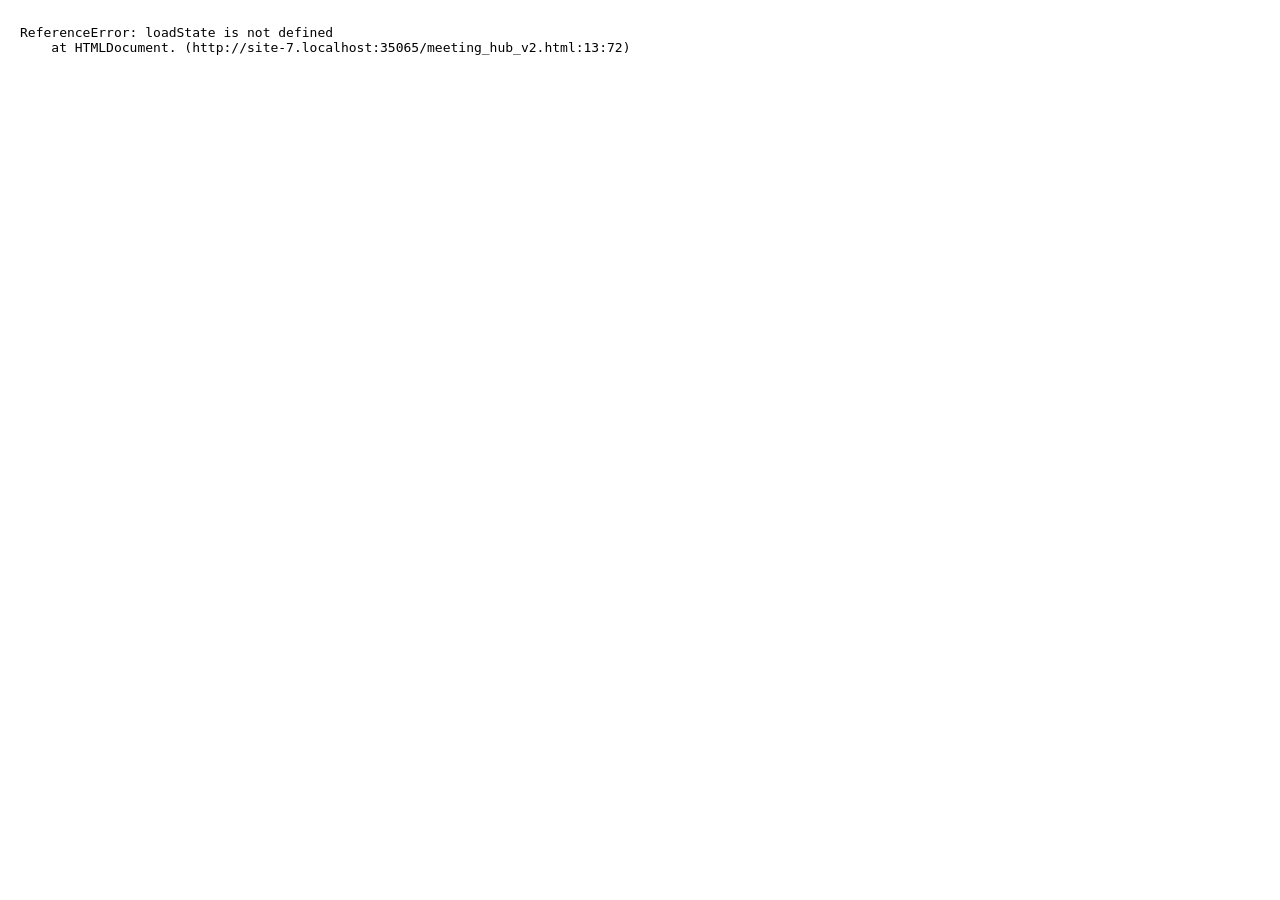
==== commit 8a51dafe: "Restore single-file Meeting Hub v2 and add bootstrap init" ====
--- a/meeting_hub_v2.html
+++ b/meeting_hub_v2.html
@@ -3,30 +3,14 @@
 <head>
     <meta charset="UTF-8">
     <meta name="viewport" content="width=device-width, initial-scale=1.0">
-    <title>Meeting Hub</title>
-    <!-- Ensure required icons are available -->
-    <link rel="icon" href="path/to/hub-icon.png" sizes="any">
-    <link rel="stylesheet" href="styles.css">
-    <script>
-        // DOMContentLoaded event to initialize the app
-        document.addEventListener('DOMContentLoaded', function() {
-            loadState();
-            renderApp();
-        });
-    </script>
+    <title>Meeting Hub v2</title>
 </head>
 <body>
-    <div id="app">
-        <div id="ws-content"> <!-- Web socket content -->
-            <p>Loading...</p>
-            <p id="fallback-message" style="display:none;">An error occurred while loading. Please refresh.</p>
-        </div>
-        <div id="rp-content"> <!-- Rendering page content -->
-            <p>Loading...</p>
-            <p id="fallback-message" style="display:none;">An error occurred while loading. Please refresh.</p>
-        </div>
-        <button aria-label="Markdown Button"><img src="path/to/markdown-icon.png" alt="Markdown Icon"> Insert Markdown</button>
-    </div>
-    <script src="app.js"></script>
+    <h1>Welcome to Meeting Hub v2</h1>
+    <p>Your content goes here.</p>
+    <script>
+        // Your JavaScript code goes here.
+        document.addEventListener('DOMContentLoaded', function(){ try{ loadState(); renderApp(); } catch(e){ console.error(e); document.body.innerHTML='<pre style="padding:12px">'+(e&&e.stack?e.stack:e)+'</pre>'; } });
+    </script>
 </body>
 </html>
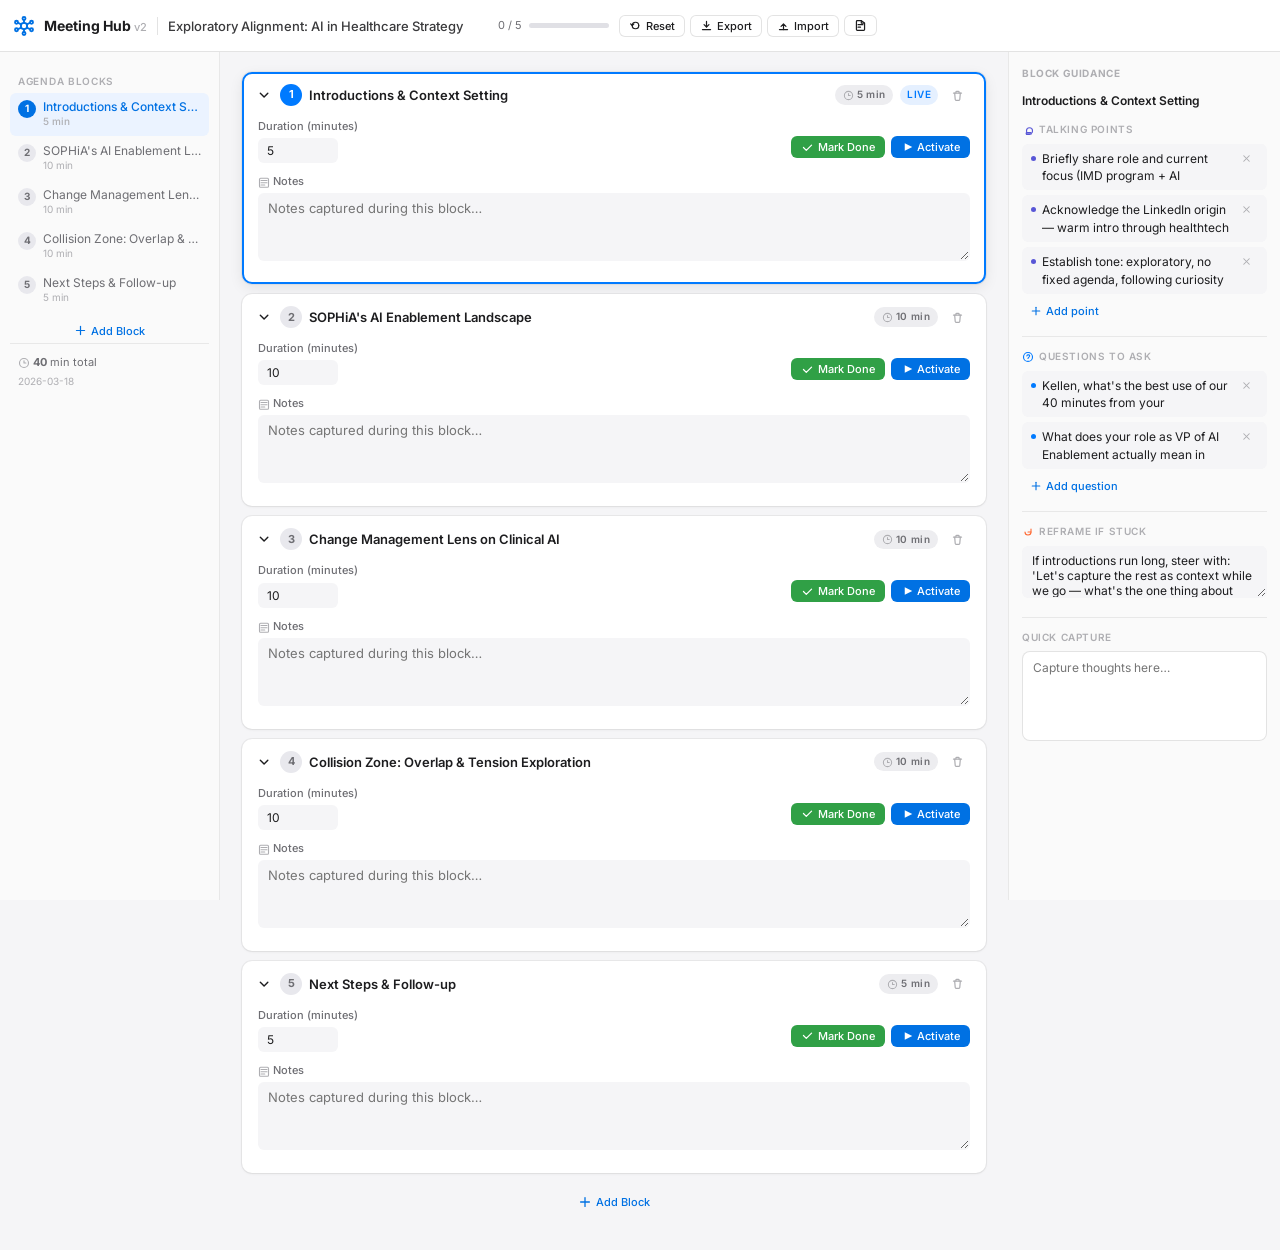
==== commit bb3ac485: "Rebuild meeting_hub_v2.html as full single-file Meeting Hub v2 app Agent-Logs-Url: https://github.co" ====
--- a/meeting_hub_v2.html
+++ b/meeting_hub_v2.html
@@ -1,16 +1,1020 @@
 <!DOCTYPE html>
 <html lang="en">
 <head>
-    <meta charset="UTF-8">
-    <meta name="viewport" content="width=device-width, initial-scale=1.0">
-    <title>Meeting Hub v2</title>
+  <meta charset="UTF-8" />
+  <meta name="viewport" content="width=device-width, initial-scale=1.0" />
+  <title>Meeting Hub v2 — meet-collide</title>
+  <link rel="preconnect" href="https://fonts.googleapis.com">
+  <link rel="preconnect" href="https://fonts.gstatic.com" crossorigin>
+  <link href="https://fonts.googleapis.com/css2?family=Inter:wght@300;400;500;600&display=swap" rel="stylesheet">
+  <style>
+/* ── Design tokens ───────────────────────────────────────────────── */
+:root {
+  --nav-h: 52px;
+  --sb-w:  220px;
+  --rp-w:  272px;
+  --bg:          #F5F5F7;
+  --surface:     #FFFFFF;
+  --surface-2:   #FAFAFA;
+  --border:      rgba(0,0,0,.07);
+  --border-md:   rgba(0,0,0,.11);
+  --text-1: #1D1D1F;
+  --text-2: #6E6E73;
+  --text-3: #AEAEB2;
+  --accent:      #0071E3;
+  --accent-bg:   #EBF3FF;
+  --live-c:  #007AFF; --live-bg:  #E5F0FF;
+  --done-c:  #30A046; --done-bg:  #E6F4EA;
+  --warn-c:  #B45309; --warn-bg:  #FFF5E0;
+  --shadow-card: 0 1px 3px rgba(0,0,0,.06), 0 0 0 1px rgba(0,0,0,.05);
+  --shadow-up:   0 4px 14px rgba(0,0,0,.08), 0 0 0 1px rgba(0,0,0,.05);
+  --r:  10px;
+  --rs: 6px;
+}
+*, *::before, *::after { box-sizing: border-box; margin: 0; padding: 0; }
+body {
+  font-family: 'Inter', -apple-system, BlinkMacSystemFont, 'Segoe UI', 'Helvetica Neue', Arial, sans-serif;
+  font-size: 13px; line-height: 1.55;
+  background: var(--bg); color: var(--text-1);
+  -webkit-font-smoothing: antialiased;
+}
+
+/* ── SVG icons ─────────────────────────────────────────────────── */
+.icon { display:inline-flex; align-items:center; justify-content:center; flex-shrink:0; vertical-align:middle; }
+.icon svg { display:block; }
+
+/* ── Top Nav ───────────────────────────────────────────────────── */
+#topnav {
+  position: sticky; top: 0; z-index: 200;
+  height: var(--nav-h);
+  background: rgba(255,255,255,.92);
+  backdrop-filter: blur(14px); -webkit-backdrop-filter: blur(14px);
+  border-bottom: 1px solid var(--border-md);
+  display: flex; align-items: center; padding: 0 14px; gap: 10px;
+}
+.nav-divider { width:1px; height:18px; background:var(--border-md); flex-shrink:0; }
+.nav-progress {
+  display: flex; align-items: center; gap: 7px; flex-shrink: 0;
+}
+.nav-progress-bar {
+  width: 80px; height: 5px; background: #E0E0E5; border-radius: 3px; overflow: hidden;
+}
+.nav-progress-fill {
+  height: 100%; background: var(--done-c); border-radius: 3px; transition: width .3s;
+}
+
+/* ── Layout ────────────────────────────────────────────────────── */
+#app-layout {
+  display: grid;
+  grid-template-columns: var(--sb-w) 1fr var(--rp-w);
+  min-height: calc(100vh - var(--nav-h));
+}
+
+/* ── Sidebar ───────────────────────────────────────────────────── */
+#sidebar {
+  position: sticky; top: var(--nav-h);
+  height: calc(100vh - var(--nav-h));
+  overflow-y: auto; padding: 12px 10px;
+  border-right: 1px solid var(--border);
+  background: var(--surface-2);
+  display: flex; flex-direction: column;
+}
+.sb-group { font-size: 10px; font-weight: 600; letter-spacing: .7px; text-transform: uppercase; color: var(--text-3); padding: 10px 8px 3px; }
+.sb-block {
+  display: flex; align-items: flex-start; gap: 7px;
+  padding: 6px 8px; border-radius: var(--rs);
+  cursor: pointer; font-size: 12px; color: var(--text-2);
+  transition: background .1s, color .1s; user-select: none;
+  margin-bottom: 1px;
+}
+.sb-block:hover { background: rgba(0,0,0,.04); color: var(--text-1); }
+.sb-block.active { background: var(--accent-bg); color: var(--accent); font-weight: 500; }
+.sb-block.done-block { opacity: .6; }
+.sb-block-num {
+  width: 18px; height: 18px; border-radius: 50%; flex-shrink: 0;
+  font-size: 10px; font-weight: 700;
+  display: flex; align-items: center; justify-content: center;
+  background: #E8E8ED; color: var(--text-2);
+  margin-top: 1px;
+}
+.sb-block.active .sb-block-num { background: var(--accent); color: #fff; }
+.sb-block.done-block .sb-block-num { background: var(--done-bg); color: var(--done-c); }
+.sb-block-body { flex: 1; min-width: 0; }
+.sb-block-title { font-size: 12px; line-height: 1.3; white-space: nowrap; overflow: hidden; text-overflow: ellipsis; }
+.sb-block-dur { font-size: 10px; color: var(--text-3); }
+.sb-spacer { flex: 1; }
+.sb-meta { padding: 10px 8px 4px; border-top: 1px solid var(--border); font-size: 11px; color: var(--text-2); }
+
+/* ── Workspace ─────────────────────────────────────────────────── */
+#workspace { padding: 20px 22px; overflow-y: auto; }
+
+/* ── Block cards ────────────────────────────────────────────────── */
+.b-card {
+  background: var(--surface); border-radius: var(--r);
+  box-shadow: var(--shadow-card); margin-bottom: 10px; overflow: hidden;
+  transition: box-shadow .15s, opacity .2s;
+  border: 2px solid transparent;
+}
+.b-card.active-block {
+  border-color: var(--live-c);
+  box-shadow: var(--shadow-up);
+}
+.b-card.done-card { opacity: .52; }
+.b-card.done-card:hover { opacity: .85; }
+.b-header {
+  display: flex; align-items: center; gap: 7px;
+  padding: 10px 14px; cursor: pointer; user-select: none;
+  transition: background .1s;
+}
+.b-header:hover { background: rgba(0,0,0,.02); }
+.b-chev { transition: transform .15s; flex-shrink: 0; }
+.b-card.expanded .b-chev { transform: rotate(90deg); }
+.b-body { display: none; padding: 2px 14px 16px; }
+.b-card.expanded .b-body { display: block; }
+.b-num {
+  width: 22px; height: 22px; border-radius: 50%; flex-shrink: 0;
+  font-size: 11px; font-weight: 700;
+  display: flex; align-items: center; justify-content: center;
+  background: #E8E8ED; color: var(--text-2);
+}
+.b-card.active-block .b-num { background: var(--live-c); color: #fff; }
+.b-card.done-card .b-num   { background: var(--done-bg); color: var(--done-c); }
+.b-title-inp {
+  flex: 1; border: none; background: transparent; outline: none;
+  font-family: inherit; font-size: 13px; font-weight: 600; color: var(--text-1);
+  padding: 0; cursor: text;
+}
+.b-title-inp:focus { color: var(--accent); }
+.b-dur-badge {
+  font-size: 10px; font-weight: 600; letter-spacing: .3px;
+  padding: 2px 8px; border-radius: 20px;
+  background: #EDEDF0; color: var(--text-2); flex-shrink: 0;
+  cursor: default;
+}
+.b-status-badge {
+  font-size: 10px; font-weight: 600; letter-spacing: .4px; text-transform: uppercase;
+  padding: 2px 7px; border-radius: 20px; flex-shrink: 0;
+}
+.bsb-active { background: var(--live-bg);  color: var(--live-c); }
+.bsb-done   { background: var(--done-bg);  color: var(--done-c); }
+
+/* ── Guidance grid ─────────────────────────────────────────────── */
+.g-section { margin-bottom: 14px; }
+.g-label {
+  font-size: 10px; font-weight: 600; letter-spacing: .6px; text-transform: uppercase;
+  color: var(--text-3); margin-bottom: 6px; display: flex; align-items: center; gap: 5px;
+}
+.g-item {
+  display: flex; align-items: flex-start; gap: 6px;
+  background: var(--bg); border-radius: var(--rs); padding: 6px 9px;
+  margin-bottom: 5px;
+}
+.g-item-dot { width: 5px; height: 5px; border-radius: 50%; background: var(--text-3); flex-shrink: 0; margin-top: 6px; }
+.g-item-tp .g-item-dot  { background: #5856D6; }
+.g-item-q  .g-item-dot  { background: var(--live-c); }
+.g-item-inp {
+  flex: 1; border: none; background: transparent; outline: none;
+  font-family: inherit; font-size: 12px; color: var(--text-1);
+  resize: none; min-height: 20px; line-height: 1.45;
+  padding: 0;
+}
+
+/* ── Buttons ───────────────────────────────────────────────────── */
+.btn {
+  display: inline-flex; align-items: center; gap: 4px;
+  padding: 5px 12px; border-radius: var(--rs);
+  font-size: 12px; font-weight: 500; cursor: pointer;
+  border: 1px solid var(--border-md); background: var(--surface);
+  color: var(--text-1); transition: background .1s; white-space: nowrap;
+  font-family: inherit;
+}
+.btn:hover { background: var(--bg); }
+.btn-sm   { padding: 3px 9px;  font-size: 11px; }
+.btn-xs   { padding: 2px 7px;  font-size: 11px; }
+.btn-primary { background: var(--accent); color:#fff; border-color:transparent; }
+.btn-primary:hover { background:#0077ED; }
+.btn-ghost { background:transparent; border-color:transparent; color:var(--accent); }
+.btn-ghost:hover { background: var(--accent-bg); }
+.btn-success { background: var(--done-c); color:#fff; border-color:transparent; }
+.btn-success:hover { background:#27923E; }
+.btn-del { background:transparent; border-color:transparent; color:var(--text-3); padding:2px 5px; }
+.btn-del:hover { color:#FF3B30; background:#FFF0EF; }
+
+/* ── Form fields ───────────────────────────────────────────────── */
+.fl { font-size:11px; font-weight:500; color:var(--text-2); margin-bottom:3px; }
+.fi, .fta, .fsel {
+  width:100%; background:var(--bg); border:1px solid transparent;
+  border-radius:var(--rs); padding:6px 9px;
+  font-family:inherit; font-size:13px; color:var(--text-1);
+  transition:border-color .15s, background .15s; outline:none;
+}
+.fi:focus, .fta:focus, .fsel:focus { background:var(--surface); border-color:var(--accent); }
+.fi-sm { padding:4px 8px; font-size:12px; }
+.fta { resize:vertical; min-height:68px; }
+.fta-sm { min-height:52px; }
+.fsel {
+  cursor:pointer; appearance:none;
+  background-image: url("data:image/svg+xml,%3Csvg xmlns='http://www.w3.org/2000/svg' width='10' height='6'%3E%3Cpath d='M0 0l5 6 5-6z' fill='%23AEAEB2'/%3E%3C/svg%3E");
+  background-repeat:no-repeat; background-position:right 9px center; padding-right:28px;
+}
+
+/* ── Done checkbox ─────────────────────────────────────────────── */
+.done-check {
+  width: 17px; height: 17px; border-radius: 50%;
+  border: 2px solid var(--border-md); cursor: pointer;
+  display: flex; align-items: center; justify-content: center;
+  flex-shrink: 0; transition: all .15s; background: var(--surface);
+}
+.done-check:hover { border-color: var(--done-c); }
+.done-check.checked { background: var(--done-c); border-color: var(--done-c); }
+
+/* ── Right panel ───────────────────────────────────────────────── */
+#right-panel {
+  position:sticky; top:var(--nav-h);
+  height:calc(100vh - var(--nav-h));
+  overflow-y:auto; padding:14px 13px;
+  border-left:1px solid var(--border);
+  background:var(--surface-2);
+}
+.rp-section-head {
+  font-size: 10px; font-weight: 700; letter-spacing: .6px; text-transform: uppercase;
+  color: var(--text-3); margin-bottom: 10px;
+}
+.qcap {
+  width:100%; background:var(--surface); border:1px solid var(--border-md);
+  border-radius:8px; padding:8px 10px; font-family:inherit; font-size:12px;
+  color:var(--text-1); resize:none; min-height:90px; outline:none;
+  transition:border-color .15s;
+}
+.qcap:focus { border-color:var(--accent); }
+.rp-empty { text-align:center; color:var(--text-3); font-size:12px; padding:20px 0; }
+
+/* ── Misc ───────────────────────────────────────────────────────── */
+.divh { height:1px; background:var(--border); margin:12px 0; }
+.empty-st { text-align:center; padding:16px 0; color:var(--text-3); font-size:12px; }
+.subsec-head { font-size:12px; font-weight:600; color:var(--text-2); margin-bottom:5px; display:flex; align-items:center; gap:5px; }
+
+/* ── Toast ──────────────────────────────────────────────────────── */
+#toast {
+  position:fixed; bottom:22px; left:50%;
+  transform:translateX(-50%) translateY(8px);
+  background:rgba(20,20,20,.82); color:#fff;
+  padding:7px 16px; border-radius:22px; font-size:12px; font-weight:500;
+  opacity:0; transition:opacity .2s, transform .2s;
+  pointer-events:none; z-index:9999;
+}
+#toast.show { opacity:1; transform:translateX(-50%) translateY(0); }
+
+/* ── Scrollbars ─────────────────────────────────────────────────── */
+::-webkit-scrollbar { width:5px; height:5px; }
+::-webkit-scrollbar-thumb { background:rgba(0,0,0,.14); border-radius:3px; }
+::-webkit-scrollbar-track { background:transparent; }
+
+/* ── Responsive ─────────────────────────────────────────────────── */
+@media (max-width:1000px) {
+  :root { --rp-w:0px; }
+  #right-panel { display:none; }
+  #app-layout  { grid-template-columns: var(--sb-w) 1fr; }
+}
+@media (max-width:640px) {
+  #app-layout { grid-template-columns:1fr; }
+  #sidebar    { display:none; }
+  #workspace  { padding:12px 14px; }
+}
+  </style>
 </head>
 <body>
-    <h1>Welcome to Meeting Hub v2</h1>
-    <p>Your content goes here.</p>
-    <script>
-        // Your JavaScript code goes here.
-        document.addEventListener('DOMContentLoaded', function(){ try{ loadState(); renderApp(); } catch(e){ console.error(e); document.body.innerHTML='<pre style="padding:12px">'+(e&&e.stack?e.stack:e)+'</pre>'; } });
-    </script>
+
+<!-- ── Top Navigation ────────────────────────────────────────────── -->
+<nav id="topnav">
+  <span id="nav-hub-icon" class="icon" style="color:var(--accent)"></span>
+  <span style="font-weight:700;font-size:14px;white-space:nowrap">Meeting Hub <span style="font-size:11px;font-weight:500;color:var(--text-3);vertical-align:middle">v2</span></span>
+  <div class="nav-divider"></div>
+  <input id="nav-title-inp" class="fi" type="text" placeholder="Untitled Meeting"
+    style="flex:1;max-width:320px;border:none;background:transparent;font-size:13px;font-weight:500;padding:3px 0;outline:none;color:#3A3A3C"
+    oninput="state.meeting.title=this.value;scheduleSave()">
+
+  <div class="nav-progress" style="flex-shrink:0">
+    <span id="nav-progress-label" style="font-size:11px;color:var(--text-2)"></span>
+    <div class="nav-progress-bar"><div class="nav-progress-fill" id="nav-progress-fill" style="width:0%"></div></div>
+  </div>
+
+  <div style="display:flex;align-items:center;gap:5px;flex-shrink:0">
+    <button class="btn btn-sm" id="btn-reset"  onclick="resetToDemo()"></button>
+    <button class="btn btn-sm" id="btn-export" onclick="exportJSON()"></button>
+    <button class="btn btn-sm" id="btn-import" onclick="triggerImport()"></button>
+    <button class="btn btn-sm" id="btn-md"     onclick="exportMarkdown()" title="Export Markdown"></button>
+  </div>
+</nav>
+
+<input type="file" id="import-input" accept=".json" style="display:none">
+
+<!-- ── App Layout ────────────────────────────────────────────────── -->
+<div id="app-layout">
+  <aside id="sidebar"><div id="sb-nav"></div></aside>
+  <main id="workspace"><div id="ws-content"></div></main>
+  <aside id="right-panel"><div id="rp-content"></div></aside>
+</div>
+
+<div id="toast"></div>
+
+<!-- ═══════════════════════════════════════════════════════════════
+     JAVASCRIPT
+════════════════════════════════════════════════════════════════ -->
+<script>
+'use strict';
+
+/* ── Inline SVG icon system ─────────────────────────────────────── */
+function svg(paths, size=16, extra='') {
+  return `<svg width="${size}" height="${size}" viewBox="0 0 ${size} ${size}" fill="none" stroke="currentColor" stroke-width="1.5" stroke-linecap="round" stroke-linejoin="round" ${extra}>${paths}</svg>`;
+}
+const IC = {
+  hub:      () => svg(`<circle cx="8" cy="8" r="2.5"/><circle cx="8" cy="2" r="1.2"/><circle cx="14" cy="5" r="1.2"/><circle cx="14" cy="11" r="1.2"/><circle cx="8" cy="14" r="1.2"/><circle cx="2" cy="11" r="1.2"/><circle cx="2" cy="5" r="1.2"/><line x1="8" y1="5.5" x2="8" y2="3.2"/><line x1="10.3" y1="6.7" x2="12.8" y2="5.4"/><line x1="10.3" y1="9.3" x2="12.8" y2="10.6"/><line x1="8" y1="10.5" x2="8" y2="12.8"/><line x1="5.7" y1="9.3" x2="3.2" y2="10.6"/><line x1="5.7" y1="6.7" x2="3.2" y2="5.4"/>`),
+  chevron:  () => svg(`<polyline points="6 12 10 8 6 4"/>`),
+  add:      () => svg(`<line x1="8" y1="3" x2="8" y2="13"/><line x1="3" y1="8" x2="13" y2="8"/>`),
+  close:    () => svg(`<line x1="4" y1="4" x2="12" y2="12"/><line x1="12" y1="4" x2="4" y2="12"/>`),
+  trash:    () => svg(`<polyline points="3 5 5 5 13 5"/><path d="M6 5V4a1 1 0 011-1h2a1 1 0 011 1v1"/><path d="M4.5 5l.7 8a1 1 0 001 .9h3.6a1 1 0 001-.9l.7-8"/>`),
+  check:    () => svg(`<polyline points="3 8 6.5 11.5 13 5"/>`),
+  restart:  () => svg(`<path d="M12 8A4 4 0 014 8"/><polyline points="2 6 4 8 6 6"/><path d="M4 8a4 4 0 018 0"/>`),
+  download: () => svg(`<path d="M8 3v7M5 7l3 3 3-3"/><path d="M3 13h10"/>`),
+  upload:   () => svg(`<path d="M8 13V6M5 9l3-3 3 3"/><path d="M3 13h10"/>`),
+  doc:      () => svg(`<path d="M9 2H4a1 1 0 00-1 1v10a1 1 0 001 1h8a1 1 0 001-1V5z"/><polyline points="9 2 9 5 12 5"/><line x1="5" y1="7" x2="11" y2="7"/><line x1="5" y1="10" x2="8" y2="10"/>`),
+  bulb:     () => svg(`<path d="M6 14h4M6.5 11.5c-.3-1-.5-1.8-.5-2.5a4 4 0 018 0c0 .7-.2 1.5-.5 2.5"/><path d="M6.5 11.5h5a1 1 0 010 2h-5a1 1 0 010-2z"/>`),
+  question: () => svg(`<circle cx="8" cy="8" r="6"/><path d="M6.5 6.5a2 2 0 012.5-1.3c1 .3 1.5 1.3 1 2.2C9.5 8.2 8 8.8 8 10"/><circle cx="8" cy="12.5" r=".5" fill="currentColor" stroke="none"/>`),
+  reframe:  () => svg(`<path d="M12 8A4 4 0 014 8"/><polyline points="12 4 12 8 8 8"/>`),
+  notes:    () => svg(`<path d="M4 6h8M4 9h8M4 12h5"/><rect x="2" y="3" width="12" height="12" rx="1.5"/>`),
+  schedule: () => svg(`<circle cx="8" cy="8" r="6"/><polyline points="8 5 8 8 10.5 8"/>`),
+  play:     () => svg(`<polygon points="5 3 15 8 5 13" fill="currentColor" stroke="none"/>`),
+};
+function icon(name, size=16, color='') {
+  const fn = IC[name];
+  if (!fn) return '';
+  const raw = fn().replace('<svg ', `<svg style="width:${size}px;height:${size}px;flex-shrink:0${color?';color:'+color:''};" `);
+  return `<span class="icon">${raw}</span>`;
+}
+
+function injectNavIcons() {
+  document.getElementById('nav-hub-icon').outerHTML = icon('hub', 20, 'var(--accent)');
+  document.getElementById('btn-reset').innerHTML  = `${icon('restart',13)} Reset`;
+  document.getElementById('btn-export').innerHTML = `${icon('download',13)} Export`;
+  document.getElementById('btn-import').innerHTML = `${icon('upload',13)} Import`;
+  document.getElementById('btn-md').innerHTML     = icon('doc',13);
+}
+
+/* ── Demo Data ──────────────────────────────────────────────────── */
+const DEMO_MTG = {
+  title: "Exploratory Alignment: AI in Healthcare Strategy",
+  date:  "2026-03-18",
+  duration_minutes: 40,
+  blocks: [
+    {
+      id: "b1",
+      title: "Introductions & Context Setting",
+      duration: 5,
+      notes: "",
+      guidance: {
+        talking_points: [
+          "Briefly share role and current focus (IMD program + AI visualization tools)",
+          "Acknowledge the LinkedIn origin — warm intro through healthtech community",
+          "Establish tone: exploratory, no fixed agenda, following curiosity"
+        ],
+        questions: [
+          "Kellen, what's the best use of our 40 minutes from your perspective?",
+          "What does your role as VP of AI Enablement actually mean in practice day-to-day?"
+        ],
+        reframe: "If introductions run long, steer with: 'Let's capture the rest as context while we go — what's the one thing about your work you'd want me to hold in mind?'"
+      },
+      done: false
+    },
+    {
+      id: "b2",
+      title: "SOPHiA's AI Enablement Landscape",
+      duration: 10,
+      notes: "",
+      guidance: {
+        talking_points: [
+          "SOPHiA DDM as a neutral intelligence platform across genomics, imaging, clinical data",
+          "Adoption reported at ~40% active usage — is that a success ceiling or a warning signal?",
+          "Technical deployment is solid; the challenge is now depth of use, not breadth"
+        ],
+        questions: [
+          "Where does adoption friction actually occur — technical, interface, or cultural?",
+          "What does 'AI enablement' look like when rollout is already progressing well?",
+          "How do clinicians navigate multimodal outputs in practice?"
+        ],
+        reframe: "If the conversation goes too technical, steer with: 'Help me understand the human side of this — what does a clinician's day look like before and after SOPHiA?'"
+      },
+      done: false
+    },
+    {
+      id: "b3",
+      title: "Change Management Lens on Clinical AI",
+      duration: 10,
+      notes: "",
+      guidance: {
+        talking_points: [
+          "The Working Triangle: Change Management × AI Adoption × Business Reality",
+          "AI adoption fails not at the model level but at the human–machine interface",
+          "Interface as leverage: maps over lists, interaction over generation, attention management",
+          "Trust is built through explainability + predictability + user control — not accuracy alone"
+        ],
+        questions: [
+          "Where does your current approach most overlap with a change management lens?",
+          "Is there a version of 'serendipity-driven' discovery that works in clinical contexts?",
+          "What's the change management equivalent of a 'model confidence score'?"
+        ],
+        reframe: "If the framework feels too abstract, anchor with: 'Let me make it concrete — in your last deployment, what was the moment where the model was right but the workflow wasn't?'"
+      },
+      done: false
+    },
+    {
+      id: "b4",
+      title: "Collision Zone: Overlap & Tension Exploration",
+      duration: 10,
+      notes: "",
+      guidance: {
+        talking_points: [
+          "Shared tension: technical capability outpaces human operability — widening gap",
+          "Both care about trust-building, but approach it from different angles",
+          "Platform neutrality (SOPHiA) vs. opinionated workflow guidance (Change Management)",
+          "Serendipity-driven navigation as a potential bridge concept"
+        ],
+        questions: [
+          "What's the most counterintuitive thing you've learned about AI adoption at scale?",
+          "Where do you see the biggest untapped leverage in your current approach?",
+          "If you could change one thing about how clinicians interact with AI outputs, what would it be?"
+        ],
+        reframe: "If conversation gets stuck on differences, try: 'Let's assume we're working together on this — what's the first thing we'd build?'"
+      },
+      done: false
+    },
+    {
+      id: "b5",
+      title: "Next Steps & Follow-up",
+      duration: 5,
+      notes: "",
+      guidance: {
+        talking_points: [
+          "Recap the 2–3 strongest overlap moments from the conversation",
+          "Clinical AI Adoption Playbook as a potential co-creation project",
+          "Propose a monthly check-in call to continue the dialogue"
+        ],
+        questions: [
+          "What would make a follow-up conversation worth your time?",
+          "Is there someone on your team I should also talk to about the adoption challenge?",
+          "What's the one thing you'd want me to come back with prepared?"
+        ],
+        reframe: "If time runs short: 'We could use 5 minutes to define the one question we most want to answer together — and make that the agenda for next time.'"
+      },
+      done: false
+    }
+  ]
+};
+
+const DEMO_UI = {
+  currentBlockId: "b1",
+  expanded: ["b1","b2","b3","b4","b5"],
+  quick_capture: ""
+};
+
+/* ── State & Persistence ────────────────────────────────────────── */
+const LS_MTG = 'meetingHubDataV2';
+const LS_UI  = 'meetingHubUIStateV2';
+let state = { meeting: null, ui: null };
+
+function loadState() {
+  try {
+    const d = localStorage.getItem(LS_MTG);
+    const u = localStorage.getItem(LS_UI);
+    state.meeting = d ? JSON.parse(d) : deepClone(DEMO_MTG);
+    state.ui      = u ? JSON.parse(u) : deepClone(DEMO_UI);
+  } catch {
+    state.meeting = deepClone(DEMO_MTG);
+    state.ui      = deepClone(DEMO_UI);
+  }
+  // Ensure UI has expanded list
+  if (!Array.isArray(state.ui.expanded)) state.ui.expanded = [];
+  // Ensure currentBlockId points to a valid block
+  const ids = (state.meeting.blocks||[]).map(b=>b.id);
+  if (!ids.includes(state.ui.currentBlockId)) state.ui.currentBlockId = ids[0] || null;
+}
+
+function saveState() {
+  try {
+    localStorage.setItem(LS_MTG, JSON.stringify(state.meeting));
+    localStorage.setItem(LS_UI,  JSON.stringify(state.ui));
+  } catch {}
+}
+
+function resetToDemo() {
+  if (!confirm('Reset all data to demo content? This cannot be undone.')) return;
+  state.meeting = deepClone(DEMO_MTG);
+  state.ui      = deepClone(DEMO_UI);
+  saveState(); renderApp(); showToast('Reset to demo data');
+}
+
+/* ── Utilities ──────────────────────────────────────────────────── */
+function deepClone(o)  { return JSON.parse(JSON.stringify(o)); }
+function genId()       { return 'b' + Math.random().toString(36).slice(2,9); }
+function escHtml(s) {
+  if (s == null) return '';
+  return String(s).replace(/&/g,'&amp;').replace(/</g,'&lt;').replace(/>/g,'&gt;').replace(/"/g,'&quot;').replace(/'/g,'&#039;');
+}
+
+let _st = null;
+function scheduleSave() {
+  clearTimeout(_st);
+  _st = setTimeout(() => { saveState(); showToast('Saved'); }, 700);
+}
+
+let _tt = null;
+function showToast(msg, ms=2000) {
+  const el = document.getElementById('toast');
+  el.textContent = msg; el.classList.add('show');
+  clearTimeout(_tt); _tt = setTimeout(() => el.classList.remove('show'), ms);
+}
+
+function getBlock(id) { return (state.meeting.blocks||[]).find(b=>b.id===id) || null; }
+function blockIndex(id) { return (state.meeting.blocks||[]).findIndex(b=>b.id===id); }
+
+/* ── Progress helpers ───────────────────────────────────────────── */
+function doneCount() { return (state.meeting.blocks||[]).filter(b=>b.done).length; }
+function totalCount(){ return (state.meeting.blocks||[]).length; }
+function totalMinutes(){ return (state.meeting.blocks||[]).reduce((s,b)=>s+(b.duration||0),0); }
+
+/* ══════════════════════════════════════════════════════════════════
+   RENDER — TOP NAV
+══════════════════════════════════════════════════════════════════ */
+function renderTopNav() {
+  const m = state.meeting;
+  document.getElementById('nav-title-inp').value = m.title || '';
+  const done  = doneCount();
+  const total = totalCount();
+  const pct   = total > 0 ? Math.round(done/total*100) : 0;
+  document.getElementById('nav-progress-label').textContent = `${done} / ${total}`;
+  document.getElementById('nav-progress-fill').style.width  = pct + '%';
+}
+
+/* ══════════════════════════════════════════════════════════════════
+   RENDER — SIDEBAR
+══════════════════════════════════════════════════════════════════ */
+function renderSidebar() {
+  const blocks = state.meeting.blocks || [];
+  const cur    = state.ui.currentBlockId;
+  let html = `<div class="sb-group">Agenda Blocks</div>`;
+  blocks.forEach((b, i) => {
+    const isActive = b.id === cur;
+    const isDone   = b.done;
+    html += `<div class="sb-block${isActive?' active':''}${isDone?' done-block':''}"
+        onclick="activateBlock('${b.id}')">
+      <div class="sb-block-num">${isDone ? icon('check',10,'var(--done-c)') : (i+1)}</div>
+      <div class="sb-block-body">
+        <div class="sb-block-title">${escHtml(b.title)||'Untitled Block'}</div>
+        <div class="sb-block-dur">${b.duration||0} min</div>
+      </div>
+    </div>`;
+  });
+
+  html += `<div style="padding:8px 8px 0">
+    <button class="btn btn-ghost btn-xs" onclick="addBlock()" style="width:100%;justify-content:center">
+      ${icon('add',13)} Add Block
+    </button>
+  </div>`;
+
+  html += `<div class="sb-spacer"></div>`;
+  const mins = totalMinutes();
+  html += `<div class="sb-meta">
+    <div style="margin-bottom:3px">${icon('schedule',12,'var(--text-3)')} <strong>${mins}</strong> min total</div>
+    <div style="color:var(--text-3);font-size:10px">${escHtml(state.meeting.date)||'No date set'}</div>
+  </div>`;
+
+  document.getElementById('sb-nav').innerHTML = html;
+}
+
+function updateSidebarActive(id) {
+  document.querySelectorAll('.sb-block').forEach(el => {
+    const isMe = el.getAttribute('onclick') === `activateBlock('${id}')`;
+    el.classList.toggle('active', isMe);
+  });
+}
+
+/* ══════════════════════════════════════════════════════════════════
+   RENDER — WORKSPACE
+══════════════════════════════════════════════════════════════════ */
+function renderWorkspace() {
+  const blocks = state.meeting.blocks || [];
+  const cur    = state.ui.currentBlockId;
+
+  if (blocks.length === 0) {
+    document.getElementById('ws-content').innerHTML = `
+      <div style="text-align:center;padding:40px 20px;color:var(--text-3)">
+        <div style="font-size:32px;margin-bottom:8px">📋</div>
+        <div style="font-size:14px;font-weight:500;color:var(--text-2);margin-bottom:6px">No blocks yet</div>
+        <div style="font-size:12px;margin-bottom:16px">Add your first agenda block to get started</div>
+        <button class="btn btn-primary" onclick="addBlock()">${icon('add',14)} Add First Block</button>
+      </div>`;
+    return;
+  }
+
+  const html = blocks.map((b, i) => {
+    const isActive   = b.id === cur;
+    const isExpanded = state.ui.expanded.includes(b.id);
+    const statusBadge = isActive && !b.done
+      ? `<span class="b-status-badge bsb-active">Live</span>`
+      : b.done
+        ? `<span class="b-status-badge bsb-done">Done</span>`
+        : '';
+
+    return `
+    <div id="bc-${b.id}" class="b-card${isActive?' active-block':''}${b.done?' done-card':''}${isExpanded?' expanded':''}">
+      <div class="b-header" onclick="toggleBlock('${b.id}')">
+        <span class="b-chev">${icon('chevron',15)}</span>
+        <div class="b-num">${b.done ? icon('check',10,'var(--done-c)') : (i+1)}</div>
+        <input class="b-title-inp" type="text" value="${escHtml(b.title)}"
+          placeholder="Block title"
+          data-bid="${b.id}" data-bf="title"
+          onclick="event.stopPropagation()"
+          oninput="onBlockFieldInput(event)">
+        <span class="b-dur-badge">${icon('schedule',11,'var(--text-3)')} ${b.duration||0} min</span>
+        ${statusBadge}
+        <button class="btn btn-del btn-xs" title="Delete block"
+          onclick="event.stopPropagation();removeBlock('${b.id}')">${icon('trash',13)}</button>
+      </div>
+      <div class="b-body" id="bb-${b.id}">
+        ${renderBlockBody(b, i)}
+      </div>
+    </div>`;
+  }).join('');
+
+  document.getElementById('ws-content').innerHTML = html + `
+    <div style="text-align:center;padding:8px 0 16px">
+      <button class="btn btn-ghost btn-sm" onclick="addBlock()">${icon('add',14)} Add Block</button>
+    </div>`;
+}
+
+function renderBlockBody(b, i) {
+  return `
+  <div style="display:grid;grid-template-columns:1fr auto;gap:10px;align-items:start;margin-bottom:10px">
+    <div>
+      <div class="fl">Duration (minutes)</div>
+      <input class="fi fi-sm" type="number" min="1" value="${b.duration||''}"
+        placeholder="min" style="width:80px"
+        data-bid="${b.id}" data-bf="duration"
+        oninput="onBlockFieldInput(event)">
+    </div>
+    <div style="padding-top:18px;display:flex;gap:6px;align-items:center">
+      ${!b.done
+        ? `<button class="btn btn-success btn-sm" onclick="markDone('${b.id}',true)">
+             ${icon('check',13)} Mark Done
+           </button>`
+        : `<button class="btn btn-sm" onclick="markDone('${b.id}',false)">
+             ${icon('restart',13)} Reopen
+           </button>`
+      }
+      <button class="btn btn-sm btn-primary" onclick="activateBlock('${b.id}')" title="Set as active block">
+        ${icon('play',12)} Activate
+      </button>
+    </div>
+  </div>
+  <div>
+    <div class="fl">${icon('notes',12,'var(--text-3)')} Notes</div>
+    <textarea class="fta" placeholder="Notes captured during this block…"
+      data-bid="${b.id}" data-bf="notes"
+      oninput="onBlockFieldInput(event)">${escHtml(b.notes)}</textarea>
+  </div>`;
+}
+
+function rerenderBlockBody(id) {
+  const b = getBlock(id);
+  const idx = blockIndex(id);
+  if (!b) return;
+  const el = document.getElementById(`bb-${id}`);
+  if (el) el.innerHTML = renderBlockBody(b, idx);
+}
+
+/* ══════════════════════════════════════════════════════════════════
+   RENDER — RIGHT PANEL (Guidance)
+══════════════════════════════════════════════════════════════════ */
+function renderRightPanel() {
+  const cur = state.ui.currentBlockId;
+  const b   = getBlock(cur);
+  const rp  = document.getElementById('rp-content');
+
+  if (!b) {
+    rp.innerHTML = `<div class="rp-empty">Select a block to see its guidance</div>`;
+    return;
+  }
+
+  const g = b.guidance || { talking_points:[], questions:[], reframe:'' };
+  const tps = g.talking_points || [];
+  const qs  = g.questions || [];
+
+  rp.innerHTML = `
+    <div class="rp-section-head">Block Guidance</div>
+    <div style="font-size:12px;font-weight:600;color:var(--text-1);margin-bottom:12px">${escHtml(b.title)||'Untitled'}</div>
+
+    <div class="g-section">
+      <div class="g-label">${icon('bulb',12,'#5856D6')} Talking Points</div>
+      ${tps.map((tp,ti)=>`
+        <div class="g-item g-item-tp">
+          <div class="g-item-dot"></div>
+          <textarea class="g-item-inp" rows="2"
+            oninput="onGuidanceInput(event,'${b.id}','talking_points',${ti})"
+            placeholder="Talking point…">${escHtml(tp)}</textarea>
+          <button class="btn btn-del btn-xs" onclick="removeGuidanceItem('${b.id}','talking_points',${ti})">${icon('close',11)}</button>
+        </div>`).join('')}
+      ${tps.length===0?`<div class="empty-st" style="padding:8px 0">No talking points yet</div>`:''}
+      <button class="btn btn-ghost btn-xs" style="margin-top:2px" onclick="addGuidanceItem('${b.id}','talking_points')">${icon('add',12)} Add point</button>
+    </div>
+
+    <div class="divh"></div>
+
+    <div class="g-section">
+      <div class="g-label">${icon('question',12,'var(--live-c)')} Questions to Ask</div>
+      ${qs.map((q,qi)=>`
+        <div class="g-item g-item-q">
+          <div class="g-item-dot"></div>
+          <textarea class="g-item-inp" rows="2"
+            oninput="onGuidanceInput(event,'${b.id}','questions',${qi})"
+            placeholder="Question…">${escHtml(q)}</textarea>
+          <button class="btn btn-del btn-xs" onclick="removeGuidanceItem('${b.id}','questions',${qi})">${icon('close',11)}</button>
+        </div>`).join('')}
+      ${qs.length===0?`<div class="empty-st" style="padding:8px 0">No questions yet</div>`:''}
+      <button class="btn btn-ghost btn-xs" style="margin-top:2px" onclick="addGuidanceItem('${b.id}','questions')">${icon('add',12)} Add question</button>
+    </div>
+
+    <div class="divh"></div>
+
+    <div class="g-section">
+      <div class="g-label">${icon('reframe',12,'#FF6B35')} Reframe If Stuck</div>
+      <textarea class="fta fta-sm" style="font-size:12px"
+        placeholder="How to pivot if the conversation stalls…"
+        oninput="onReframeInput(event,'${b.id}')">${escHtml(g.reframe||'')}</textarea>
+    </div>
+
+    <div class="divh"></div>
+
+    <div>
+      <div class="g-label" style="margin-bottom:6px">Quick Capture</div>
+      <textarea class="qcap" placeholder="Capture thoughts here…"
+        oninput="state.ui.quick_capture=this.value;scheduleSave()">${escHtml(state.ui.quick_capture||'')}</textarea>
+    </div>`;
+}
+
+/* ══════════════════════════════════════════════════════════════════
+   RENDER APP
+══════════════════════════════════════════════════════════════════ */
+function renderApp() {
+  renderTopNav();
+  renderSidebar();
+  renderWorkspace();
+  renderRightPanel();
+}
+
+/* ══════════════════════════════════════════════════════════════════
+   BLOCK MANAGEMENT
+══════════════════════════════════════════════════════════════════ */
+function activateBlock(id) {
+  state.ui.currentBlockId = id;
+  // Ensure block is expanded
+  if (!state.ui.expanded.includes(id)) state.ui.expanded.push(id);
+  saveState();
+
+  // Update active block card borders
+  document.querySelectorAll('.b-card').forEach(el => {
+    const bid = el.id.replace('bc-','');
+    el.classList.toggle('active-block', bid === id);
+  });
+  updateSidebarActive(id);
+  renderRightPanel();
+
+  // Scroll to block
+  const el = document.getElementById(`bc-${id}`);
+  if (el) el.scrollIntoView({ behavior:'smooth', block:'nearest' });
+  showToast('Block activated');
+}
+
+function toggleBlock(id) {
+  const card = document.getElementById(`bc-${id}`);
+  if (!card) return;
+  const isOpen = card.classList.contains('expanded');
+  if (isOpen) {
+    card.classList.remove('expanded');
+    state.ui.expanded = state.ui.expanded.filter(x => x !== id);
+  } else {
+    card.classList.add('expanded');
+    if (!state.ui.expanded.includes(id)) state.ui.expanded.push(id);
+  }
+  saveState();
+}
+
+function addBlock() {
+  const blocks = state.meeting.blocks = state.meeting.blocks || [];
+  const newId = genId();
+  blocks.push({
+    id: newId,
+    title: 'New Block',
+    duration: 10,
+    notes: '',
+    guidance: { talking_points: [], questions: [], reframe: '' },
+    done: false
+  });
+  state.ui.expanded.push(newId);
+  saveState(); renderApp(); activateBlock(newId);
+}
+
+function removeBlock(id) {
+  if (!confirm('Remove this block?')) return;
+  const idx = blockIndex(id);
+  if (idx < 0) return;
+  state.meeting.blocks.splice(idx, 1);
+  state.ui.expanded = state.ui.expanded.filter(x => x !== id);
+  // Switch active block if needed
+  if (state.ui.currentBlockId === id) {
+    const remaining = state.meeting.blocks;
+    state.ui.currentBlockId = remaining.length > 0 ? (remaining[Math.min(idx, remaining.length-1)].id) : null;
+  }
+  saveState(); renderApp();
+}
+
+function markDone(id, done) {
+  const b = getBlock(id);
+  if (!b) return;
+  b.done = done;
+  saveState();
+  // Update card class
+  const card = document.getElementById(`bc-${id}`);
+  if (card) card.classList.toggle('done-card', done);
+  rerenderBlockBody(id);
+  renderTopNav();
+  renderSidebar();
+}
+
+/* ══════════════════════════════════════════════════════════════════
+   INLINE FIELD UPDATES
+══════════════════════════════════════════════════════════════════ */
+function onBlockFieldInput(e) {
+  const bid = e.target.dataset.bid;
+  const bf  = e.target.dataset.bf;
+  if (!bid || !bf) return;
+  const b = getBlock(bid);
+  if (!b) return;
+  const val = bf === 'duration' ? (parseInt(e.target.value,10)||0) : e.target.value;
+  b[bf] = val;
+  scheduleSave();
+  if (bf === 'title') {
+    // Update sidebar block title without full re-render
+    const sbTitle = document.querySelector(`.sb-block[onclick="activateBlock('${bid}')"] .sb-block-title`);
+    if (sbTitle) sbTitle.textContent = e.target.value || 'Untitled Block';
+    // Update right panel header if this is the active block
+    if (state.ui.currentBlockId === bid) {
+      const rpTitle = document.querySelector('#rp-content [style*="font-weight:600"]');
+      if (rpTitle) rpTitle.textContent = e.target.value || 'Untitled';
+    }
+  }
+  if (bf === 'duration') {
+    // Update duration badge
+    const badge = document.querySelector(`#bc-${bid} .b-dur-badge`);
+    if (badge) badge.innerHTML = `${icon('schedule',11,'var(--text-3)')} ${val} min`;
+    // Update sidebar
+    const sbDur = document.querySelector(`.sb-block[onclick="activateBlock('${bid}')"] .sb-block-dur`);
+    if (sbDur) sbDur.textContent = `${val} min`;
+  }
+}
+
+function onGuidanceInput(e, bid, field, idx) {
+  const b = getBlock(bid);
+  if (!b) return;
+  if (!b.guidance) b.guidance = {};
+  if (!Array.isArray(b.guidance[field])) b.guidance[field] = [];
+  b.guidance[field][idx] = e.target.value;
+  scheduleSave();
+}
+
+function onReframeInput(e, bid) {
+  const b = getBlock(bid);
+  if (!b) return;
+  if (!b.guidance) b.guidance = {};
+  b.guidance.reframe = e.target.value;
+  scheduleSave();
+}
+
+function addGuidanceItem(bid, field) {
+  const b = getBlock(bid);
+  if (!b) return;
+  if (!b.guidance) b.guidance = {};
+  if (!Array.isArray(b.guidance[field])) b.guidance[field] = [];
+  b.guidance[field].push('');
+  saveState(); renderRightPanel();
+}
+
+function removeGuidanceItem(bid, field, idx) {
+  const b = getBlock(bid);
+  if (!b || !b.guidance || !Array.isArray(b.guidance[field])) return;
+  b.guidance[field].splice(idx, 1);
+  saveState(); renderRightPanel();
+}
+
+/* ══════════════════════════════════════════════════════════════════
+   INTERSECTION OBSERVER (sidebar highlight on scroll)
+══════════════════════════════════════════════════════════════════ */
+function initIntersectionObserver() {
+  const root = document.getElementById('workspace');
+  const obs  = new IntersectionObserver(entries => {
+    entries.forEach(e => {
+      if (e.isIntersecting) {
+        const id = e.target.id.replace('bc-','');
+        // Only update sidebar highlight, not currentBlockId (that's set by click)
+        document.querySelectorAll('.sb-block').forEach(el => {
+          const isMe = el.getAttribute('onclick') === `activateBlock('${id}')`;
+          // Only visually hint without changing active state
+        });
+      }
+    });
+  }, { root, rootMargin:'-10% 0px -80% 0px', threshold:0 });
+  (state.meeting.blocks||[]).forEach(b => {
+    const el = document.getElementById(`bc-${b.id}`);
+    if (el) obs.observe(el);
+  });
+}
+
+/* ══════════════════════════════════════════════════════════════════
+   IMPORT / EXPORT
+══════════════════════════════════════════════════════════════════ */
+function exportJSON() {
+  const data = {
+    meeting:    state.meeting,
+    ui_state:   state.ui,
+    version:    'v2',
+    exported_at: new Date().toISOString()
+  };
+  const blob = new Blob([JSON.stringify(data,null,2)],{type:'application/json'});
+  const url  = URL.createObjectURL(blob);
+  const a    = document.createElement('a');
+  a.href = url;
+  a.download = `meeting_hub_v2_${(state.meeting.date||new Date().toISOString().slice(0,10))}.json`;
+  a.click(); URL.revokeObjectURL(url); showToast('Exported JSON');
+}
+
+function triggerImport() { document.getElementById('import-input').click(); }
+
+function handleImport(e) {
+  const file = e.target.files[0]; if (!file) return;
+  const r = new FileReader();
+  r.onload = ev => {
+    try {
+      const data = JSON.parse(ev.target.result);
+      if (data.meeting)  state.meeting = data.meeting;
+      if (data.ui_state) state.ui = data.ui_state;
+      saveState(); renderApp(); showToast('Imported successfully');
+    } catch { showToast('Import failed — invalid JSON'); }
+    e.target.value = '';
+  };
+  r.readAsText(file);
+}
+
+function exportMarkdown() {
+  const m  = state.meeting;
+  const ts = m.date || new Date().toISOString().slice(0,10);
+  const lines = [
+    `# Meeting: ${m.title||'Untitled'}`,
+    `**Date:** ${m.date||ts}  |  **Duration:** ${totalMinutes()} min`,
+    `**Progress:** ${doneCount()} / ${totalCount()} blocks done`,
+    '',
+  ];
+  (m.blocks||[]).forEach((b,i) => {
+    const status = b.done ? '✅' : '⬜';
+    lines.push(`## ${status} Block ${i+1}: ${b.title||'Untitled'} (${b.duration||0} min)`);
+    if (b.notes) lines.push(`\n**Notes:**\n${b.notes}`);
+    const g = b.guidance || {};
+    if ((g.talking_points||[]).length) {
+      lines.push(`\n**Talking Points:**`);
+      (g.talking_points||[]).forEach(tp => lines.push(`- ${tp}`));
+    }
+    if ((g.questions||[]).length) {
+      lines.push(`\n**Questions:**`);
+      (g.questions||[]).forEach(q => lines.push(`- ${q}`));
+    }
+    if (g.reframe) lines.push(`\n**Reframe:** ${g.reframe}`);
+    lines.push('');
+  });
+  lines.push(`---\n_Exported from Meeting Hub v2 on ${new Date().toLocaleDateString()}_`);
+  const blob = new Blob([lines.join('\n')],{type:'text/markdown'});
+  const url  = URL.createObjectURL(blob);
+  const a    = document.createElement('a'); a.href=url; a.download=`meeting_v2_${ts}.md`;
+  a.click(); URL.revokeObjectURL(url); showToast('Exported Markdown');
+}
+
+/* ══════════════════════════════════════════════════════════════════
+   INIT
+══════════════════════════════════════════════════════════════════ */
+document.addEventListener('DOMContentLoaded', () => {
+  document.getElementById('import-input').addEventListener('change', handleImport);
+  loadState();
+  renderApp();
+  injectNavIcons();
+  initIntersectionObserver();
+});
+</script>
 </body>
 </html>
